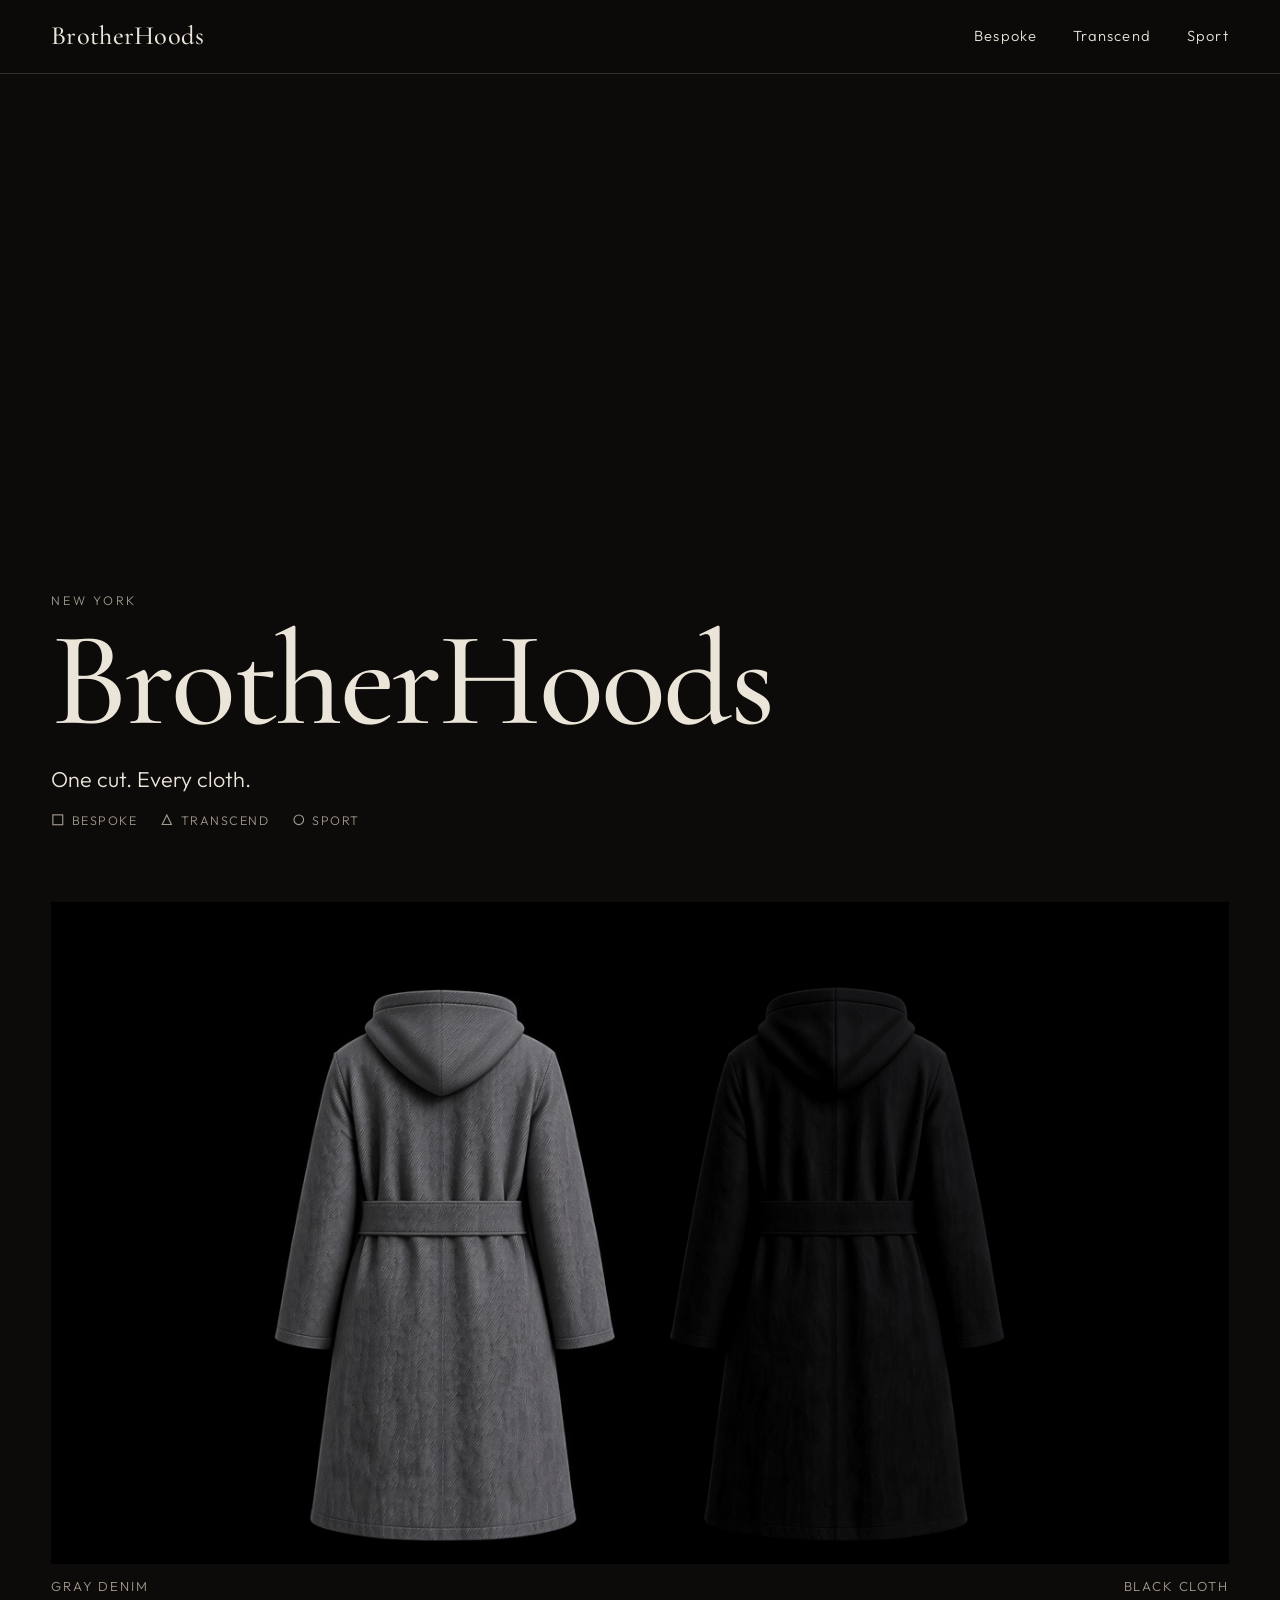
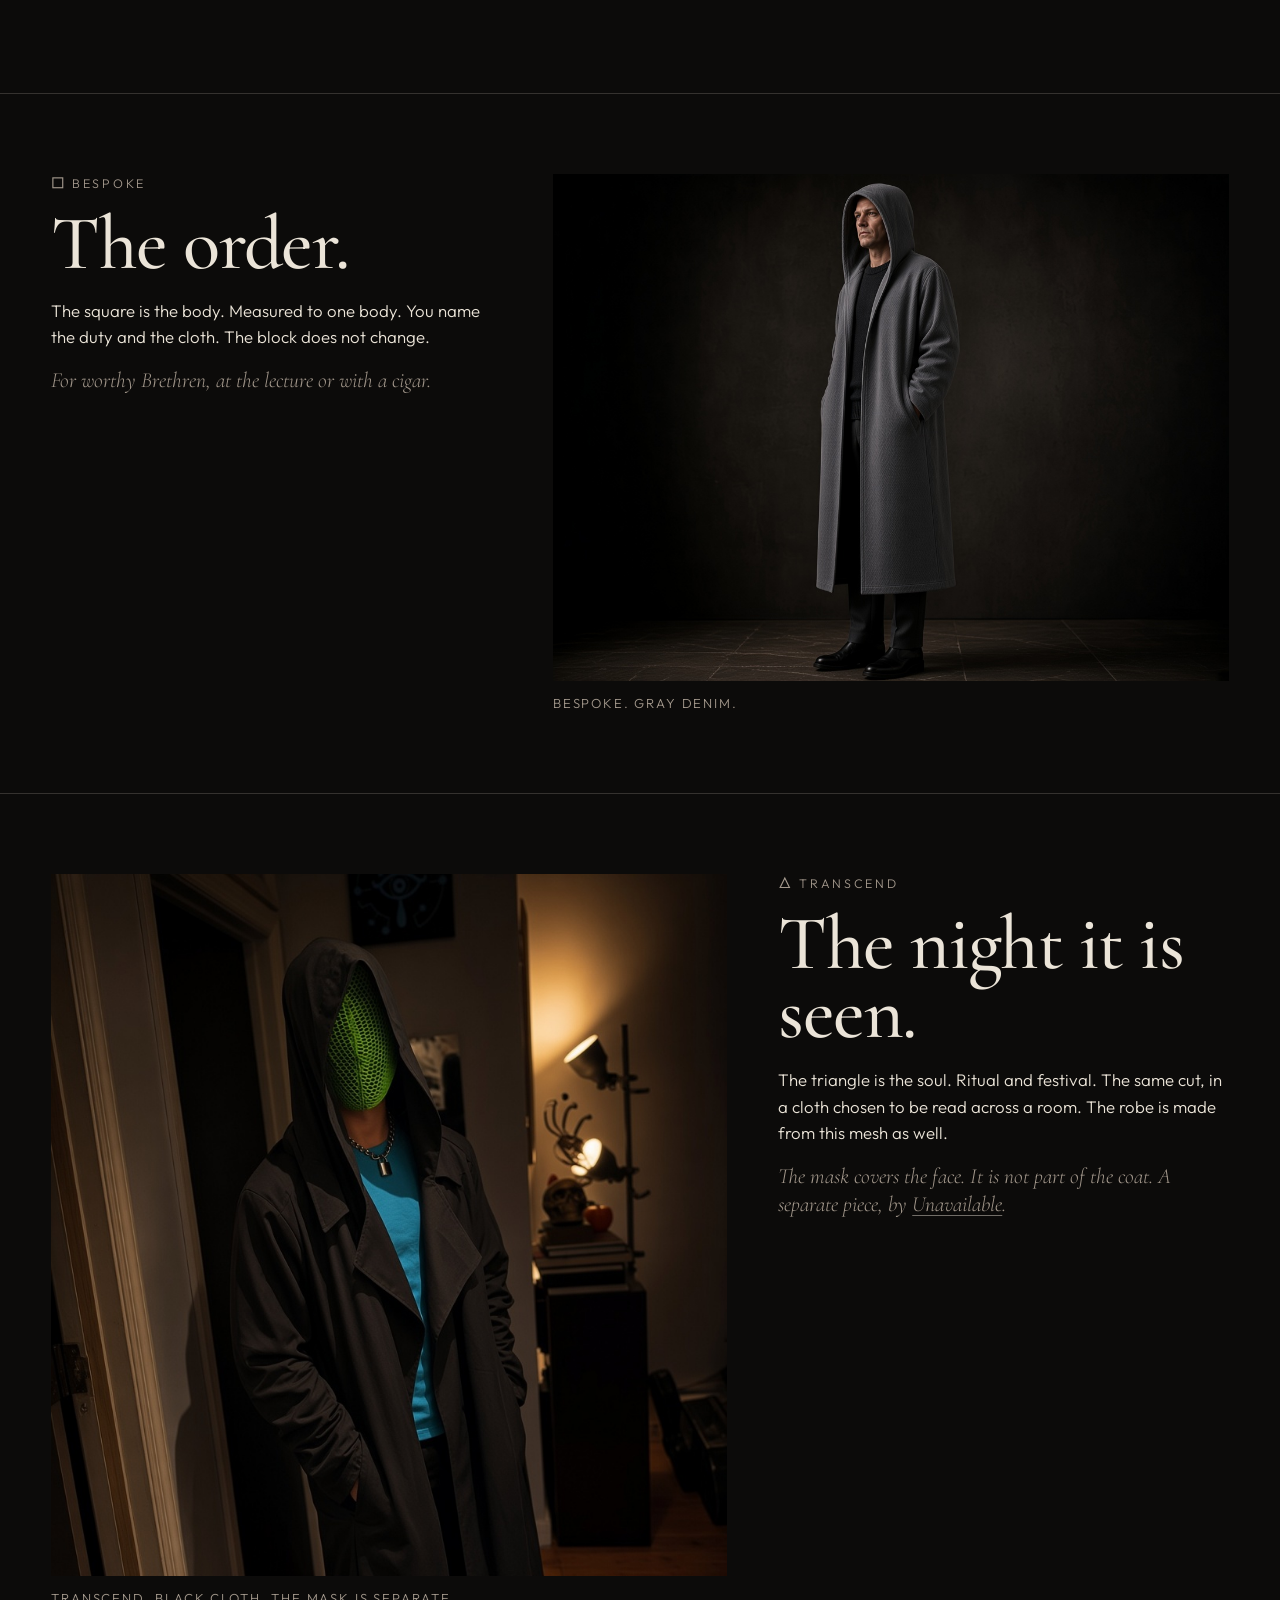
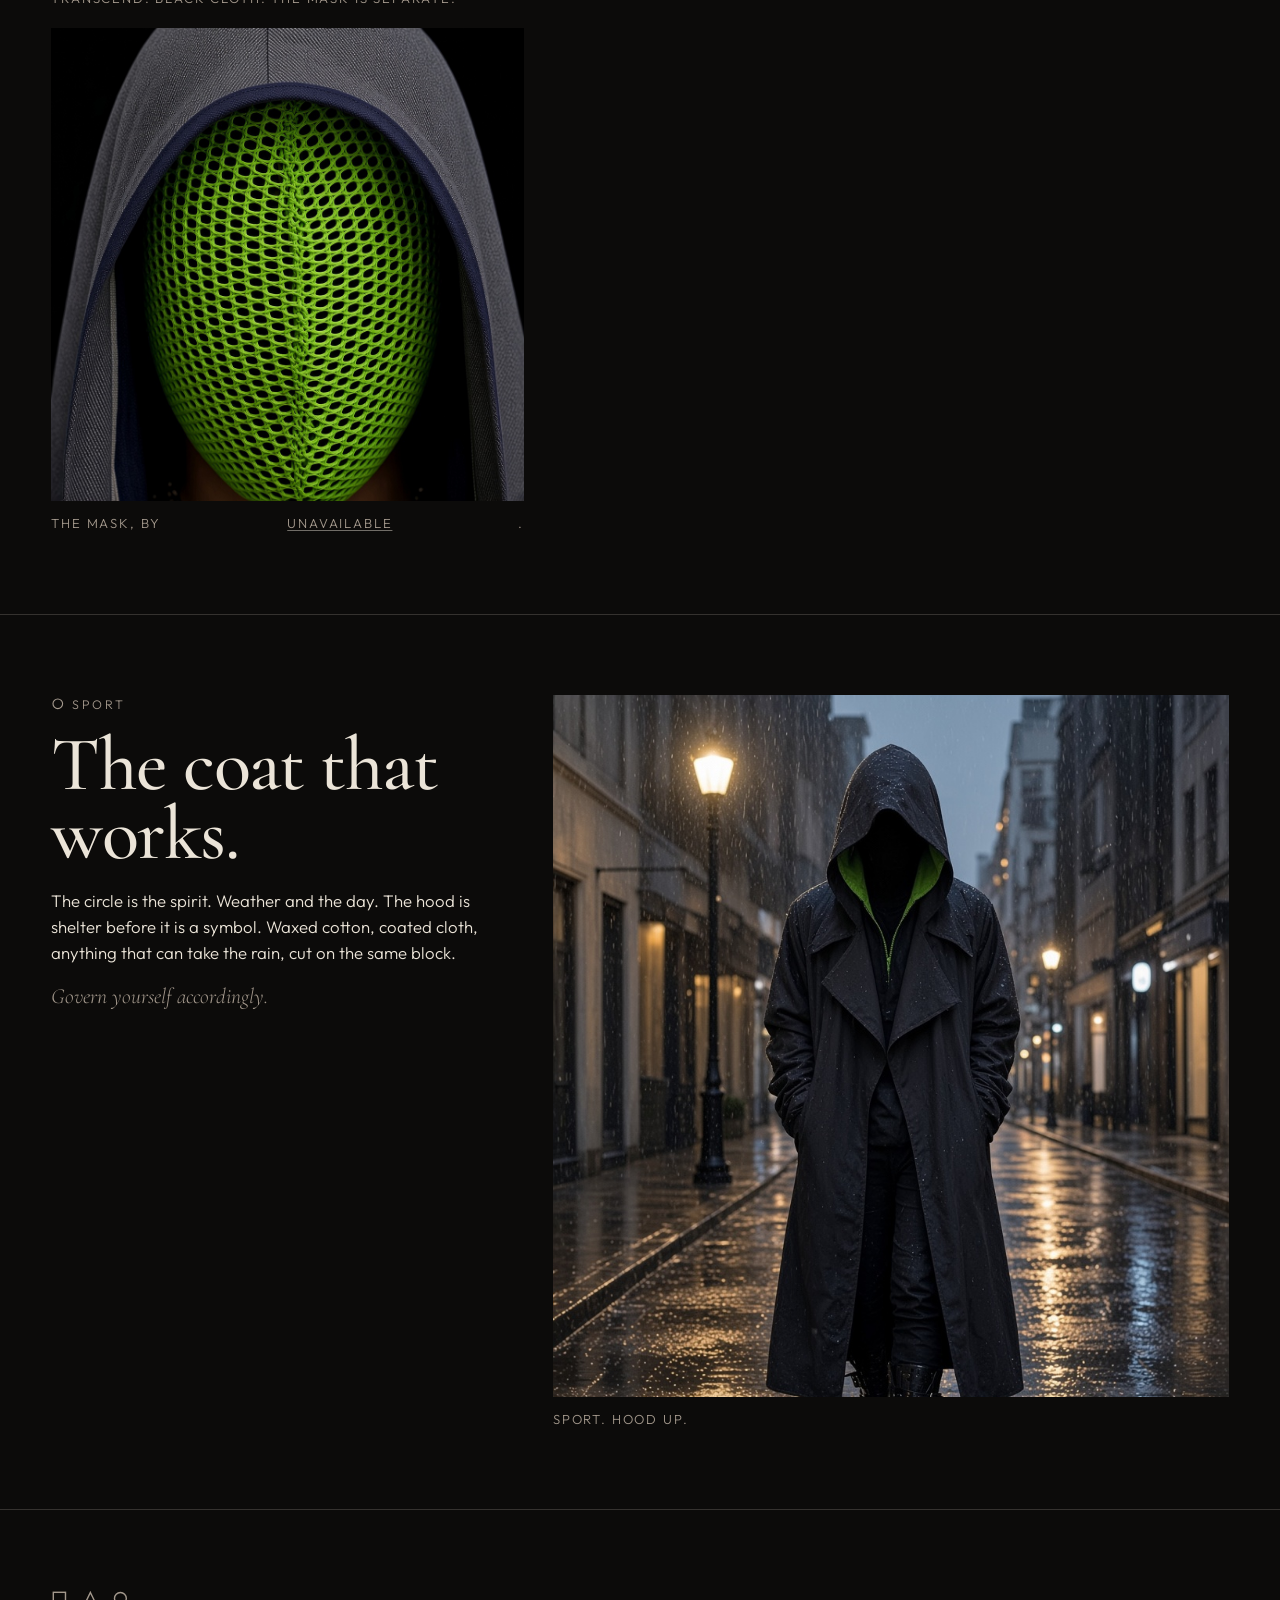
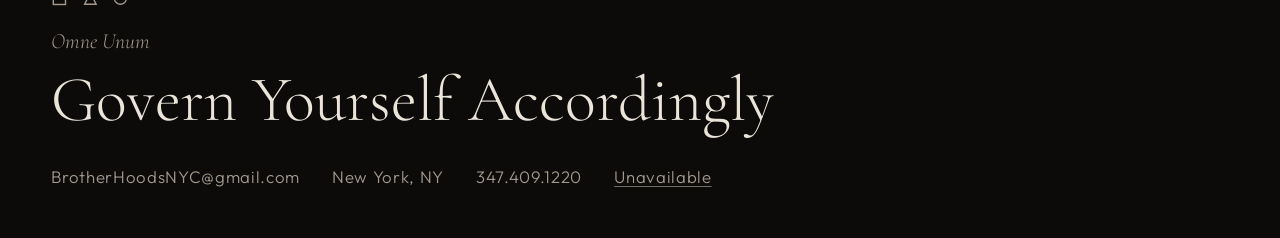
==== index.html @ ec357627 "Add files via upload" ====
<!DOCTYPE html>
<html lang="en">
<head>
  <meta charset="utf-8" />
  <meta name="viewport" content="width=device-width, initial-scale=1" />
  <title>BrotherHoods</title>
  <meta name="description" content="One cut, in whatever cloth the life requires. Bespoke, Transcend, and Sport." />
  <link rel="canonical" href="https://brotherhoods.nyc/" />
  <link rel="preconnect" href="https://fonts.googleapis.com" />
  <link rel="preconnect" href="https://fonts.gstatic.com" crossorigin />
  <link href="https://fonts.googleapis.com/css2?family=Cormorant+Garamond:ital,wght@0,500;0,600;1,500&family=Outfit:wght@300;400&display=swap" rel="stylesheet" />
  <link rel="stylesheet" href="styles.css?v=8" />
</head>
<body>
  <svg class="sprite" aria-hidden="true" focusable="false">
    <symbol id="mark-square" viewBox="0 0 16 16">
      <rect x="2.2" y="2.2" width="11.6" height="11.6" fill="none" stroke="currentColor" stroke-width="1.35"/>
    </symbol>
    <symbol id="mark-triangle" viewBox="0 0 16 16">
      <path d="M8 2.35 13.45 13.55H2.55Z" fill="none" stroke="currentColor" stroke-width="1.35" stroke-linejoin="miter"/>
    </symbol>
    <symbol id="mark-circle" viewBox="0 0 16 16">
      <circle cx="8" cy="8" r="5.65" fill="none" stroke="currentColor" stroke-width="1.35"/>
    </symbol>
  </svg>
  <a class="skip" href="#main">Skip to content</a>
  <header class="site-header">
    <a class="wordmark" href="#top">BrotherHoods</a>
    <nav class="nav" aria-label="Sections">
      <a href="#bespoke">Bespoke</a>
      <a href="#transcend">Transcend</a>
      <a href="#sport">Sport</a>
    </nav>
  </header>

  <main id="main">
    <section class="hero" id="top">
      <p class="eyebrow">New York</p>
      <h1>BrotherHoods</h1>
      <p class="lede">One cut. Every cloth.</p>
      <p class="duties">
        <a href="#bespoke"><svg class="mark" aria-hidden="true"><use href="#mark-square"/></svg>Bespoke</a>
        <a href="#transcend"><svg class="mark" aria-hidden="true"><use href="#mark-triangle"/></svg>Transcend</a>
        <a href="#sport"><svg class="mark" aria-hidden="true"><use href="#mark-circle"/></svg>Sport</a>
      </p>
    </section>

    <figure class="plate">
      <img src="images/backs-low-broad.jpg" alt="The same hooded coat from the back, in gray denim and in black. The hood sits lower, one piece, no center seam. Shoulders a little broader. One wide belt strip from hip to hip." />
      <figcaption>
        <span>Gray denim</span>
        <span>Black cloth</span>
      </figcaption>
    </figure>

    <section class="chapter" id="bespoke">
      <div class="chapter-copy">
        <p class="eyebrow"><svg class="mark" aria-hidden="true"><use href="#mark-square"/></svg>Bespoke</p>
        <h2>The order.</h2>
        <p>The square is the body. Measured to one body. You name the duty and the cloth. The block does not change.</p>
        <p class="note">For worthy Brethren, at the lecture or with a cigar.</p>
      </div>
      <figure>
        <img src="images/order-front.jpg?v=angle" alt="Three-quarter view of the gray denim robe. It hangs open from the hood with no closure. The belt stops at the side seam. The pockets are hidden in the side seams." />
        <figcaption>Bespoke. Gray denim.</figcaption>
      </figure>
    </section>

    <section class="chapter chapter-flip" id="transcend">
      <div class="chapter-copy">
        <p class="eyebrow"><svg class="mark" aria-hidden="true"><use href="#mark-triangle"/></svg>Transcend</p>
        <h2>The night it is seen.</h2>
        <p>The triangle is the soul. Ritual and festival. The same cut, in a cloth chosen to be read across a room. The robe is made from this mesh as well.</p>
        <p class="note">The mask covers the face. It is not part of the coat. A separate piece, by <a class="out" href="https://www.unavailable.nyc/" target="_blank" rel="noopener noreferrer">Unavailable</a>.</p>
      </div>
      <div class="stack">
        <figure>
          <img src="images/transcend-open.jpg?v=original" alt="Black hooded coat worn open. A separate green mesh mask covers the face." />
          <figcaption>Transcend. Black cloth. The mask is separate.</figcaption>
        </figure>
        <figure class="detail">
          <img src="images/the-veil.jpg" alt="Close view of the green mesh mask, a separate Unavailable piece worn over the face." />
          <figcaption>The mask, by <a class="out" href="https://www.unavailable.nyc/" target="_blank" rel="noopener noreferrer">Unavailable</a>.</figcaption>
        </figure>
      </div>
    </section>

    <section class="chapter" id="sport">
      <div class="chapter-copy">
        <p class="eyebrow"><svg class="mark" aria-hidden="true"><use href="#mark-circle"/></svg>Sport</p>
        <h2>The coat that works.</h2>
        <p>The circle is the spirit. Weather and the day. The hood is shelter before it is a symbol. Waxed cotton, coated cloth, anything that can take the rain, cut on the same block.</p>
        <p class="note">Govern yourself accordingly.</p>
      </div>
      <figure>
        <img src="images/sport-rain.jpg" alt="The black hooded coat worn in the rain, hood up, hands in the pockets." />
        <figcaption>Sport. Hood up.</figcaption>
      </figure>
    </section>
  </main>

  <footer class="site-footer">
    <p class="signs" aria-hidden="true">
      <svg class="mark"><use href="#mark-square"/></svg>
      <svg class="mark"><use href="#mark-triangle"/></svg>
      <svg class="mark"><use href="#mark-circle"/></svg>
    </p>
    <p class="latin">Omne Unum</p>
    <p class="motto">Govern Yourself Accordingly</p>
    <div class="contact">
      <a href="mailto:BrotherHoodsNYC@gmail.com">BrotherHoodsNYC@gmail.com</a>
      <span>New York, NY</span>
      <a href="tel:+13474091220">347.409.1220</a>
      <a class="out" href="https://www.unavailable.nyc/" target="_blank" rel="noopener noreferrer">Unavailable</a>
    </div>
  </footer>
</body>
</html>
---- styles.css ----
:root {
  --bg: #0c0b0a;
  --ink: #ebe4d8;
  --dim: #a3988c;
  --line: rgba(235, 228, 216, 0.18);
  --serif: "Cormorant Garamond", "Palatino Linotype", Palatino, serif;
  --sans: "Outfit", "Avenir Next", "Segoe UI", sans-serif;
  --pad: clamp(1.25rem, 4vw, 4rem);
}

* { box-sizing: border-box; }

html { scroll-behavior: smooth; }

::selection {
  background: var(--ink);
  color: var(--bg);
}

@media (prefers-reduced-motion: reduce) {
  html { scroll-behavior: auto; }
}

body {
  margin: 0;
  background: var(--bg);
  color: var(--ink);
  font-family: var(--sans);
  font-weight: 300;
  font-size: 1.05rem;
  line-height: 1.55;
}

img { display: block; width: 100%; height: auto; }

a { color: inherit; text-decoration: none; }

a:focus-visible {
  outline: 1px solid var(--ink);
  outline-offset: 3px;
}

a.out {
  text-decoration: underline;
  text-underline-offset: 0.18em;
  text-decoration-thickness: 1px;
  text-decoration-color: rgba(235, 228, 216, 0.45);
}

a.out:hover { text-decoration-color: var(--ink); }

.skip {
  position: absolute;
  left: 1rem;
  top: -4rem;
  background: var(--ink);
  color: var(--bg);
  padding: 0.45rem 0.7rem;
  z-index: 5;
}

.skip:focus { top: 1rem; }

.site-header {
  position: sticky;
  top: 0;
  z-index: 4;
  display: flex;
  align-items: center;
  justify-content: space-between;
  gap: 1.5rem;
  padding: 1rem var(--pad);
  background: rgba(12, 11, 10, 0.92);
  border-bottom: 1px solid var(--line);
  backdrop-filter: blur(10px);
}

.wordmark {
  font-family: var(--serif);
  font-size: 1.65rem;
  font-weight: 500;
  letter-spacing: 0.01em;
}

.wordmark:hover { color: white; }

.nav {
  display: flex;
  gap: clamp(1rem, 3vw, 2.25rem);
  font-size: 0.92rem;
  letter-spacing: 0.08em;
}

.nav a:hover { color: white; }

.hero {
  min-height: calc(100vh - 4.5rem);
  display: flex;
  flex-direction: column;
  justify-content: flex-end;
  padding: 12vh var(--pad) 8vh;
}

.eyebrow {
  margin: 0 0 0.8rem;
  color: var(--dim);
  font-size: 0.78rem;
  letter-spacing: 0.22em;
  text-transform: uppercase;
}

h1, h2 {
  margin: 0;
  font-family: var(--serif);
  font-weight: 500;
  letter-spacing: -0.02em;
}

h1 {
  font-size: clamp(3.4rem, 10.5vw, 8.5rem);
  line-height: 0.86;
}

.lede {
  max-width: 36rem;
  margin: 1.5rem 0 0;
  font-size: 1.35rem;
  color: var(--ink);
}

.duties {
  display: flex;
  flex-wrap: wrap;
  align-items: center;
  gap: 0.45rem 1.4rem;
  margin: 0.9rem 0 0;
  color: var(--dim);
  letter-spacing: 0.12em;
  text-transform: uppercase;
  font-size: 0.78rem;
}

.sprite {
  position: absolute;
  width: 0;
  height: 0;
  overflow: hidden;
}

.mark {
  width: 0.85rem;
  height: 0.85rem;
  margin-right: 0.45rem;
  display: inline-block;
  vertical-align: -0.14em;
  overflow: visible;
}

.signs {
  display: flex;
  gap: 0.85rem;
  margin: 0 0 1.15rem;
  color: var(--dim);
}

.signs .mark {
  width: 1.05rem;
  height: 1.05rem;
  margin: 0;
}

.duties a:hover { color: var(--ink); }

.plate {
  margin: 0;
  padding: 0 var(--pad) 6rem;
}

.plate img {
  background: #000;
}

.plate figcaption,
figure figcaption {
  display: flex;
  justify-content: space-between;
  gap: 1rem;
  margin-top: 0.75rem;
  color: var(--dim);
  font-size: 0.82rem;
  letter-spacing: 0.14em;
  text-transform: uppercase;
}

.chapter {
  display: grid;
  grid-template-columns: minmax(16rem, 0.8fr) 1.2fr;
  gap: clamp(1.5rem, 4vw, 4rem);
  align-items: start;
  padding: 5rem var(--pad);
  border-top: 1px solid var(--line);
  scroll-margin-top: 4.5rem;
}

.chapter figure img {
  max-height: 78vh;
  object-fit: cover;
  object-position: center top;
}

.chapter figure img.whole {
  object-fit: contain;
  object-position: center;
  background: #e6e1d8;
}

.chapter-flip { grid-template-columns: 1.2fr minmax(16rem, 0.8fr); }

.chapter-flip .chapter-copy { order: 2; }

h2 {
  font-size: clamp(3rem, 6vw, 5.5rem);
  line-height: 0.9;
  margin-bottom: 1.25rem;
}

.chapter-copy p { margin: 0 0 1rem; max-width: 34rem; }

.note {
  color: var(--dim);
  font-family: var(--serif);
  font-style: italic;
  font-size: 1.35rem;
  line-height: 1.3;
}

.stack {
  display: grid;
  gap: 1.25rem;
}

.detail { max-width: 70%; }

.detail img {
  max-height: 52vh;
  object-position: center;
}

figure { margin: 0; }

.site-footer {
  padding: 5rem var(--pad) 3rem;
  border-top: 1px solid var(--line);
}

.latin {
  margin: 0 0 0.6rem;
  color: var(--dim);
  font-family: var(--serif);
  font-style: italic;
  font-size: 1.35rem;
}

.motto {
  margin: 0 0 2rem;
  font-family: var(--serif);
  font-size: clamp(2.2rem, 5vw, 4rem);
  line-height: 1;
}

.contact {
  display: flex;
  flex-wrap: wrap;
  gap: 0.75rem 2rem;
  color: var(--dim);
  letter-spacing: 0.04em;
}

.contact a:hover { color: var(--ink); }

@media (max-width: 800px) {
  .chapter,
  .chapter-flip {
    grid-template-columns: 1fr;
  }

  .chapter-flip .chapter-copy { order: 0; }

  .detail { max-width: none; }

  .nav { gap: 0.9rem; letter-spacing: 0.04em; font-size: 0.82rem; }
}
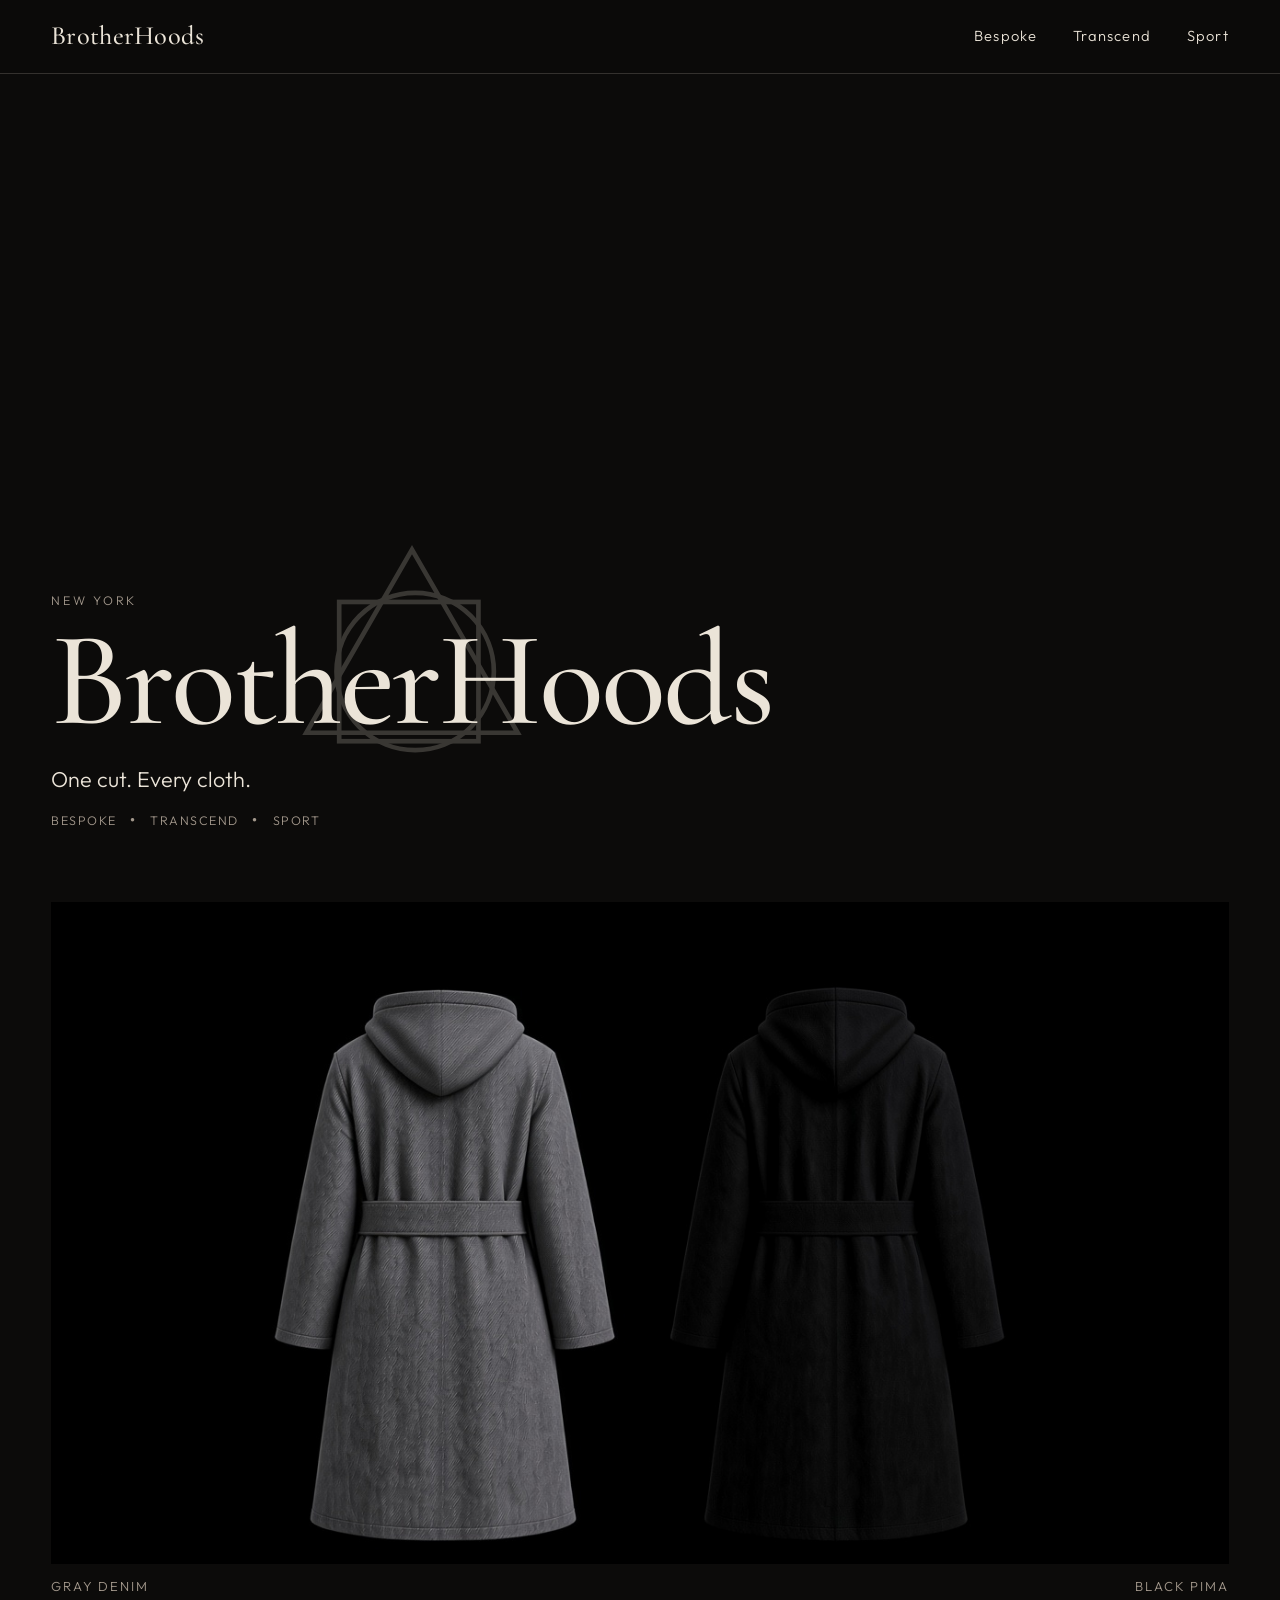
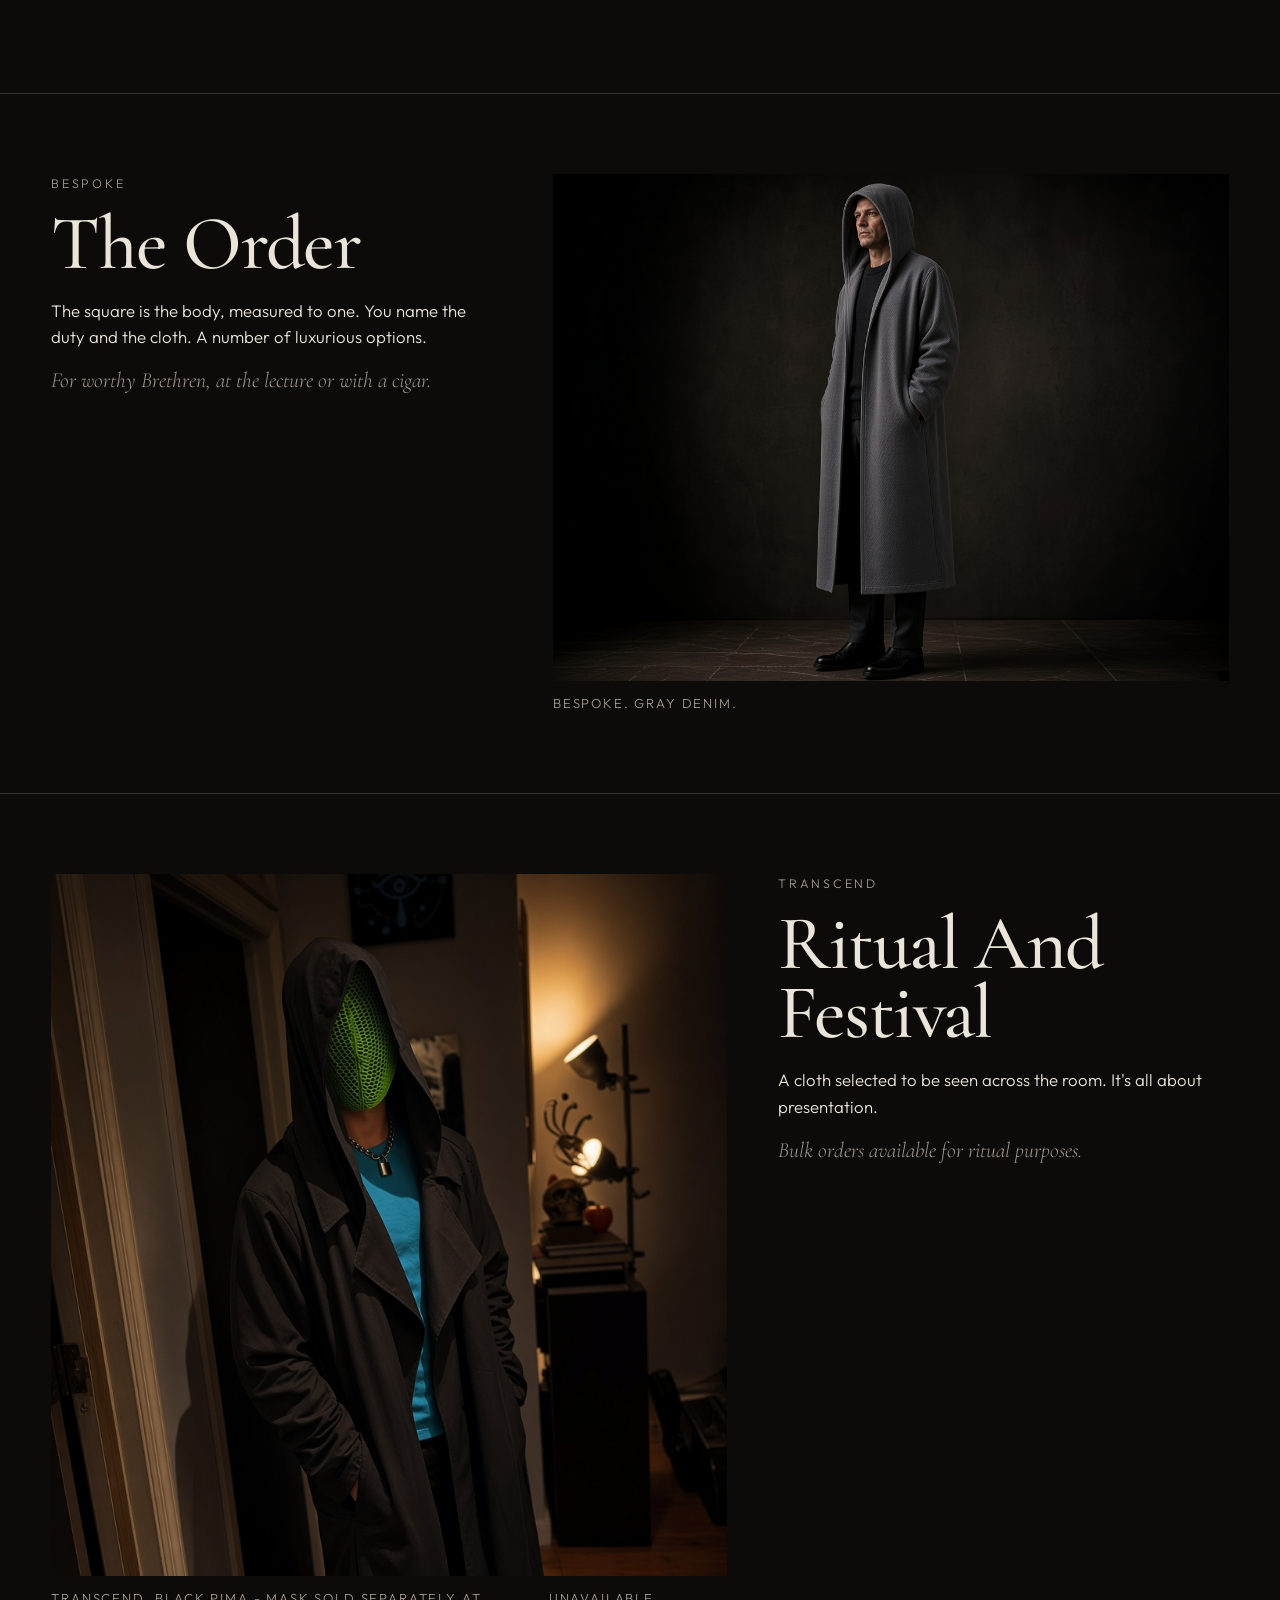
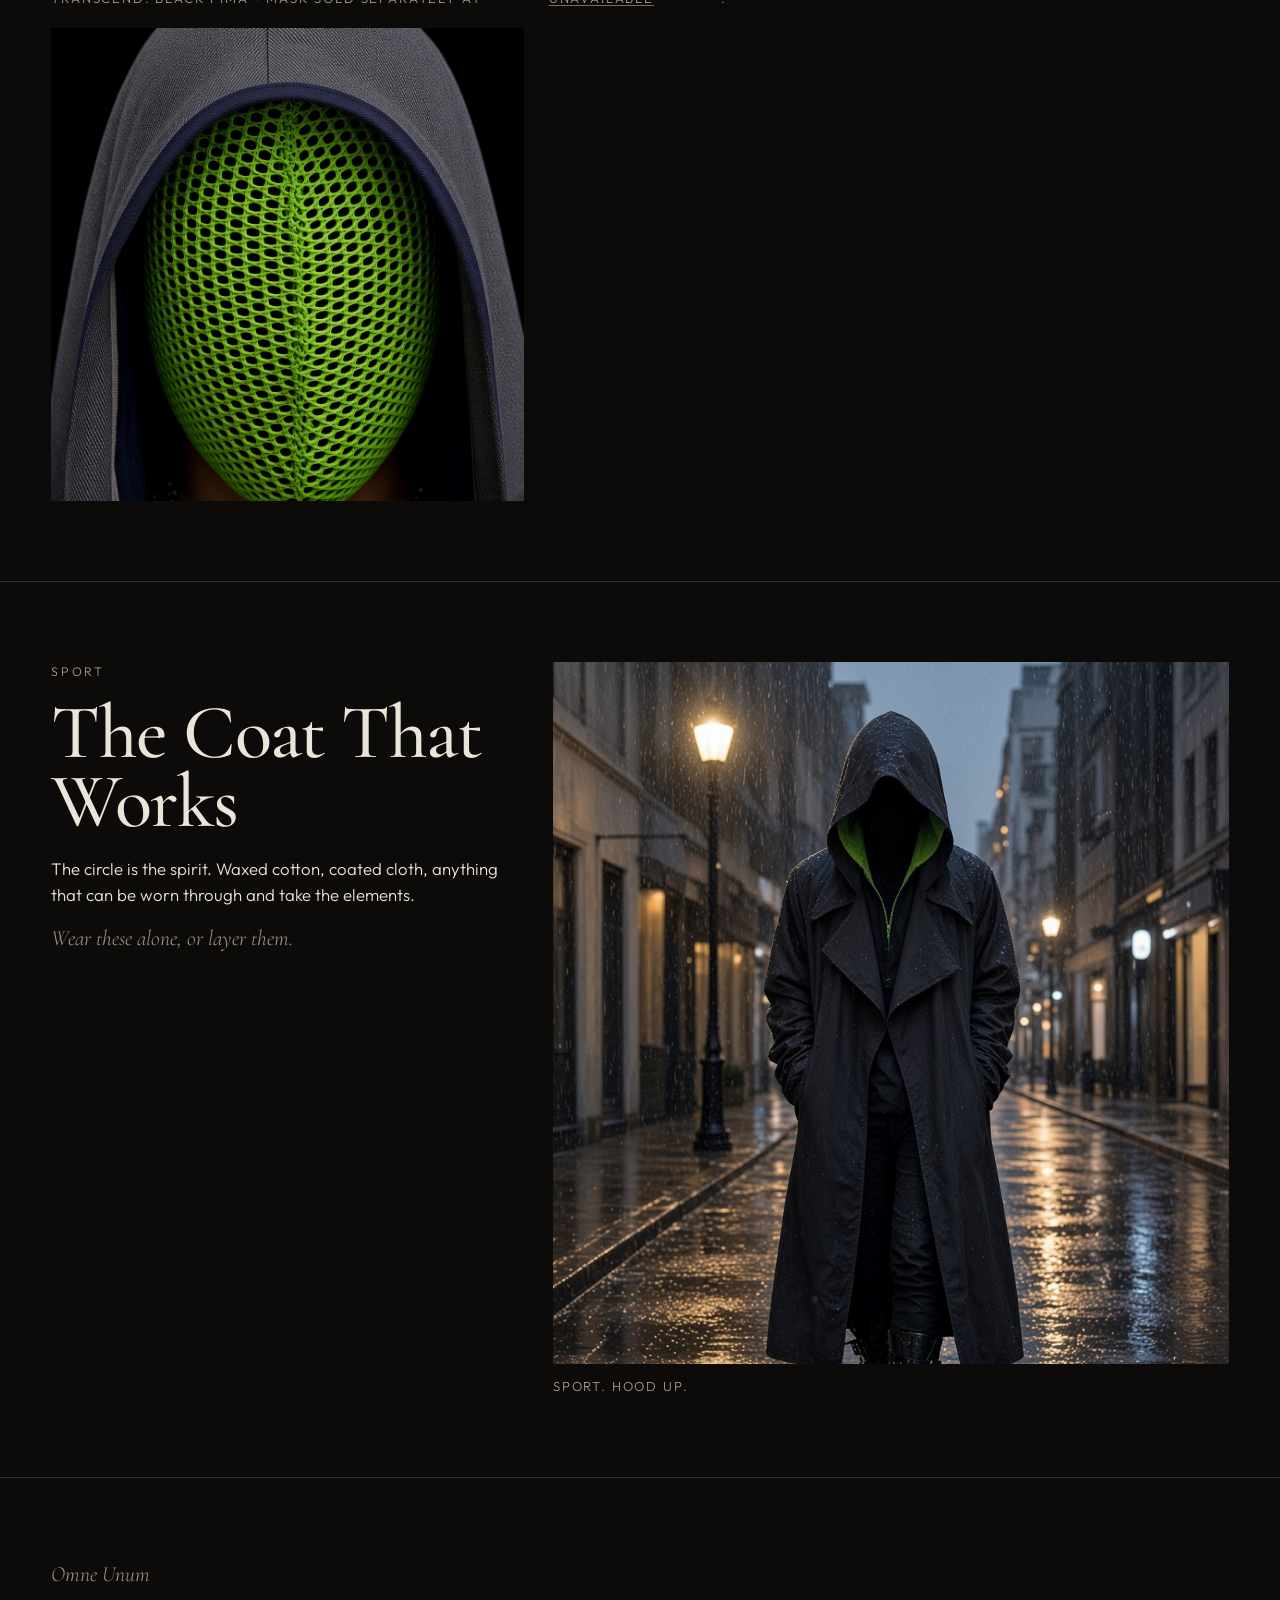
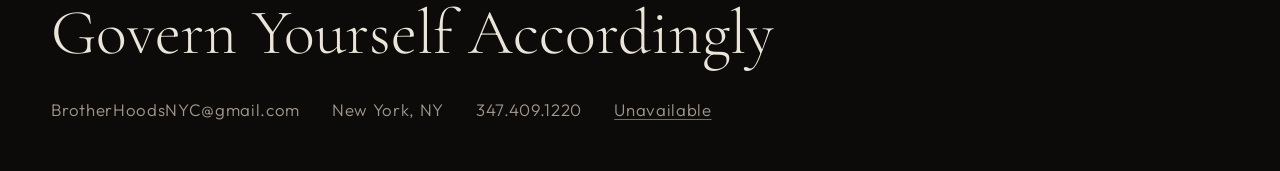
==== commit ba6cb6ae: "Add files via upload" ====
--- a/index.html
+++ b/index.html
@@ -1,118 +1,198 @@
-<!DOCTYPE html>
-<html lang="en">
-<head>
-  <meta charset="utf-8" />
-  <meta name="viewport" content="width=device-width, initial-scale=1" />
-  <title>BrotherHoods</title>
-  <meta name="description" content="One cut, in whatever cloth the life requires. Bespoke, Transcend, and Sport." />
-  <link rel="canonical" href="https://brotherhoods.nyc/" />
-  <link rel="preconnect" href="https://fonts.googleapis.com" />
-  <link rel="preconnect" href="https://fonts.gstatic.com" crossorigin />
-  <link href="https://fonts.googleapis.com/css2?family=Cormorant+Garamond:ital,wght@0,500;0,600;1,500&family=Outfit:wght@300;400&display=swap" rel="stylesheet" />
-  <link rel="stylesheet" href="styles.css?v=8" />
-</head>
-<body>
-  <svg class="sprite" aria-hidden="true" focusable="false">
-    <symbol id="mark-square" viewBox="0 0 16 16">
-      <rect x="2.2" y="2.2" width="11.6" height="11.6" fill="none" stroke="currentColor" stroke-width="1.35"/>
-    </symbol>
-    <symbol id="mark-triangle" viewBox="0 0 16 16">
-      <path d="M8 2.35 13.45 13.55H2.55Z" fill="none" stroke="currentColor" stroke-width="1.35" stroke-linejoin="miter"/>
-    </symbol>
-    <symbol id="mark-circle" viewBox="0 0 16 16">
-      <circle cx="8" cy="8" r="5.65" fill="none" stroke="currentColor" stroke-width="1.35"/>
-    </symbol>
-  </svg>
-  <a class="skip" href="#main">Skip to content</a>
-  <header class="site-header">
-    <a class="wordmark" href="#top">BrotherHoods</a>
-    <nav class="nav" aria-label="Sections">
-      <a href="#bespoke">Bespoke</a>
-      <a href="#transcend">Transcend</a>
-      <a href="#sport">Sport</a>
-    </nav>
-  </header>
-
-  <main id="main">
-    <section class="hero" id="top">
-      <p class="eyebrow">New York</p>
-      <h1>BrotherHoods</h1>
-      <p class="lede">One cut. Every cloth.</p>
-      <p class="duties">
-        <a href="#bespoke"><svg class="mark" aria-hidden="true"><use href="#mark-square"/></svg>Bespoke</a>
-        <a href="#transcend"><svg class="mark" aria-hidden="true"><use href="#mark-triangle"/></svg>Transcend</a>
-        <a href="#sport"><svg class="mark" aria-hidden="true"><use href="#mark-circle"/></svg>Sport</a>
-      </p>
-    </section>
-
-    <figure class="plate">
-      <img src="images/backs-low-broad.jpg" alt="The same hooded coat from the back, in gray denim and in black. The hood sits lower, one piece, no center seam. Shoulders a little broader. One wide belt strip from hip to hip." />
-      <figcaption>
-        <span>Gray denim</span>
-        <span>Black cloth</span>
-      </figcaption>
-    </figure>
-
-    <section class="chapter" id="bespoke">
-      <div class="chapter-copy">
-        <p class="eyebrow"><svg class="mark" aria-hidden="true"><use href="#mark-square"/></svg>Bespoke</p>
-        <h2>The order.</h2>
-        <p>The square is the body. Measured to one body. You name the duty and the cloth. The block does not change.</p>
-        <p class="note">For worthy Brethren, at the lecture or with a cigar.</p>
-      </div>
-      <figure>
-        <img src="images/order-front.jpg?v=angle" alt="Three-quarter view of the gray denim robe. It hangs open from the hood with no closure. The belt stops at the side seam. The pockets are hidden in the side seams." />
-        <figcaption>Bespoke. Gray denim.</figcaption>
-      </figure>
-    </section>
-
-    <section class="chapter chapter-flip" id="transcend">
-      <div class="chapter-copy">
-        <p class="eyebrow"><svg class="mark" aria-hidden="true"><use href="#mark-triangle"/></svg>Transcend</p>
-        <h2>The night it is seen.</h2>
-        <p>The triangle is the soul. Ritual and festival. The same cut, in a cloth chosen to be read across a room. The robe is made from this mesh as well.</p>
-        <p class="note">The mask covers the face. It is not part of the coat. A separate piece, by <a class="out" href="https://www.unavailable.nyc/" target="_blank" rel="noopener noreferrer">Unavailable</a>.</p>
-      </div>
-      <div class="stack">
-        <figure>
-          <img src="images/transcend-open.jpg?v=original" alt="Black hooded coat worn open. A separate green mesh mask covers the face." />
-          <figcaption>Transcend. Black cloth. The mask is separate.</figcaption>
-        </figure>
-        <figure class="detail">
-          <img src="images/the-veil.jpg" alt="Close view of the green mesh mask, a separate Unavailable piece worn over the face." />
-          <figcaption>The mask, by <a class="out" href="https://www.unavailable.nyc/" target="_blank" rel="noopener noreferrer">Unavailable</a>.</figcaption>
-        </figure>
-      </div>
-    </section>
-
-    <section class="chapter" id="sport">
-      <div class="chapter-copy">
-        <p class="eyebrow"><svg class="mark" aria-hidden="true"><use href="#mark-circle"/></svg>Sport</p>
-        <h2>The coat that works.</h2>
-        <p>The circle is the spirit. Weather and the day. The hood is shelter before it is a symbol. Waxed cotton, coated cloth, anything that can take the rain, cut on the same block.</p>
-        <p class="note">Govern yourself accordingly.</p>
-      </div>
-      <figure>
-        <img src="images/sport-rain.jpg" alt="The black hooded coat worn in the rain, hood up, hands in the pockets." />
-        <figcaption>Sport. Hood up.</figcaption>
-      </figure>
-    </section>
-  </main>
-
-  <footer class="site-footer">
-    <p class="signs" aria-hidden="true">
-      <svg class="mark"><use href="#mark-square"/></svg>
-      <svg class="mark"><use href="#mark-triangle"/></svg>
-      <svg class="mark"><use href="#mark-circle"/></svg>
-    </p>
-    <p class="latin">Omne Unum</p>
-    <p class="motto">Govern Yourself Accordingly</p>
-    <div class="contact">
-      <a href="mailto:BrotherHoodsNYC@gmail.com">BrotherHoodsNYC@gmail.com</a>
-      <span>New York, NY</span>
-      <a href="tel:+13474091220">347.409.1220</a>
-      <a class="out" href="https://www.unavailable.nyc/" target="_blank" rel="noopener noreferrer">Unavailable</a>
-    </div>
-  </footer>
-</body>
-</html>
+<!DOCTYPE html>
+<html lang="en">
+<head>
+  <meta charset="utf-8" />
+  <meta name="viewport" content="width=device-width, initial-scale=1" />
+  <title>BrotherHoods</title>
+  <meta name="description" content="One cut, in whatever cloth the life requires. Bespoke, Transcend, and Sport." />
+  <link rel="canonical" href="https://brotherhoods.nyc/" />
+  <link rel="preconnect" href="https://fonts.googleapis.com" />
+  <link rel="preconnect" href="https://fonts.gstatic.com" crossorigin />
+  <link href="https://fonts.googleapis.com/css2?family=Cormorant+Garamond:ital,wght@0,500;0,600;1,500&family=Outfit:wght@300;400;700&display=swap" rel="stylesheet" />
+  <link rel="stylesheet" href="styles.css?v=13" />
+</head>
+<body>
+  <a class="skip" href="#main">Skip to content</a>
+  <header class="site-header">
+    <a class="wordmark" href="#top">BrotherHoods</a>
+    <nav class="nav" aria-label="Sections">
+      <a href="#bespoke">Bespoke</a>
+      <a href="#transcend">Transcend</a>
+      <a href="#sport">Sport</a>
+    </nav>
+  </header>
+
+  <main id="main">
+    <section class="hero" id="top">
+      <p class="eyebrow">New York</p>
+      <div class="nameplate">
+        <svg class="emblem" viewBox="0 0 680 230" aria-hidden="true">
+          <g fill="none" stroke="currentColor" stroke-width="1.9" stroke-linejoin="miter" transform="translate(340,112) scale(1.6)">
+            <circle id="emblem-ci" r="32"></circle>
+            <rect id="emblem-sq" x="-28.36" y="-28.36" width="56.72" height="56.72" transform="rotate(45)"></rect>
+            <polygon id="emblem-tr" points="0,-49.8 43.1,24.9 -43.1,24.9"></polygon>
+          </g>
+        </svg>
+        <h1>BrotherHoods</h1>
+      </div>
+      <p class="lede" id="lede">
+        <span class="lede-line">One cut. Every cloth.</span>
+        <span class="lede-line lede-latin">Omne Unum</span>
+      </p>
+      <p class="duties">
+        <a href="#bespoke">Bespoke</a>
+        <span class="sep" aria-hidden="true">•</span>
+        <a href="#transcend">Transcend</a>
+        <span class="sep" aria-hidden="true">•</span>
+        <a href="#sport">Sport</a>
+      </p>
+    </section>
+
+    <figure class="plate">
+      <img src="images/backs-low-broad.jpg" alt="The same hooded coat from the back, in gray denim and in black. The hood sits lower, one piece, no center seam. Shoulders a little broader. One wide belt strip from hip to hip." />
+      <figcaption>
+        <span>Gray denim</span>
+        <span>Black Pima</span>
+      </figcaption>
+    </figure>
+
+    <section class="chapter" id="bespoke">
+      <div class="chapter-copy">
+        <p class="eyebrow">Bespoke</p>
+        <h2>The Order</h2>
+        <p>The square is the body, measured to one. You name the duty and the cloth. A number of luxurious options.</p>
+        <p class="note">For worthy Brethren, at the lecture or with a cigar.</p>
+      </div>
+      <figure>
+        <img src="images/order-front.jpg?v=angle" alt="Three-quarter view of the gray denim robe. It hangs open from the hood with no closure. The belt stops at the side seam. The pockets are hidden in the side seams." />
+        <figcaption>Bespoke. Gray denim.</figcaption>
+      </figure>
+    </section>
+
+    <section class="chapter chapter-flip" id="transcend">
+      <div class="chapter-copy">
+        <p class="eyebrow">Transcend</p>
+        <h2>Ritual And Festival</h2>
+        <p>A cloth selected to be seen across the room. It's all about presentation.</p>
+        <p class="note">Bulk orders available for ritual purposes.</p>
+      </div>
+      <div class="stack">
+        <figure>
+          <img src="images/transcend-open.jpg?v=original" alt="Black hooded coat worn open. A separate green mesh mask covers the face." />
+          <figcaption>Transcend. Black Pima - Mask sold separately at <a class="out" href="https://www.unavailable.nyc/" target="_blank" rel="noopener noreferrer">Unavailable</a>.</figcaption>
+        </figure>
+        <figure class="detail">
+          <img src="images/the-veil.jpg" alt="Close view of the green mesh mask, a separate Unavailable piece worn over the face." />
+        </figure>
+      </div>
+    </section>
+
+    <section class="chapter" id="sport">
+      <div class="chapter-copy">
+        <p class="eyebrow">Sport</p>
+        <h2>The Coat That Works</h2>
+        <p>The circle is the spirit. Waxed cotton, coated cloth, anything that can be worn through and take the elements.</p>
+        <p class="note">Wear these alone, or layer them.</p>
+      </div>
+      <figure>
+        <img src="images/sport-rain.jpg" alt="The black hooded coat worn in the rain, hood up, hands in the pockets." />
+        <figcaption>Sport. Hood up.</figcaption>
+      </figure>
+    </section>
+  </main>
+
+  <footer class="site-footer">
+    <p class="latin">Omne Unum</p>
+    <p class="motto">Govern Yourself Accordingly</p>
+    <div class="contact">
+      <a href="mailto:BrotherHoodsNYC@gmail.com">BrotherHoodsNYC@gmail.com</a>
+      <span>New York, NY</span>
+      <a href="tel:+13474091220">347.409.1220</a>
+      <a class="out" href="https://www.unavailable.nyc/" target="_blank" rel="noopener noreferrer">Unavailable</a>
+    </div>
+  </footer>
+  <script>
+    (function () {
+      var S = Math.sqrt(3);
+      var A = { c: 32, s: 56.72, t: 86.2 };
+      var P = { c: 32, s: 50.27, t: 67.02 };
+      var X = [-100, 0, 100];
+      var B = 35;
+      var UNTURN = 1.6;
+      var MOVE = 3.6;
+      var HOLD = 5;
+      var BACK = 2.6;
+      var sq = document.getElementById("emblem-sq");
+      var tr = document.getElementById("emblem-tr");
+      var ci = document.getElementById("emblem-ci");
+      var emblem = document.querySelector(".emblem");
+      var lede = document.getElementById("lede");
+      var lined = UNTURN + MOVE;
+      function smooth(x) {
+        x = Math.min(1, Math.max(0, x));
+        return x * x * x * (x * (x * 6 - 15) + 10);
+      }
+      function lerp(a, b, k) { return a + (b - a) * k; }
+      function draw(rot, sep, m) {
+        var c = lerp(A.c, P.c, m);
+        var s = lerp(A.s, P.s, m);
+        var w = lerp(A.t, P.t, m);
+        var R = w / S;
+        var sy = lerp(0, B - s / 2, sep);
+        var ty = lerp(0, B - w / (2 * S), sep);
+        var cy = lerp(0, B - c, sep);
+        sq.setAttribute("x", -s / 2);
+        sq.setAttribute("y", -s / 2);
+        sq.setAttribute("width", s);
+        sq.setAttribute("height", s);
+        sq.setAttribute("transform", "translate(" + (X[0] * sep) + "," + sy + ") rotate(" + rot + ")");
+        tr.setAttribute("points", "0," + (-R) + " " + (w / 2) + "," + (R / 2) + " " + (-w / 2) + "," + (R / 2));
+        tr.setAttribute("transform", "translate(" + (X[1] * sep) + "," + ty + ")");
+        ci.setAttribute("r", c);
+        ci.setAttribute("cx", X[2] * sep);
+        ci.setAttribute("cy", cy);
+      }
+      var raf = null;
+      function play() {
+        if (raf) cancelAnimationFrame(raf);
+        emblem.classList.remove("rest");
+        lede.classList.remove("show-latin");
+        var t0 = null;
+        function step(ts) {
+          if (t0 === null) t0 = ts;
+          var t = (ts - t0) / 1000;
+          if (t < UNTURN) {
+            draw(45 * (1 - smooth(t / UNTURN)), 0, 0);
+            lede.classList.remove("show-latin");
+          } else if (t < lined) {
+            var k = smooth((t - UNTURN) / MOVE);
+            draw(0, k, k);
+            if (k > 0.82) lede.classList.add("show-latin");
+          } else if (t < lined + HOLD) {
+            draw(0, 1, 1);
+            lede.classList.add("show-latin");
+          } else if (t < lined + HOLD + BACK) {
+            var u = (t - lined - HOLD) / BACK;
+            var back = 1 - smooth(u);
+            draw(45 * (1 - back), back, back);
+            if (u > 0.62) lede.classList.remove("show-latin");
+          } else {
+            draw(45, 0, 0);
+            lede.classList.remove("show-latin");
+            emblem.classList.add("rest");
+            raf = null;
+            return;
+          }
+          raf = requestAnimationFrame(step);
+        }
+        draw(45, 0, 0);
+        raf = requestAnimationFrame(step);
+      }
+      if (window.matchMedia("(prefers-reduced-motion: reduce)").matches) {
+        draw(45, 0, 0);
+        emblem.classList.add("rest");
+      } else play();
+    })();
+  </script>
+</body>
+</html>
--- a/styles.css
+++ b/styles.css
@@ -1,292 +1,307 @@
-:root {
-  --bg: #0c0b0a;
-  --ink: #ebe4d8;
-  --dim: #a3988c;
-  --line: rgba(235, 228, 216, 0.18);
-  --serif: "Cormorant Garamond", "Palatino Linotype", Palatino, serif;
-  --sans: "Outfit", "Avenir Next", "Segoe UI", sans-serif;
-  --pad: clamp(1.25rem, 4vw, 4rem);
-}
-
-* { box-sizing: border-box; }
-
-html { scroll-behavior: smooth; }
-
-::selection {
-  background: var(--ink);
-  color: var(--bg);
-}
-
-@media (prefers-reduced-motion: reduce) {
-  html { scroll-behavior: auto; }
-}
-
-body {
-  margin: 0;
-  background: var(--bg);
-  color: var(--ink);
-  font-family: var(--sans);
-  font-weight: 300;
-  font-size: 1.05rem;
-  line-height: 1.55;
-}
-
-img { display: block; width: 100%; height: auto; }
-
-a { color: inherit; text-decoration: none; }
-
-a:focus-visible {
-  outline: 1px solid var(--ink);
-  outline-offset: 3px;
-}
-
-a.out {
-  text-decoration: underline;
-  text-underline-offset: 0.18em;
-  text-decoration-thickness: 1px;
-  text-decoration-color: rgba(235, 228, 216, 0.45);
-}
-
-a.out:hover { text-decoration-color: var(--ink); }
-
-.skip {
-  position: absolute;
-  left: 1rem;
-  top: -4rem;
-  background: var(--ink);
-  color: var(--bg);
-  padding: 0.45rem 0.7rem;
-  z-index: 5;
-}
-
-.skip:focus { top: 1rem; }
-
-.site-header {
-  position: sticky;
-  top: 0;
-  z-index: 4;
-  display: flex;
-  align-items: center;
-  justify-content: space-between;
-  gap: 1.5rem;
-  padding: 1rem var(--pad);
-  background: rgba(12, 11, 10, 0.92);
-  border-bottom: 1px solid var(--line);
-  backdrop-filter: blur(10px);
-}
-
-.wordmark {
-  font-family: var(--serif);
-  font-size: 1.65rem;
-  font-weight: 500;
-  letter-spacing: 0.01em;
-}
-
-.wordmark:hover { color: white; }
-
-.nav {
-  display: flex;
-  gap: clamp(1rem, 3vw, 2.25rem);
-  font-size: 0.92rem;
-  letter-spacing: 0.08em;
-}
-
-.nav a:hover { color: white; }
-
-.hero {
-  min-height: calc(100vh - 4.5rem);
-  display: flex;
-  flex-direction: column;
-  justify-content: flex-end;
-  padding: 12vh var(--pad) 8vh;
-}
-
-.eyebrow {
-  margin: 0 0 0.8rem;
-  color: var(--dim);
-  font-size: 0.78rem;
-  letter-spacing: 0.22em;
-  text-transform: uppercase;
-}
-
-h1, h2 {
-  margin: 0;
-  font-family: var(--serif);
-  font-weight: 500;
-  letter-spacing: -0.02em;
-}
-
-h1 {
-  font-size: clamp(3.4rem, 10.5vw, 8.5rem);
-  line-height: 0.86;
-}
-
-.lede {
-  max-width: 36rem;
-  margin: 1.5rem 0 0;
-  font-size: 1.35rem;
-  color: var(--ink);
-}
-
-.duties {
-  display: flex;
-  flex-wrap: wrap;
-  align-items: center;
-  gap: 0.45rem 1.4rem;
-  margin: 0.9rem 0 0;
-  color: var(--dim);
-  letter-spacing: 0.12em;
-  text-transform: uppercase;
-  font-size: 0.78rem;
-}
-
-.sprite {
-  position: absolute;
-  width: 0;
-  height: 0;
-  overflow: hidden;
-}
-
-.mark {
-  width: 0.85rem;
-  height: 0.85rem;
-  margin-right: 0.45rem;
-  display: inline-block;
-  vertical-align: -0.14em;
-  overflow: visible;
-}
-
-.signs {
-  display: flex;
-  gap: 0.85rem;
-  margin: 0 0 1.15rem;
-  color: var(--dim);
-}
-
-.signs .mark {
-  width: 1.05rem;
-  height: 1.05rem;
-  margin: 0;
-}
-
-.duties a:hover { color: var(--ink); }
-
-.plate {
-  margin: 0;
-  padding: 0 var(--pad) 6rem;
-}
-
-.plate img {
-  background: #000;
-}
-
-.plate figcaption,
-figure figcaption {
-  display: flex;
-  justify-content: space-between;
-  gap: 1rem;
-  margin-top: 0.75rem;
-  color: var(--dim);
-  font-size: 0.82rem;
-  letter-spacing: 0.14em;
-  text-transform: uppercase;
-}
-
-.chapter {
-  display: grid;
-  grid-template-columns: minmax(16rem, 0.8fr) 1.2fr;
-  gap: clamp(1.5rem, 4vw, 4rem);
-  align-items: start;
-  padding: 5rem var(--pad);
-  border-top: 1px solid var(--line);
-  scroll-margin-top: 4.5rem;
-}
-
-.chapter figure img {
-  max-height: 78vh;
-  object-fit: cover;
-  object-position: center top;
-}
-
-.chapter figure img.whole {
-  object-fit: contain;
-  object-position: center;
-  background: #e6e1d8;
-}
-
-.chapter-flip { grid-template-columns: 1.2fr minmax(16rem, 0.8fr); }
-
-.chapter-flip .chapter-copy { order: 2; }
-
-h2 {
-  font-size: clamp(3rem, 6vw, 5.5rem);
-  line-height: 0.9;
-  margin-bottom: 1.25rem;
-}
-
-.chapter-copy p { margin: 0 0 1rem; max-width: 34rem; }
-
-.note {
-  color: var(--dim);
-  font-family: var(--serif);
-  font-style: italic;
-  font-size: 1.35rem;
-  line-height: 1.3;
-}
-
-.stack {
-  display: grid;
-  gap: 1.25rem;
-}
-
-.detail { max-width: 70%; }
-
-.detail img {
-  max-height: 52vh;
-  object-position: center;
-}
-
-figure { margin: 0; }
-
-.site-footer {
-  padding: 5rem var(--pad) 3rem;
-  border-top: 1px solid var(--line);
-}
-
-.latin {
-  margin: 0 0 0.6rem;
-  color: var(--dim);
-  font-family: var(--serif);
-  font-style: italic;
-  font-size: 1.35rem;
-}
-
-.motto {
-  margin: 0 0 2rem;
-  font-family: var(--serif);
-  font-size: clamp(2.2rem, 5vw, 4rem);
-  line-height: 1;
-}
-
-.contact {
-  display: flex;
-  flex-wrap: wrap;
-  gap: 0.75rem 2rem;
-  color: var(--dim);
-  letter-spacing: 0.04em;
-}
-
-.contact a:hover { color: var(--ink); }
-
-@media (max-width: 800px) {
-  .chapter,
-  .chapter-flip {
-    grid-template-columns: 1fr;
-  }
-
-  .chapter-flip .chapter-copy { order: 0; }
-
-  .detail { max-width: none; }
-
-  .nav { gap: 0.9rem; letter-spacing: 0.04em; font-size: 0.82rem; }
-}
+:root {
+  --bg: #0c0b0a;
+  --ink: #ebe4d8;
+  --dim: #a3988c;
+  --line: rgba(235, 228, 216, 0.18);
+  --serif: "Cormorant Garamond", "Palatino Linotype", Palatino, serif;
+  --sans: "Outfit", "Avenir Next", "Segoe UI", sans-serif;
+  --pad: clamp(1.25rem, 4vw, 4rem);
+}
+
+* { box-sizing: border-box; }
+
+html { scroll-behavior: smooth; }
+
+::selection {
+  background: var(--ink);
+  color: var(--bg);
+}
+
+@media (prefers-reduced-motion: reduce) {
+  html { scroll-behavior: auto; }
+}
+
+body {
+  margin: 0;
+  background: var(--bg);
+  color: var(--ink);
+  font-family: var(--sans);
+  font-weight: 300;
+  font-size: 1.05rem;
+  line-height: 1.55;
+}
+
+img { display: block; width: 100%; height: auto; }
+
+a { color: inherit; text-decoration: none; }
+
+a:focus-visible {
+  outline: 1px solid var(--ink);
+  outline-offset: 3px;
+}
+
+a.out {
+  text-decoration: underline;
+  text-underline-offset: 0.18em;
+  text-decoration-thickness: 1px;
+  text-decoration-color: rgba(235, 228, 216, 0.45);
+}
+
+a.out:hover { text-decoration-color: var(--ink); }
+
+.skip {
+  position: absolute;
+  left: 1rem;
+  top: -4rem;
+  background: var(--ink);
+  color: var(--bg);
+  padding: 0.45rem 0.7rem;
+  z-index: 5;
+}
+
+.skip:focus { top: 1rem; }
+
+.site-header {
+  position: sticky;
+  top: 0;
+  z-index: 4;
+  display: flex;
+  align-items: center;
+  justify-content: space-between;
+  gap: 1.5rem;
+  padding: 1rem var(--pad);
+  background: rgba(12, 11, 10, 0.92);
+  border-bottom: 1px solid var(--line);
+  backdrop-filter: blur(10px);
+}
+
+.wordmark {
+  font-family: var(--serif);
+  font-size: 1.65rem;
+  font-weight: 500;
+  letter-spacing: 0.01em;
+}
+
+.wordmark:hover { color: white; }
+
+.nav {
+  display: flex;
+  gap: clamp(1rem, 3vw, 2.25rem);
+  font-size: 0.92rem;
+  letter-spacing: 0.08em;
+}
+
+.nav a:hover { color: white; }
+
+.hero {
+  min-height: calc(100vh - 4.5rem);
+  display: flex;
+  flex-direction: column;
+  justify-content: flex-end;
+  padding: 12vh var(--pad) 8vh;
+}
+
+.eyebrow {
+  margin: 0 0 0.8rem;
+  color: var(--dim);
+  font-size: 0.78rem;
+  letter-spacing: 0.22em;
+  text-transform: uppercase;
+}
+
+h1, h2 {
+  margin: 0;
+  font-family: var(--serif);
+  font-weight: 500;
+  letter-spacing: -0.02em;
+}
+
+h1 {
+  font-size: clamp(3.4rem, 10.5vw, 8.5rem);
+  line-height: 0.86;
+}
+
+.nameplate {
+  position: relative;
+  width: max-content;
+  max-width: 100%;
+}
+
+.nameplate h1 {
+  position: relative;
+  z-index: 1;
+}
+
+.emblem {
+  position: absolute;
+  left: 50%;
+  top: 46%;
+  width: 145%;
+  height: auto;
+  transform: translate(-50%, -50%);
+  color: var(--ink);
+  opacity: 0.2;
+  pointer-events: none;
+  overflow: visible;
+  transition: opacity 1.4s ease;
+}
+
+.emblem.rest { opacity: 0.11; }
+
+.lede {
+  display: grid;
+  max-width: 36rem;
+  margin: 1.5rem 0 0;
+  font-size: 1.35rem;
+  color: var(--ink);
+}
+
+.lede-line {
+  grid-area: 1 / 1;
+  transition: opacity 0.9s ease;
+}
+
+.lede-latin { opacity: 0; }
+
+.lede.show-latin .lede-line:first-child { opacity: 0; }
+.lede.show-latin .lede-latin { opacity: 1; }
+
+.duties {
+  display: flex;
+  flex-wrap: wrap;
+  align-items: center;
+  gap: 0.45rem 0.85rem;
+  margin: 0.9rem 0 0;
+  color: var(--dim);
+  letter-spacing: 0.12em;
+  text-transform: uppercase;
+  font-size: 0.78rem;
+}
+
+.duties a:hover { color: var(--ink); }
+
+.sep {
+  font-weight: 700;
+  font-size: 1.15em;
+  line-height: 1;
+}
+
+.plate {
+  margin: 0;
+  padding: 0 var(--pad) 6rem;
+}
+
+.plate img {
+  background: #000;
+}
+
+.plate figcaption,
+figure figcaption {
+  display: flex;
+  justify-content: space-between;
+  gap: 1rem;
+  margin-top: 0.75rem;
+  color: var(--dim);
+  font-size: 0.82rem;
+  letter-spacing: 0.14em;
+  text-transform: uppercase;
+}
+
+.chapter {
+  display: grid;
+  grid-template-columns: minmax(16rem, 0.8fr) 1.2fr;
+  gap: clamp(1.5rem, 4vw, 4rem);
+  align-items: start;
+  padding: 5rem var(--pad);
+  border-top: 1px solid var(--line);
+  scroll-margin-top: 4.5rem;
+}
+
+.chapter figure img {
+  max-height: 78vh;
+  object-fit: cover;
+  object-position: center top;
+}
+
+.chapter figure img.whole {
+  object-fit: contain;
+  object-position: center;
+  background: #e6e1d8;
+}
+
+.chapter-flip { grid-template-columns: 1.2fr minmax(16rem, 0.8fr); }
+
+.chapter-flip .chapter-copy { order: 2; }
+
+h2 {
+  font-size: clamp(3rem, 6vw, 5.5rem);
+  line-height: 0.9;
+  margin-bottom: 1.25rem;
+}
+
+.chapter-copy p { margin: 0 0 1rem; max-width: 34rem; }
+
+.note {
+  color: var(--dim);
+  font-family: var(--serif);
+  font-style: italic;
+  font-size: 1.35rem;
+  line-height: 1.3;
+}
+
+.stack {
+  display: grid;
+  gap: 1.25rem;
+}
+
+.detail { max-width: 70%; }
+
+.detail img {
+  max-height: 52vh;
+  object-position: center;
+}
+
+figure { margin: 0; }
+
+.site-footer {
+  padding: 5rem var(--pad) 3rem;
+  border-top: 1px solid var(--line);
+}
+
+.latin {
+  margin: 0 0 0.6rem;
+  color: var(--dim);
+  font-family: var(--serif);
+  font-style: italic;
+  font-size: 1.35rem;
+}
+
+.motto {
+  margin: 0 0 2rem;
+  font-family: var(--serif);
+  font-size: clamp(2.2rem, 5vw, 4rem);
+  line-height: 1;
+}
+
+.contact {
+  display: flex;
+  flex-wrap: wrap;
+  gap: 0.75rem 2rem;
+  color: var(--dim);
+  letter-spacing: 0.04em;
+}
+
+.contact a:hover { color: var(--ink); }
+
+@media (max-width: 800px) {
+  .chapter,
+  .chapter-flip {
+    grid-template-columns: 1fr;
+  }
+
+  .chapter-flip .chapter-copy { order: 0; }
+
+  .detail { max-width: none; }
+
+  .nav { gap: 0.9rem; letter-spacing: 0.04em; font-size: 0.82rem; }
+}
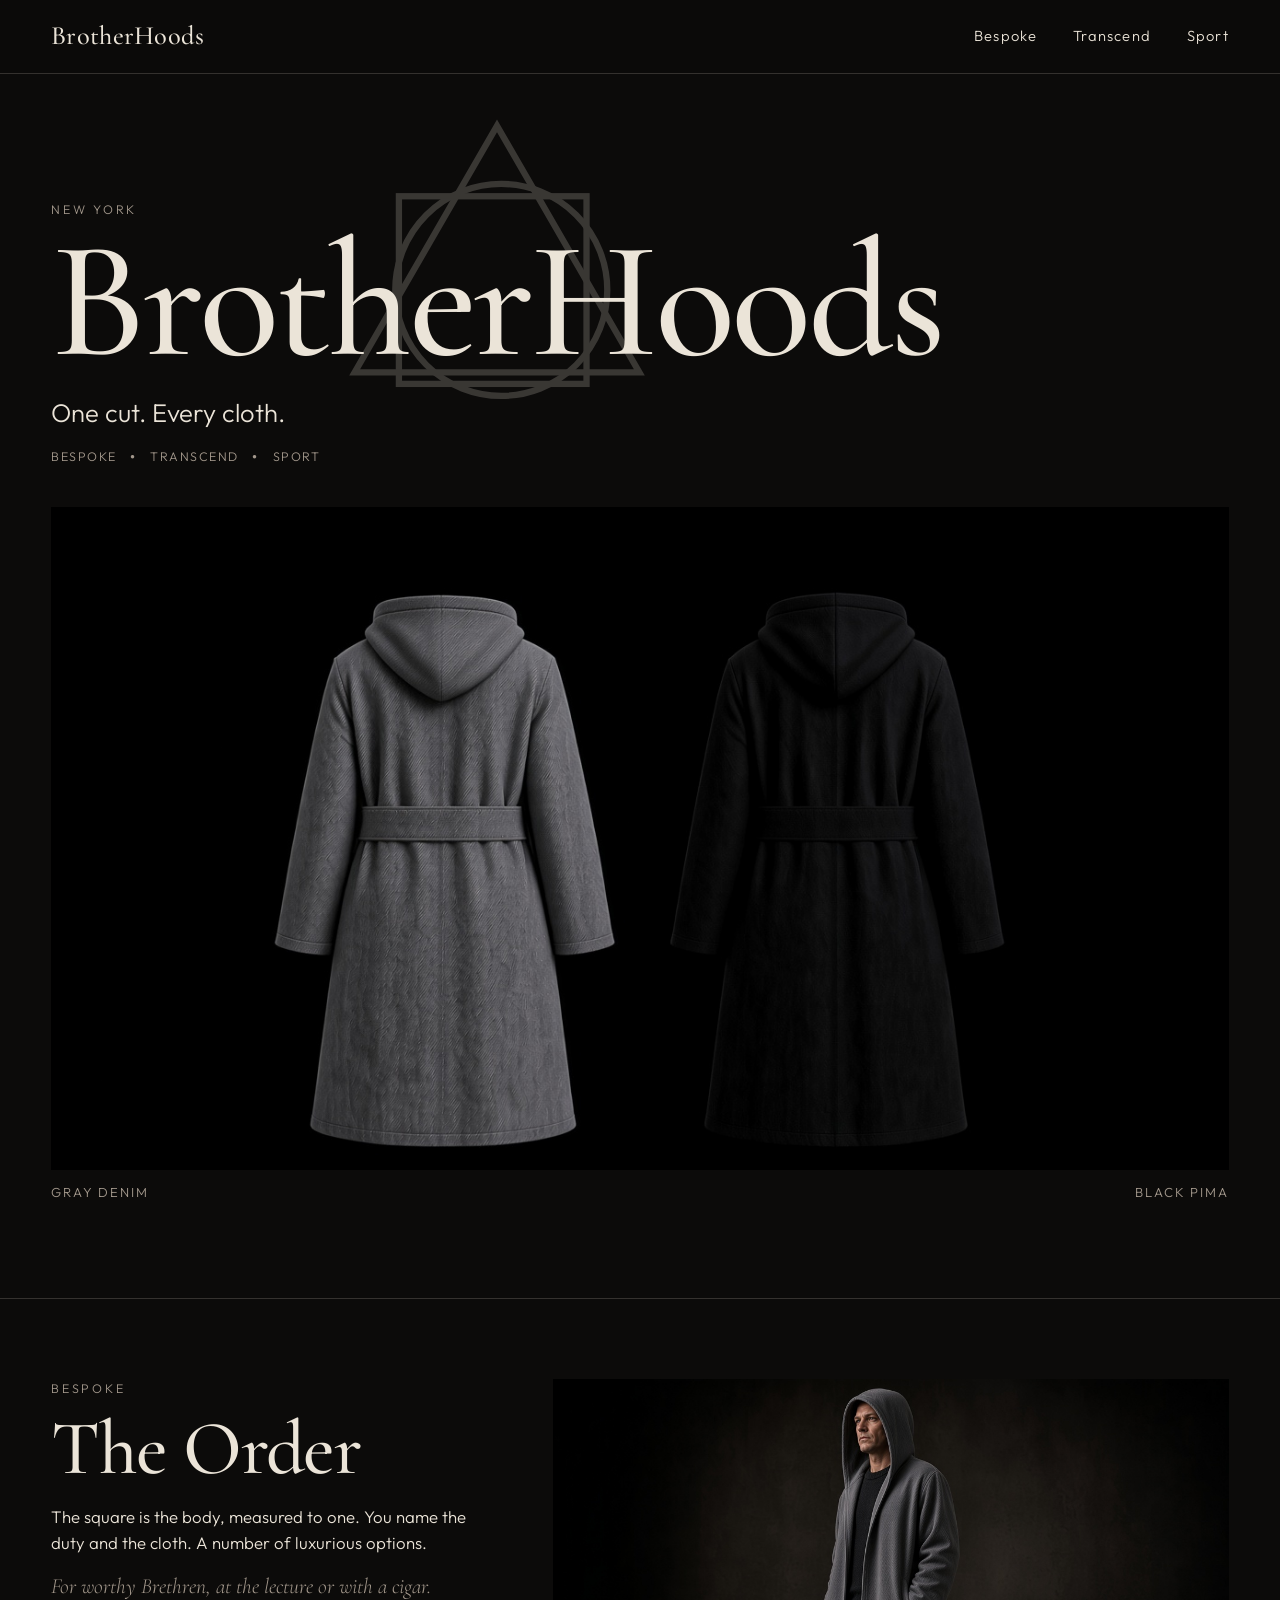
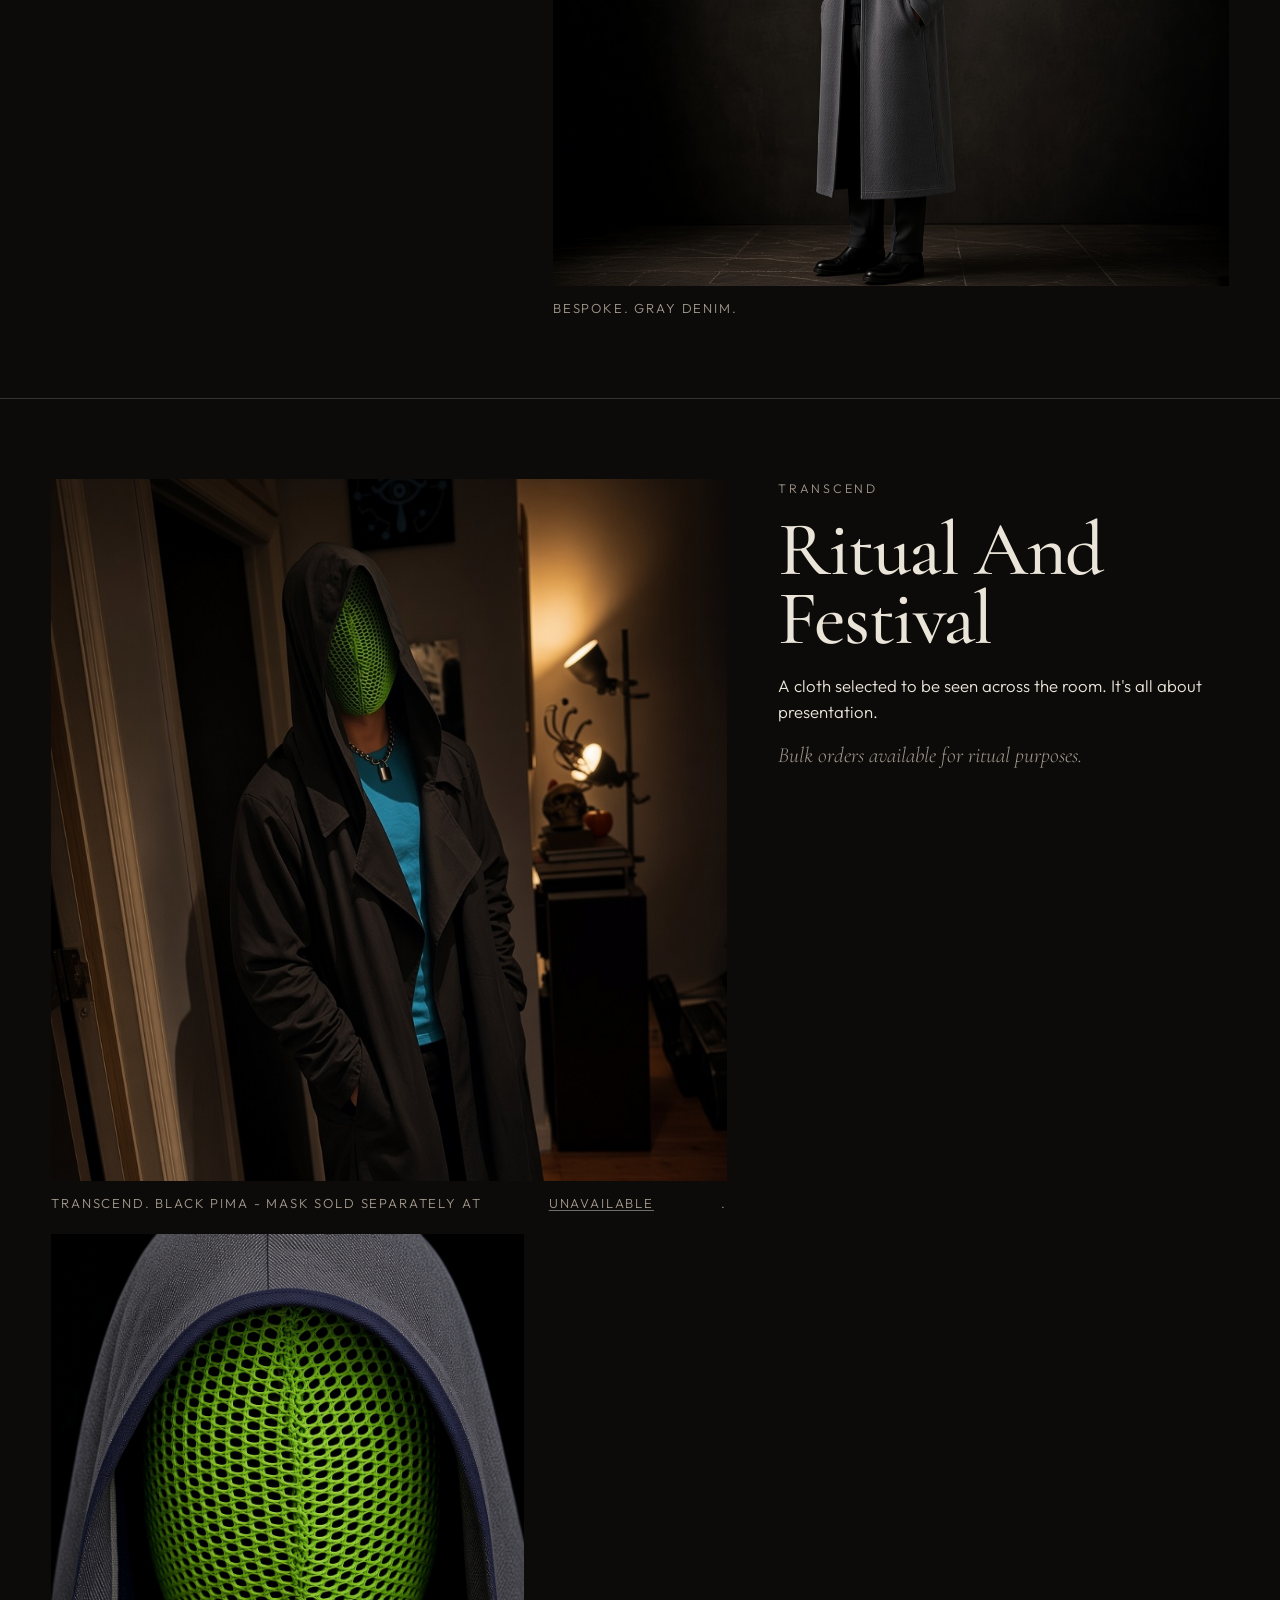
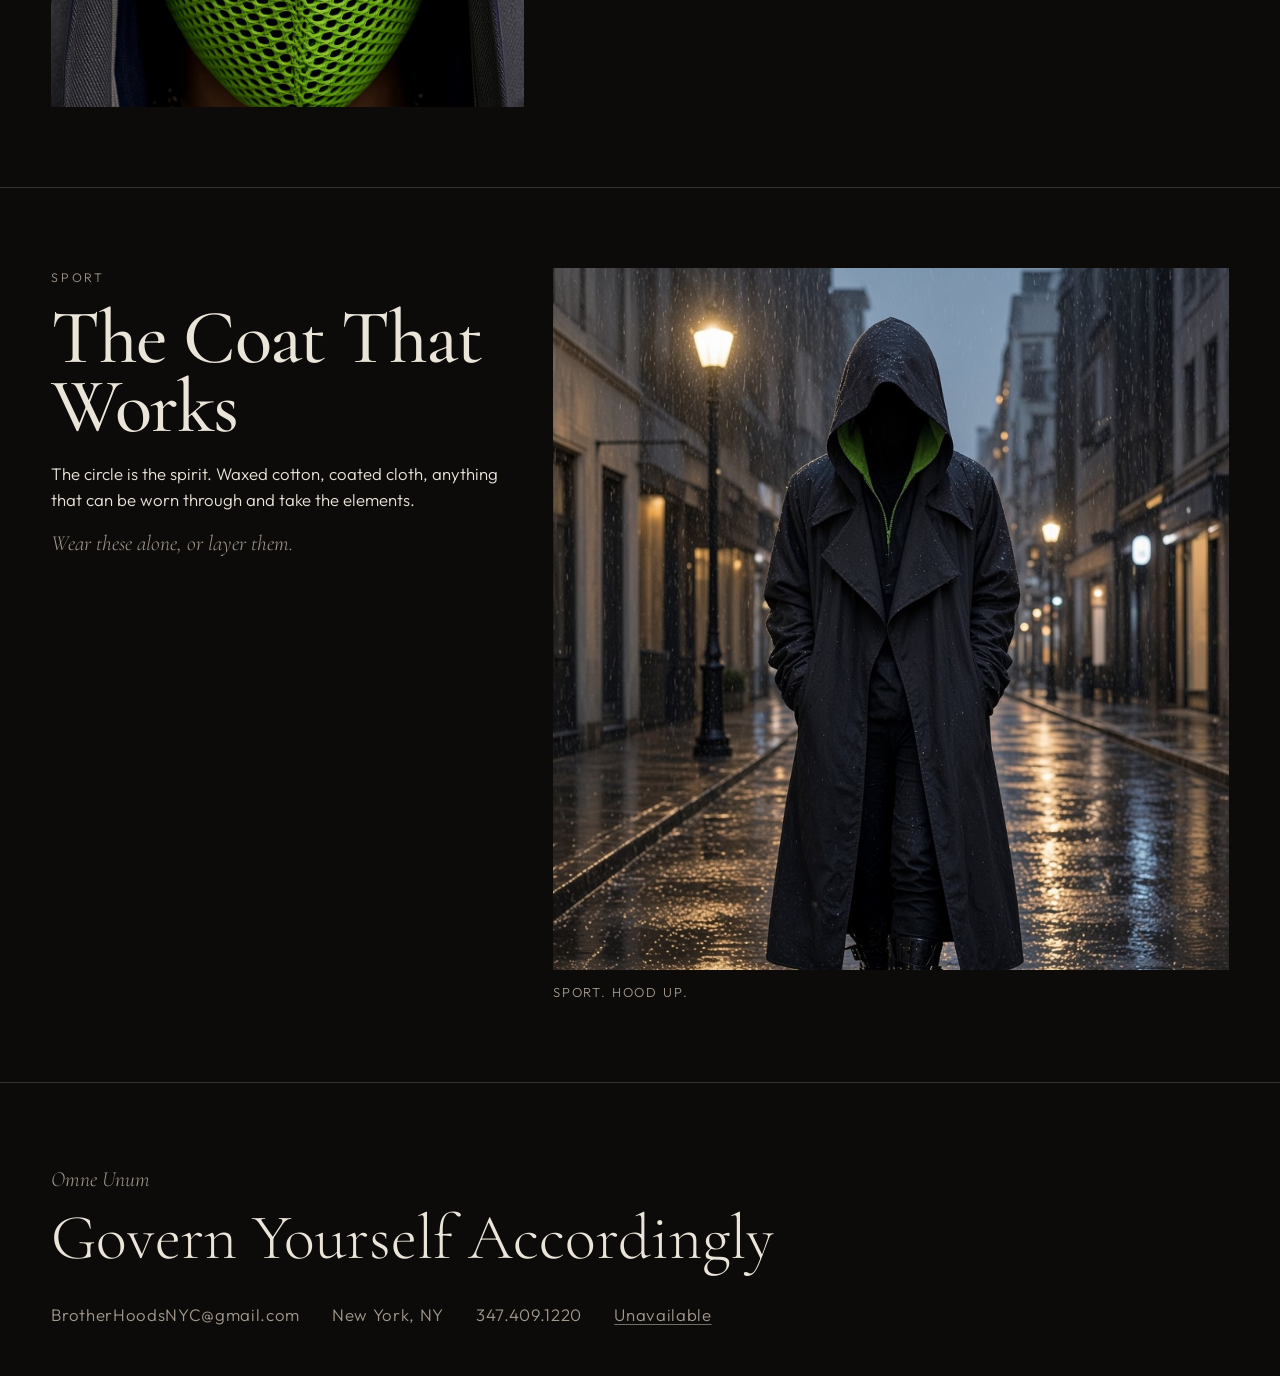
==== commit 268c7b04: "Add files via upload" ====
--- a/index.html
+++ b/index.html
@@ -9,7 +9,7 @@
   <link rel="preconnect" href="https://fonts.googleapis.com" />
   <link rel="preconnect" href="https://fonts.gstatic.com" crossorigin />
   <link href="https://fonts.googleapis.com/css2?family=Cormorant+Garamond:ital,wght@0,500;0,600;1,500&family=Outfit:wght@300;400;700&display=swap" rel="stylesheet" />
-  <link rel="stylesheet" href="styles.css?v=13" />
+  <link rel="stylesheet" href="styles.css?v=15" />
 </head>
 <body>
   <a class="skip" href="#main">Skip to content</a>
--- a/styles.css
+++ b/styles.css
@@ -94,11 +94,10 @@
 .nav a:hover { color: white; }
 
 .hero {
-  min-height: calc(100vh - 4.5rem);
   display: flex;
   flex-direction: column;
   justify-content: flex-end;
-  padding: 12vh var(--pad) 8vh;
+  padding: 14vh var(--pad) 4.5vh;
 }
 
 .eyebrow {
@@ -117,8 +116,8 @@
 }
 
 h1 {
-  font-size: clamp(3.4rem, 10.5vw, 8.5rem);
-  line-height: 0.86;
+  font-size: clamp(3.4rem, 13vw, 12.5rem);
+  line-height: 0.84;
 }
 
 .nameplate {
@@ -136,7 +135,7 @@
   position: absolute;
   left: 50%;
   top: 46%;
-  width: 145%;
+  width: 158%;
   height: auto;
   transform: translate(-50%, -50%);
   color: var(--ink);
@@ -151,8 +150,8 @@
 .lede {
   display: grid;
   max-width: 36rem;
-  margin: 1.5rem 0 0;
-  font-size: 1.35rem;
+  margin: 1.35rem 0 0;
+  font-size: clamp(1.2rem, 2vw, 1.65rem);
   color: var(--ink);
 }
 
@@ -293,6 +292,16 @@
 
 .contact a:hover { color: var(--ink); }
 
+@media (max-width: 640px) {
+  .hero {
+    padding: 4.75rem var(--pad) 2.5rem;
+  }
+
+  h1 { font-size: 15.6vw; }
+
+  .lede { margin-top: 1rem; }
+}
+
 @media (max-width: 800px) {
   .chapter,
   .chapter-flip {
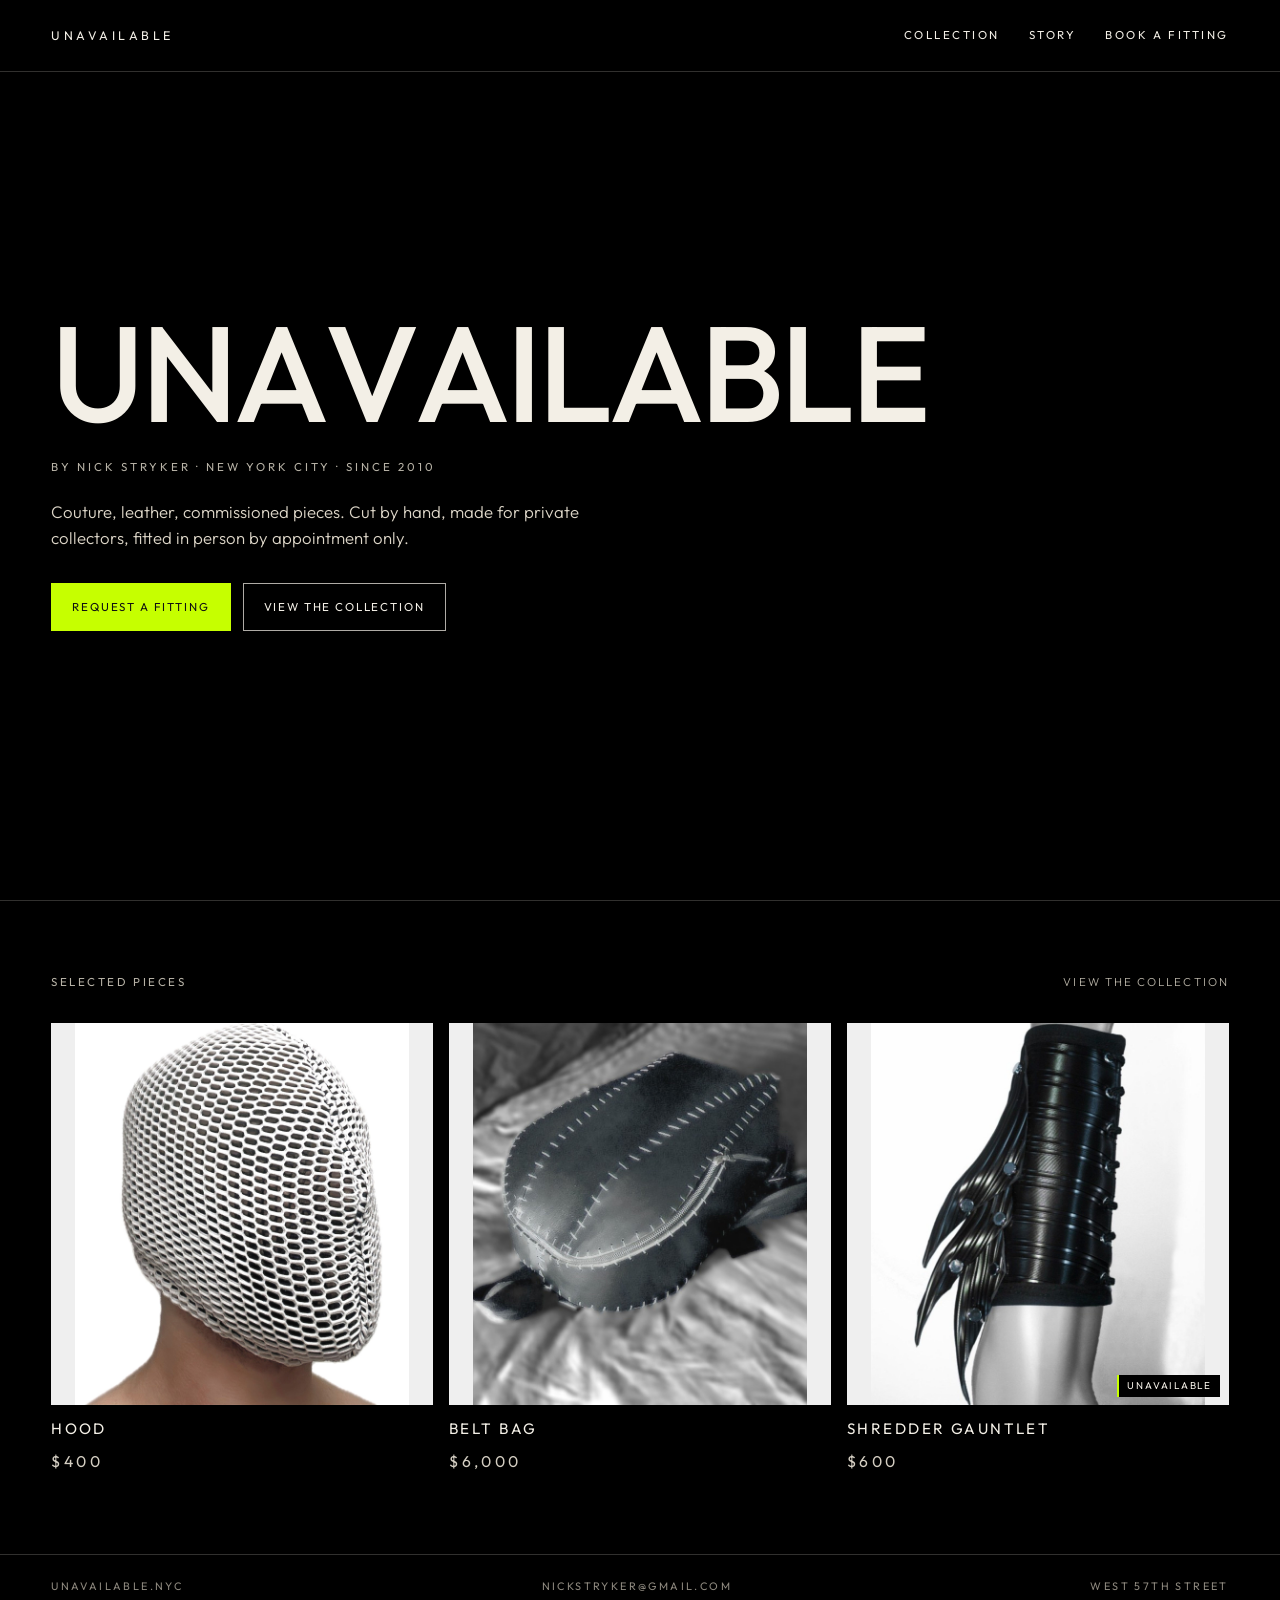
==== commit b55fb92e: "Add files via upload" ====
--- a/index.html
+++ b/index.html
@@ -3,196 +3,117 @@
 <head>
   <meta charset="utf-8" />
   <meta name="viewport" content="width=device-width, initial-scale=1" />
-  <title>BrotherHoods</title>
-  <meta name="description" content="One cut, in whatever cloth the life requires. Bespoke, Transcend, and Sport." />
-  <link rel="canonical" href="https://brotherhoods.nyc/" />
+  <title>Unavailable — Nick Stryker</title>
+  <meta name="description" content="Couture, leather, commissioned pieces by Nick Stryker. Cut by hand in New York, fitted in person by appointment." />
+  <link rel="canonical" href="https://unavailable.nyc/" />
+  <meta name="robots" content="index, follow" />
+  <link rel="icon" href="/images/mark-b.png" type="image/png" />
+  <link rel="apple-touch-icon" href="/images/mark-b.png" />
+  <meta property="og:title" content="Unavailable — Nick Stryker" />
+  <meta property="og:description" content="Couture, leather, commissioned pieces by Nick Stryker. Cut by hand in New York, fitted in person by appointment." />
+  <meta property="og:url" content="https://unavailable.nyc/" />
+  <meta property="og:site_name" content="Unavailable By Nick" />
+  <meta property="og:type" content="website" />
+  <meta property="og:locale" content="en_US" />
+  <meta property="og:image" content="https://unavailable.nyc/images/hood.jpg" />
+  <meta name="twitter:card" content="summary_large_image" />
+  <meta name="twitter:title" content="Unavailable — Nick Stryker" />
+  <meta name="twitter:description" content="Couture, leather, commissioned pieces by Nick Stryker. Cut by hand in New York, fitted in person by appointment." />
+  <meta name="twitter:image" content="https://unavailable.nyc/images/hood.jpg" />
+  <script type="application/ld+json">
+  {
+    "@context": "https://schema.org",
+    "@graph": [
+      {
+        "@type": "WebSite",
+        "name": "Unavailable By Nick",
+        "url": "https://unavailable.nyc/",
+        "publisher": { "@id": "https://unavailable.nyc/#business" }
+      },
+      {
+        "@type": "ClothingStore",
+        "@id": "https://unavailable.nyc/#business",
+        "name": "Unavailable by Nick Stryker",
+        "url": "https://unavailable.nyc/",
+        "image": "https://unavailable.nyc/images/hood.jpg",
+        "email": "nickstryker@gmail.com",
+        "foundingDate": "2010",
+        "address": {
+          "@type": "PostalAddress",
+          "streetAddress": "West 57th Street",
+          "addressLocality": "New York",
+          "addressRegion": "NY",
+          "addressCountry": "US"
+        },
+        "sameAs": "https://www.instagram.com/NickStryker"
+      }
+    ]
+  }
+  </script>
   <link rel="preconnect" href="https://fonts.googleapis.com" />
   <link rel="preconnect" href="https://fonts.gstatic.com" crossorigin />
-  <link href="https://fonts.googleapis.com/css2?family=Cormorant+Garamond:ital,wght@0,500;0,600;1,500&family=Outfit:wght@300;400;700&display=swap" rel="stylesheet" />
-  <link rel="stylesheet" href="styles.css?v=15" />
+  <link href="https://fonts.googleapis.com/css2?family=Outfit:wght@300;400;500&display=swap" rel="stylesheet" />
+  <style>html,body{background:#000;color:#f3efe6}</style>
+  <link rel="stylesheet" href="/styles.css" />
+  <noscript><style>.letters span{opacity:1;transform:none}</style></noscript>
 </head>
 <body>
   <a class="skip" href="#main">Skip to content</a>
   <header class="site-header">
-    <a class="wordmark" href="#top">BrotherHoods</a>
-    <nav class="nav" aria-label="Sections">
-      <a href="#bespoke">Bespoke</a>
-      <a href="#transcend">Transcend</a>
-      <a href="#sport">Sport</a>
+    <a class="wordmark" href="/" aria-current="page">Unavailable</a>
+    <nav class="nav" aria-label="Primary">
+      <a href="/collection.html">Collection</a>
+      <a href="/story.html">Story</a>
+      <a href="/fitting.html">Book a fitting</a>
     </nav>
   </header>
-
   <main id="main">
-    <section class="hero" id="top">
-      <p class="eyebrow">New York</p>
-      <div class="nameplate">
-        <svg class="emblem" viewBox="0 0 680 230" aria-hidden="true">
-          <g fill="none" stroke="currentColor" stroke-width="1.9" stroke-linejoin="miter" transform="translate(340,112) scale(1.6)">
-            <circle id="emblem-ci" r="32"></circle>
-            <rect id="emblem-sq" x="-28.36" y="-28.36" width="56.72" height="56.72" transform="rotate(45)"></rect>
-            <polygon id="emblem-tr" points="0,-49.8 43.1,24.9 -43.1,24.9"></polygon>
-          </g>
-        </svg>
-        <h1>BrotherHoods</h1>
-      </div>
-      <p class="lede" id="lede">
-        <span class="lede-line">One cut. Every cloth.</span>
-        <span class="lede-line lede-latin">Omne Unum</span>
-      </p>
-      <p class="duties">
-        <a href="#bespoke">Bespoke</a>
-        <span class="sep" aria-hidden="true">•</span>
-        <a href="#transcend">Transcend</a>
-        <span class="sep" aria-hidden="true">•</span>
-        <a href="#sport">Sport</a>
-      </p>
-    </section>
-
-    <figure class="plate">
-      <img src="images/backs-low-broad.jpg" alt="The same hooded coat from the back, in gray denim and in black. The hood sits lower, one piece, no center seam. Shoulders a little broader. One wide belt strip from hip to hip." />
-      <figcaption>
-        <span>Gray denim</span>
-        <span>Black Pima</span>
-      </figcaption>
-    </figure>
-
-    <section class="chapter" id="bespoke">
-      <div class="chapter-copy">
-        <p class="eyebrow">Bespoke</p>
-        <h2>The Order</h2>
-        <p>The square is the body, measured to one. You name the duty and the cloth. A number of luxurious options.</p>
-        <p class="note">For worthy Brethren, at the lecture or with a cigar.</p>
-      </div>
-      <figure>
-        <img src="images/order-front.jpg?v=angle" alt="Three-quarter view of the gray denim robe. It hangs open from the hood with no closure. The belt stops at the side seam. The pockets are hidden in the side seams." />
-        <figcaption>Bespoke. Gray denim.</figcaption>
-      </figure>
-    </section>
-
-    <section class="chapter chapter-flip" id="transcend">
-      <div class="chapter-copy">
-        <p class="eyebrow">Transcend</p>
-        <h2>Ritual And Festival</h2>
-        <p>A cloth selected to be seen across the room. It's all about presentation.</p>
-        <p class="note">Bulk orders available for ritual purposes.</p>
-      </div>
-      <div class="stack">
-        <figure>
-          <img src="images/transcend-open.jpg?v=original" alt="Black hooded coat worn open. A separate green mesh mask covers the face." />
-          <figcaption>Transcend. Black Pima - Mask sold separately at <a class="out" href="https://www.unavailable.nyc/" target="_blank" rel="noopener noreferrer">Unavailable</a>.</figcaption>
-        </figure>
-        <figure class="detail">
-          <img src="images/the-veil.jpg" alt="Close view of the green mesh mask, a separate Unavailable piece worn over the face." />
-        </figure>
+    <section class="hero">
+      <h1 class="display" aria-label="Unavailable">
+        <span class="letters" aria-hidden="true"><span>U</span><span>N</span><span>A</span><span>V</span><span>A</span><span>I</span><span>L</span><span>A</span><span>B</span><span>L</span><span>E</span></span>
+      </h1>
+      <p class="meta">By Nick Stryker · New York City · Since 2010</p>
+      <p class="lede">Couture, leather, commissioned pieces. Cut by hand, made for private collectors, fitted in person by appointment only.</p>
+      <div class="actions">
+        <a class="btn btn-lime" href="/fitting.html">Request a fitting</a>
+        <a class="btn btn-line" href="/collection.html">View the collection</a>
       </div>
     </section>
-
-    <section class="chapter" id="sport">
-      <div class="chapter-copy">
-        <p class="eyebrow">Sport</p>
-        <h2>The Coat That Works</h2>
-        <p>The circle is the spirit. Waxed cotton, coated cloth, anything that can be worn through and take the elements.</p>
-        <p class="note">Wear these alone, or layer them.</p>
+    <section class="section" aria-labelledby="selected">
+      <div class="section-head">
+        <p class="eyebrow" id="selected">Selected pieces</p>
+        <a href="/collection.html">View the collection</a>
       </div>
-      <figure>
-        <img src="images/sport-rain.jpg" alt="The black hooded coat worn in the rain, hood up, hands in the pockets." />
-        <figcaption>Sport. Hood up.</figcaption>
-      </figure>
+      <div class="grid">
+        <article class="piece">
+          <a href="/collection.html#hood">
+            <div class="plate"><img src="/images/hood.jpg" alt="White mesh hood, shown in profile" /></div>
+            <h2>Hood</h2>
+            <p class="price">$400</p>
+          </a>
+        </article>
+        <article class="piece">
+          <a href="/collection.html#belt-bag">
+            <div class="plate"><img src="/images/belt-bag.jpg" alt="Black leather belt bag with white saddle stitching" /></div>
+            <h2>Belt Bag</h2>
+            <p class="price">$6,000</p>
+          </a>
+        </article>
+        <article class="piece">
+          <a href="/collection.html#gauntlet">
+            <div class="plate"><img src="/images/gauntlet.jpg" alt="Black ribbed gauntlet with metal studs and flared plates" /><span class="badge">Unavailable</span></div>
+            <h2>Shredder Gauntlet</h2>
+            <p class="price">$600</p>
+          </a>
+        </article>
+      </div>
     </section>
   </main>
-
   <footer class="site-footer">
-    <p class="latin">Omne Unum</p>
-    <p class="motto">Govern Yourself Accordingly</p>
-    <div class="contact">
-      <a href="mailto:BrotherHoodsNYC@gmail.com">BrotherHoodsNYC@gmail.com</a>
-      <span>New York, NY</span>
-      <a href="tel:+13474091220">347.409.1220</a>
-      <a class="out" href="https://www.unavailable.nyc/" target="_blank" rel="noopener noreferrer">Unavailable</a>
-    </div>
+    <span>unavailable.nyc</span>
+    <a href="mailto:nickstryker@gmail.com">nickstryker@gmail.com</a>
+    <span>West 57th Street</span>
   </footer>
-  <script>
-    (function () {
-      var S = Math.sqrt(3);
-      var A = { c: 32, s: 56.72, t: 86.2 };
-      var P = { c: 32, s: 50.27, t: 67.02 };
-      var X = [-100, 0, 100];
-      var B = 35;
-      var UNTURN = 1.6;
-      var MOVE = 3.6;
-      var HOLD = 5;
-      var BACK = 2.6;
-      var sq = document.getElementById("emblem-sq");
-      var tr = document.getElementById("emblem-tr");
-      var ci = document.getElementById("emblem-ci");
-      var emblem = document.querySelector(".emblem");
-      var lede = document.getElementById("lede");
-      var lined = UNTURN + MOVE;
-      function smooth(x) {
-        x = Math.min(1, Math.max(0, x));
-        return x * x * x * (x * (x * 6 - 15) + 10);
-      }
-      function lerp(a, b, k) { return a + (b - a) * k; }
-      function draw(rot, sep, m) {
-        var c = lerp(A.c, P.c, m);
-        var s = lerp(A.s, P.s, m);
-        var w = lerp(A.t, P.t, m);
-        var R = w / S;
-        var sy = lerp(0, B - s / 2, sep);
-        var ty = lerp(0, B - w / (2 * S), sep);
-        var cy = lerp(0, B - c, sep);
-        sq.setAttribute("x", -s / 2);
-        sq.setAttribute("y", -s / 2);
-        sq.setAttribute("width", s);
-        sq.setAttribute("height", s);
-        sq.setAttribute("transform", "translate(" + (X[0] * sep) + "," + sy + ") rotate(" + rot + ")");
-        tr.setAttribute("points", "0," + (-R) + " " + (w / 2) + "," + (R / 2) + " " + (-w / 2) + "," + (R / 2));
-        tr.setAttribute("transform", "translate(" + (X[1] * sep) + "," + ty + ")");
-        ci.setAttribute("r", c);
-        ci.setAttribute("cx", X[2] * sep);
-        ci.setAttribute("cy", cy);
-      }
-      var raf = null;
-      function play() {
-        if (raf) cancelAnimationFrame(raf);
-        emblem.classList.remove("rest");
-        lede.classList.remove("show-latin");
-        var t0 = null;
-        function step(ts) {
-          if (t0 === null) t0 = ts;
-          var t = (ts - t0) / 1000;
-          if (t < UNTURN) {
-            draw(45 * (1 - smooth(t / UNTURN)), 0, 0);
-            lede.classList.remove("show-latin");
-          } else if (t < lined) {
-            var k = smooth((t - UNTURN) / MOVE);
-            draw(0, k, k);
-            if (k > 0.82) lede.classList.add("show-latin");
-          } else if (t < lined + HOLD) {
-            draw(0, 1, 1);
-            lede.classList.add("show-latin");
-          } else if (t < lined + HOLD + BACK) {
-            var u = (t - lined - HOLD) / BACK;
-            var back = 1 - smooth(u);
-            draw(45 * (1 - back), back, back);
-            if (u > 0.62) lede.classList.remove("show-latin");
-          } else {
-            draw(45, 0, 0);
-            lede.classList.remove("show-latin");
-            emblem.classList.add("rest");
-            raf = null;
-            return;
-          }
-          raf = requestAnimationFrame(step);
-        }
-        draw(45, 0, 0);
-        raf = requestAnimationFrame(step);
-      }
-      if (window.matchMedia("(prefers-reduced-motion: reduce)").matches) {
-        draw(45, 0, 0);
-        emblem.classList.add("rest");
-      } else play();
-    })();
-  </script>
+  <script src="/home.js"></script>
 </body>
 </html>
--- a/styles.css
+++ b/styles.css
@@ -1,24 +1,22 @@
 :root {
-  --bg: #0c0b0a;
-  --ink: #ebe4d8;
-  --dim: #a3988c;
-  --line: rgba(235, 228, 216, 0.18);
-  --serif: "Cormorant Garamond", "Palatino Linotype", Palatino, serif;
+  --bg: #000;
+  --ink: #f3efe6;
+  --muted: #b7b2a6;
+  --faint: #8d887e;
+  --line: rgba(243, 239, 230, 0.2);
+  --lime: #c6ff00;
+  --lime-ink: #111;
+  --plate: #efefef;
   --sans: "Outfit", "Avenir Next", "Segoe UI", sans-serif;
-  --pad: clamp(1.25rem, 4vw, 4rem);
+  --pad: clamp(1.25rem, 4vw, 3.25rem);
 }
 
 * { box-sizing: border-box; }
 
-html { scroll-behavior: smooth; }
-
-::selection {
-  background: var(--ink);
-  color: var(--bg);
-}
-
-@media (prefers-reduced-motion: reduce) {
-  html { scroll-behavior: auto; }
+html {
+  scroll-behavior: smooth;
+  background: #000;
+  color-scheme: dark;
 }
 
 body {
@@ -28,289 +26,518 @@
   font-family: var(--sans);
   font-weight: 300;
   font-size: 1.05rem;
-  line-height: 1.55;
-}
-
-img { display: block; width: 100%; height: auto; }
+  line-height: 1.6;
+}
+
+img { display: block; max-width: 100%; }
 
 a { color: inherit; text-decoration: none; }
 
-a:focus-visible {
-  outline: 1px solid var(--ink);
-  outline-offset: 3px;
-}
-
-a.out {
-  text-decoration: underline;
-  text-underline-offset: 0.18em;
-  text-decoration-thickness: 1px;
-  text-decoration-color: rgba(235, 228, 216, 0.45);
-}
-
-a.out:hover { text-decoration-color: var(--ink); }
+button, input, select, textarea { font: inherit; color: inherit; }
 
 .skip {
   position: absolute;
   left: 1rem;
   top: -4rem;
-  background: var(--ink);
-  color: var(--bg);
-  padding: 0.45rem 0.7rem;
+  background: var(--lime);
+  color: var(--lime-ink);
+  padding: 0.5rem 0.8rem;
   z-index: 5;
 }
 
 .skip:focus { top: 1rem; }
 
 .site-header {
-  position: sticky;
-  top: 0;
-  z-index: 4;
   display: flex;
   align-items: center;
   justify-content: space-between;
   gap: 1.5rem;
-  padding: 1rem var(--pad);
-  background: rgba(12, 11, 10, 0.92);
+  min-height: 4.5rem;
+  padding: 0.9rem var(--pad);
   border-bottom: 1px solid var(--line);
-  backdrop-filter: blur(10px);
+}
+
+.wordmark,
+.nav a,
+.eyebrow,
+.meta,
+.btn,
+.price,
+.site-footer,
+label {
+  font-weight: 400;
+  letter-spacing: 0.22em;
+  text-transform: uppercase;
 }
 
 .wordmark {
-  font-family: var(--serif);
-  font-size: 1.65rem;
-  font-weight: 500;
-  letter-spacing: 0.01em;
-}
-
-.wordmark:hover { color: white; }
+  position: relative;
+  display: inline-block;
+  font-size: 0.78rem;
+  letter-spacing: 0.28em;
+}
+
+.wordmark::after {
+  content: "";
+  position: absolute;
+  left: 0;
+  top: 0.62em;
+  width: 100%;
+  height: 1px;
+  background: var(--lime);
+  transform: scaleX(0);
+  transform-origin: left center;
+  animation: unavailable 6.4s cubic-bezier(0.65, 0.05, 0.36, 1) infinite;
+}
 
 .nav {
   display: flex;
-  gap: clamp(1rem, 3vw, 2.25rem);
-  font-size: 0.92rem;
-  letter-spacing: 0.08em;
-}
-
-.nav a:hover { color: white; }
+  flex-wrap: wrap;
+  justify-content: flex-end;
+  gap: 1.35rem 1.8rem;
+}
+
+.nav a {
+  font-size: 0.72rem;
+  color: var(--ink);
+}
+
+.nav a[aria-current="page"] { color: var(--lime); }
+
+.nav a:hover { color: var(--lime); }
 
 .hero {
+  min-height: calc(100svh - 4.5rem);
+  padding: clamp(3.5rem, 11vh, 7.5rem) var(--pad) clamp(4rem, 14vh, 8rem);
   display: flex;
   flex-direction: column;
-  justify-content: flex-end;
-  padding: 14vh var(--pad) 4.5vh;
-}
-
-.eyebrow {
-  margin: 0 0 0.8rem;
-  color: var(--dim);
-  font-size: 0.78rem;
-  letter-spacing: 0.22em;
-  text-transform: uppercase;
-}
-
-h1, h2 {
+  justify-content: center;
+}
+
+.display {
   margin: 0;
-  font-family: var(--serif);
+  font-family: var(--sans);
   font-weight: 500;
-  letter-spacing: -0.02em;
-}
-
-h1 {
-  font-size: clamp(3.4rem, 13vw, 12.5rem);
-  line-height: 0.84;
-}
-
-.nameplate {
+  font-size: clamp(3.1rem, 10.6vw, 11.4rem);
+  line-height: 0.86;
+  letter-spacing: -0.03em;
+  text-transform: uppercase;
+}
+
+.letters {
   position: relative;
-  width: max-content;
-  max-width: 100%;
-}
-
-.nameplate h1 {
-  position: relative;
+  display: inline-block;
+}
+
+.letters::after {
+  content: "";
+  position: absolute;
+  left: 0;
+  top: 0.31em;
+  width: 100%;
+  height: 0.045em;
+  background: var(--lime);
+  transform: scaleX(0);
+  transform-origin: left center;
+  opacity: 0;
+  pointer-events: none;
   z-index: 1;
 }
 
-.emblem {
-  position: absolute;
-  left: 50%;
-  top: 46%;
-  width: 158%;
-  height: auto;
-  transform: translate(-50%, -50%);
-  color: var(--ink);
-  opacity: 0.2;
-  pointer-events: none;
-  overflow: visible;
-  transition: opacity 1.4s ease;
-}
-
-.emblem.rest { opacity: 0.11; }
+.letters.strike::after {
+  animation: unavailable 6.4s cubic-bezier(0.65, 0.05, 0.36, 1) 1;
+}
+
+.letters span {
+  display: inline-block;
+  opacity: 0;
+  transform: translateY(0.28em);
+}
+
+.letters.is-in span {
+  animation: rise 0.85s cubic-bezier(0.16, 1, 0.3, 1) both;
+}
+
+.letters span:nth-child(1) { animation-delay: 0.02s; }
+.letters span:nth-child(2) { animation-delay: 0.07s; }
+.letters span:nth-child(3) { animation-delay: 0.12s; }
+.letters span:nth-child(4) { animation-delay: 0.17s; }
+.letters span:nth-child(5) { animation-delay: 0.22s; }
+.letters span:nth-child(6) { animation-delay: 0.27s; }
+.letters span:nth-child(7) { animation-delay: 0.32s; }
+.letters span:nth-child(8) { animation-delay: 0.37s; }
+.letters span:nth-child(9) { animation-delay: 0.42s; }
+.letters span:nth-child(10) { animation-delay: 0.47s; }
+.letters span:nth-child(11) { animation-delay: 0.52s; }
+
+.meta {
+  margin: 1.7rem 0 0;
+  color: var(--muted);
+  font-size: 0.72rem;
+  letter-spacing: 0.26em;
+}
 
 .lede {
-  display: grid;
   max-width: 36rem;
-  margin: 1.35rem 0 0;
-  font-size: clamp(1.2rem, 2vw, 1.65rem);
-  color: var(--ink);
-}
-
-.lede-line {
-  grid-area: 1 / 1;
-  transition: opacity 0.9s ease;
-}
-
-.lede-latin { opacity: 0; }
-
-.lede.show-latin .lede-line:first-child { opacity: 0; }
-.lede.show-latin .lede-latin { opacity: 1; }
-
-.duties {
+  margin: 1.45rem 0 0;
+  color: #ddd6c8;
+  font-size: 1.05rem;
+  line-height: 1.55;
+}
+
+.actions {
   display: flex;
   flex-wrap: wrap;
+  gap: 0.75rem;
+  margin-top: 2rem;
+}
+
+.btn {
+  display: inline-flex;
   align-items: center;
-  gap: 0.45rem 0.85rem;
-  margin: 0.9rem 0 0;
-  color: var(--dim);
-  letter-spacing: 0.12em;
-  text-transform: uppercase;
-  font-size: 0.78rem;
-}
-
-.duties a:hover { color: var(--ink); }
-
-.sep {
-  font-weight: 700;
-  font-size: 1.15em;
-  line-height: 1;
-}
-
-.plate {
-  margin: 0;
-  padding: 0 var(--pad) 6rem;
-}
-
-.plate img {
-  background: #000;
-}
-
-.plate figcaption,
-figure figcaption {
+  justify-content: center;
+  min-height: 3rem;
+  padding: 0.85rem 1.25rem;
+  border: 1px solid transparent;
+  font-size: 0.72rem;
+  letter-spacing: 0.16em;
+  cursor: pointer;
+  background: transparent;
+}
+
+.btn-lime {
+  background: var(--lime);
+  color: var(--lime-ink);
+}
+
+.btn-lime:hover { background: #d5ff4a; }
+
+.btn-line {
+  border-color: rgba(243, 239, 230, 0.72);
+  color: var(--ink);
+}
+
+.btn-line:hover {
+  background: var(--ink);
+  color: #111;
+}
+
+.section {
+  padding: 4.5rem var(--pad) 5rem;
+  border-top: 1px solid var(--line);
+}
+
+.section-head {
   display: flex;
   justify-content: space-between;
+  align-items: baseline;
   gap: 1rem;
-  margin-top: 0.75rem;
-  color: var(--dim);
-  font-size: 0.82rem;
-  letter-spacing: 0.14em;
-  text-transform: uppercase;
-}
-
-.chapter {
+  margin-bottom: 2rem;
+}
+
+.eyebrow {
+  margin: 0;
+  color: var(--muted);
+  font-size: 0.72rem;
+}
+
+.section-head a {
+  color: var(--muted);
+  font-size: 0.72rem;
+  letter-spacing: 0.18em;
+  text-transform: uppercase;
+}
+
+.section-head a:hover { color: var(--lime); }
+
+.page-title {
+  margin: 0 0 0.6rem;
+  font-family: var(--sans);
+  font-weight: 500;
+  font-size: clamp(2.6rem, 6.4vw, 5rem);
+  line-height: 0.92;
+  letter-spacing: -0.03em;
+  text-transform: uppercase;
+}
+
+.intro {
+  max-width: 38rem;
+  margin: 0 0 2.5rem;
+  color: #ddd6c8;
+}
+
+.grid {
   display: grid;
-  grid-template-columns: minmax(16rem, 0.8fr) 1.2fr;
-  gap: clamp(1.5rem, 4vw, 4rem);
+  grid-template-columns: repeat(3, 1fr);
+  gap: 1.25rem 1rem;
+}
+
+.grid-2 { grid-template-columns: repeat(2, 1fr); }
+
+.piece h2 {
+  margin: 0.9rem 0 0.2rem;
+  font-family: var(--sans);
+  font-weight: 400;
+  font-size: 0.95rem;
+  letter-spacing: 0.16em;
+  line-height: 1.2;
+  text-transform: uppercase;
+}
+
+.price {
+  margin: 0;
+  color: var(--muted);
+  font-size: 0.68rem;
+}
+
+.piece p:last-child,
+.blurb {
+  margin: 0.7rem 0 0;
+  color: #d4cec2;
+  font-size: 0.98rem;
+}
+
+.plate {
+  position: relative;
+  background: var(--plate);
+  aspect-ratio: 1;
+  overflow: hidden;
+}
+
+.badge {
+  position: absolute;
+  right: 0.55rem;
+  bottom: 0.55rem;
+  z-index: 1;
+  margin: 0;
+  padding: 0.38rem 0.5rem 0.34rem;
+  background: #000;
+  color: var(--ink);
+  border-left: 2px solid var(--lime);
+  font-size: 0.62rem;
+  font-weight: 400;
+  letter-spacing: 0.18em;
+  line-height: 1;
+  text-transform: uppercase;
+  pointer-events: none;
+}
+
+.plate img {
+  width: 100%;
+  height: 100%;
+  object-fit: contain;
+}
+
+.request {
+  display: inline-block;
+  margin-top: 0.9rem;
+  color: var(--lime);
+  font-size: 0.72rem;
+  letter-spacing: 0.16em;
+  text-transform: uppercase;
+}
+
+.request:hover { color: var(--ink); }
+
+.story-copy {
+  max-width: 40rem;
+}
+
+.story-copy p { margin: 0 0 1.1rem; color: #ddd6c8; }
+
+.hourglass {
+  width: 7.5rem;
+  height: auto;
+  margin: 0 0 1.4rem;
+  background: none;
+}
+
+.note {
+  margin-top: 2.5rem;
+  padding-top: 1.4rem;
+  border-top: 1px solid var(--line);
+  color: var(--muted);
+  max-width: 40rem;
+}
+
+.fit-layout {
+  display: grid;
+  grid-template-columns: 0.85fr 1.15fr;
+  gap: 3rem;
   align-items: start;
-  padding: 5rem var(--pad);
-  border-top: 1px solid var(--line);
-  scroll-margin-top: 4.5rem;
-}
-
-.chapter figure img {
-  max-height: 78vh;
-  object-fit: cover;
-  object-position: center top;
-}
-
-.chapter figure img.whole {
-  object-fit: contain;
-  object-position: center;
-  background: #e6e1d8;
-}
-
-.chapter-flip { grid-template-columns: 1.2fr minmax(16rem, 0.8fr); }
-
-.chapter-flip .chapter-copy { order: 2; }
-
-h2 {
-  font-size: clamp(3rem, 6vw, 5.5rem);
-  line-height: 0.9;
-  margin-bottom: 1.25rem;
-}
-
-.chapter-copy p { margin: 0 0 1rem; max-width: 34rem; }
-
-.note {
-  color: var(--dim);
-  font-family: var(--serif);
-  font-style: italic;
-  font-size: 1.35rem;
-  line-height: 1.3;
-}
-
-.stack {
+}
+
+.contact-list {
+  list-style: none;
+  margin: 1.6rem 0 0;
+  padding: 0;
+}
+
+.contact-list li { margin: 0.35rem 0; }
+
+.contact-list a:hover { color: var(--lime); }
+
+form {
   display: grid;
-  gap: 1.25rem;
-}
-
-.detail { max-width: 70%; }
-
-.detail img {
-  max-height: 52vh;
-  object-position: center;
-}
-
-figure { margin: 0; }
+  gap: 0.9rem;
+}
+
+label {
+  display: grid;
+  gap: 0.4rem;
+  font-size: 0.68rem;
+  color: var(--muted);
+}
+
+input, select, textarea {
+  width: 100%;
+  background: transparent;
+  border: 1px solid var(--line);
+  padding: 0.8rem 0.85rem;
+  letter-spacing: 0;
+  text-transform: none;
+  font-weight: 300;
+}
+
+textarea { min-height: 8rem; resize: vertical; }
+
+input:focus, select:focus, textarea:focus {
+  outline: 1px solid var(--lime);
+  border-color: var(--lime);
+}
+
+select option { color: #111; }
+
+.form-note {
+  margin: 0;
+  color: var(--faint);
+  font-size: 0.9rem;
+}
 
 .site-footer {
-  padding: 5rem var(--pad) 3rem;
-  border-top: 1px solid var(--line);
-}
-
-.latin {
-  margin: 0 0 0.6rem;
-  color: var(--dim);
-  font-family: var(--serif);
-  font-style: italic;
-  font-size: 1.35rem;
-}
-
-.motto {
-  margin: 0 0 2rem;
-  font-family: var(--serif);
-  font-size: clamp(2.2rem, 5vw, 4rem);
-  line-height: 1;
-}
-
-.contact {
   display: flex;
   flex-wrap: wrap;
-  gap: 0.75rem 2rem;
-  color: var(--dim);
-  letter-spacing: 0.04em;
-}
-
-.contact a:hover { color: var(--ink); }
-
-@media (max-width: 640px) {
-  .hero {
-    padding: 4.75rem var(--pad) 2.5rem;
-  }
-
-  h1 { font-size: 15.6vw; }
-
-  .lede { margin-top: 1rem; }
-}
-
-@media (max-width: 800px) {
-  .chapter,
-  .chapter-flip {
-    grid-template-columns: 1fr;
-  }
-
-  .chapter-flip .chapter-copy { order: 0; }
-
-  .detail { max-width: none; }
-
-  .nav { gap: 0.9rem; letter-spacing: 0.04em; font-size: 0.82rem; }
-}
+  justify-content: space-between;
+  gap: 0.8rem 2rem;
+  padding: 1.4rem var(--pad) 2rem;
+  border-top: 1px solid var(--line);
+  color: var(--faint);
+  font-size: 0.68rem;
+}
+
+.site-footer a:hover { color: var(--lime); }
+
+@media (max-width: 900px) {
+  .site-header {
+    flex-direction: column;
+    align-items: flex-start;
+    justify-content: flex-start;
+    gap: 0.72rem;
+    min-height: 0;
+    padding: 0.85rem var(--pad) 0.75rem;
+    max-width: 100%;
+  }
+
+  .wordmark {
+    white-space: nowrap;
+    flex: 0 0 auto;
+  }
+
+  .nav {
+    width: 100%;
+    max-width: 100%;
+    flex-wrap: nowrap;
+    justify-content: space-between;
+    align-items: baseline;
+    gap: 0.55rem;
+  }
+
+  .nav a {
+    flex: 0 0 auto;
+    white-space: nowrap;
+    font-size: clamp(0.64rem, 2.8vw, 0.7rem);
+  }
+
+  .section-head {
+    justify-content: flex-start;
+    align-items: center;
+    flex-wrap: nowrap;
+    gap: 0.55rem;
+  }
+
+  .section-head .eyebrow,
+  .section-head a {
+    font-size: 0.64rem;
+    white-space: nowrap;
+  }
+
+  .section-head a {
+    display: inline-flex;
+    align-items: center;
+    gap: 0.55rem;
+  }
+
+  .section-head a::before {
+    content: "•";
+    color: var(--muted);
+    font-size: 4.75rem;
+    font-weight: 400;
+    letter-spacing: 0;
+    line-height: 1;
+    display: flex;
+    align-items: center;
+    justify-content: center;
+    width: 0.33em;
+    height: 0.22em;
+    overflow: visible;
+  }
+
+  .grid, .grid-2, .fit-layout { grid-template-columns: 1fr; }
+  .hero { justify-content: flex-start; min-height: auto; padding-top: 3.2rem; }
+  .display {
+    font-size: min(calc((100vw - 2 * var(--pad) - 0.5rem) / 6.46), 11.4rem);
+    white-space: nowrap;
+    overflow-wrap: normal;
+    word-break: keep-all;
+  }
+  .letters {
+    white-space: nowrap;
+    overflow-wrap: normal;
+    word-break: keep-all;
+  }
+  .meta {
+    white-space: nowrap;
+    font-size: clamp(0.5rem, 2.4vw, 0.72rem);
+  }
+}
+
+@keyframes rise {
+  from {
+    opacity: 0;
+    transform: translateY(0.28em);
+  }
+  to {
+    opacity: 1;
+    transform: none;
+  }
+}
+
+@keyframes unavailable {
+  0% { transform: scaleX(0); transform-origin: left center; opacity: 1; }
+  14% { transform: scaleX(1); transform-origin: left center; opacity: 1; }
+  28% { transform: scaleX(1); transform-origin: left center; opacity: 1; }
+  29% { transform: scaleX(1); transform-origin: right center; opacity: 1; }
+  43% { transform: scaleX(0); transform-origin: right center; opacity: 1; }
+  44%, 100% { transform: scaleX(0); transform-origin: right center; opacity: 0; }
+}
+
+@media (prefers-reduced-motion: reduce) {
+  html { scroll-behavior: auto; }
+  .letters span,
+  .letters.is-in span,
+  .wordmark::after,
+  .letters.strike::after { animation: none; }
+  .letters span { opacity: 1; transform: none; }
+  .wordmark::after,
+  .letters::after { transform: none; opacity: 0; }
+}
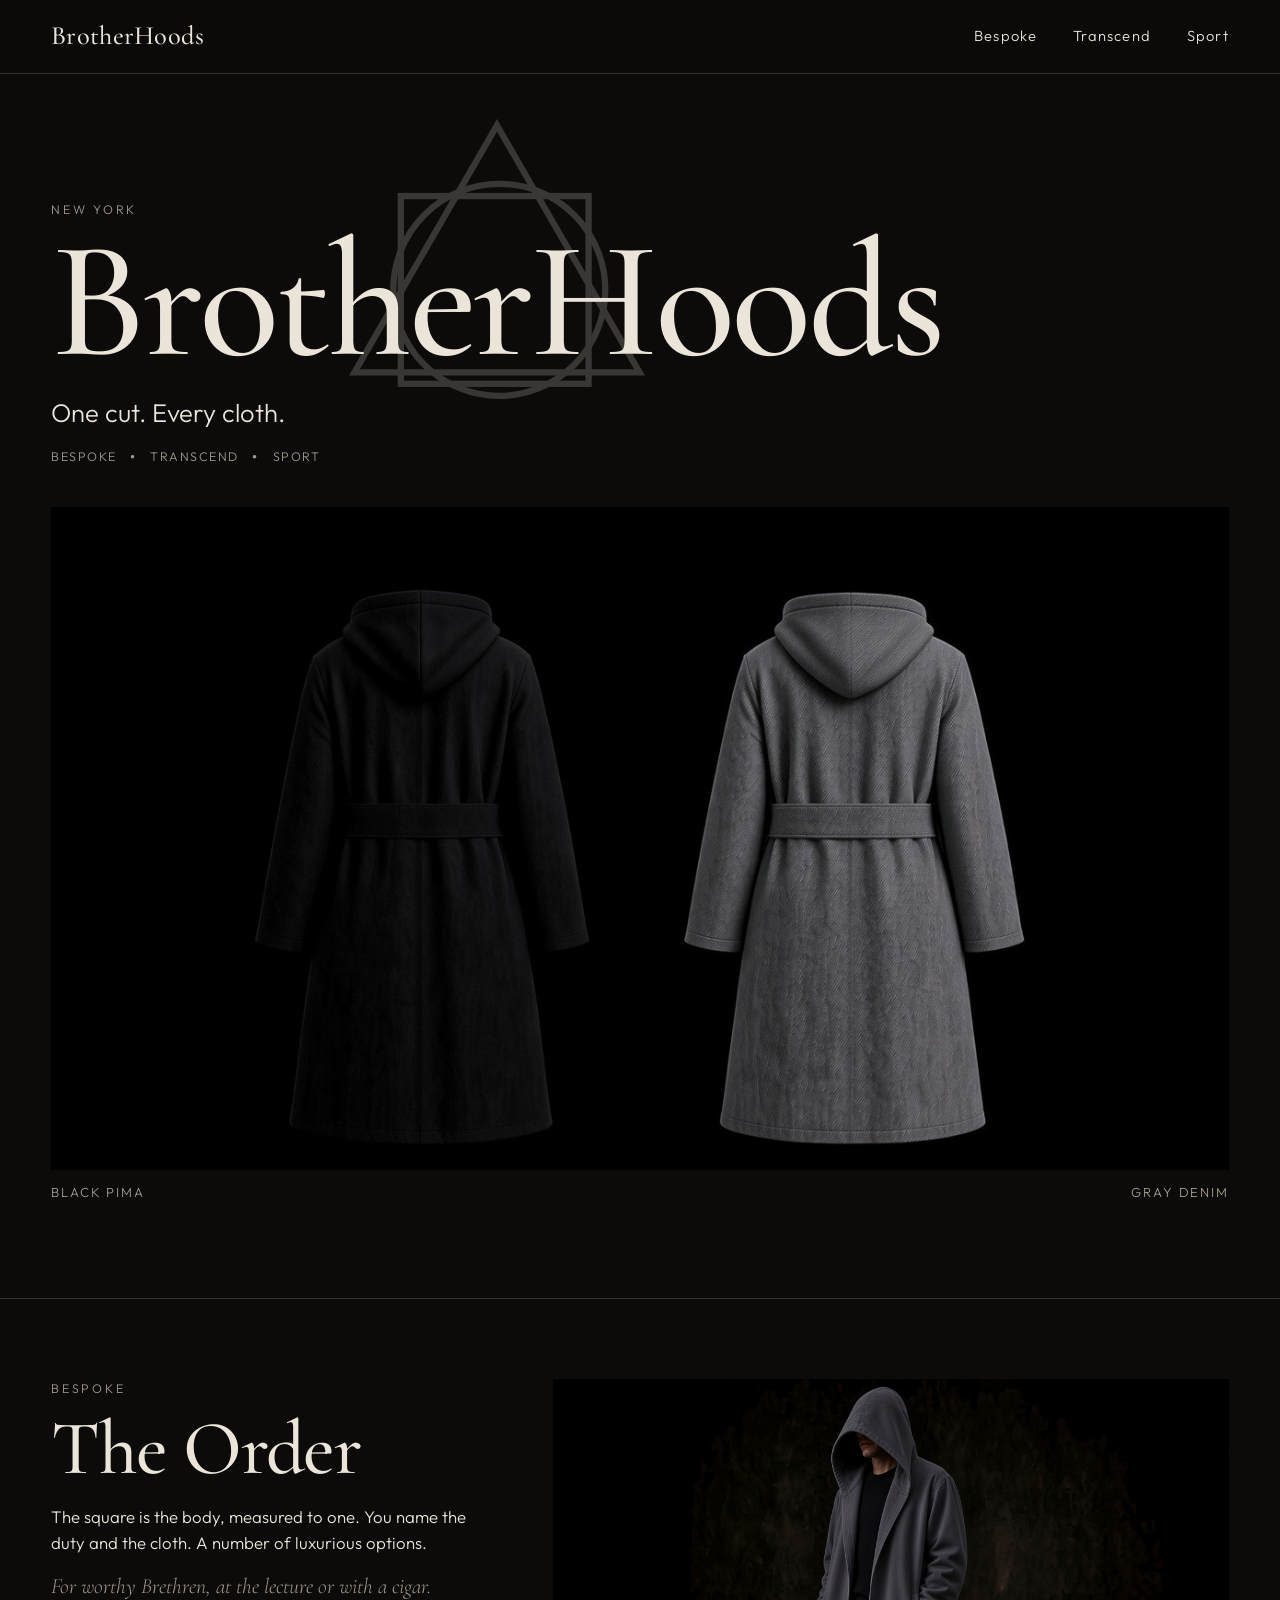
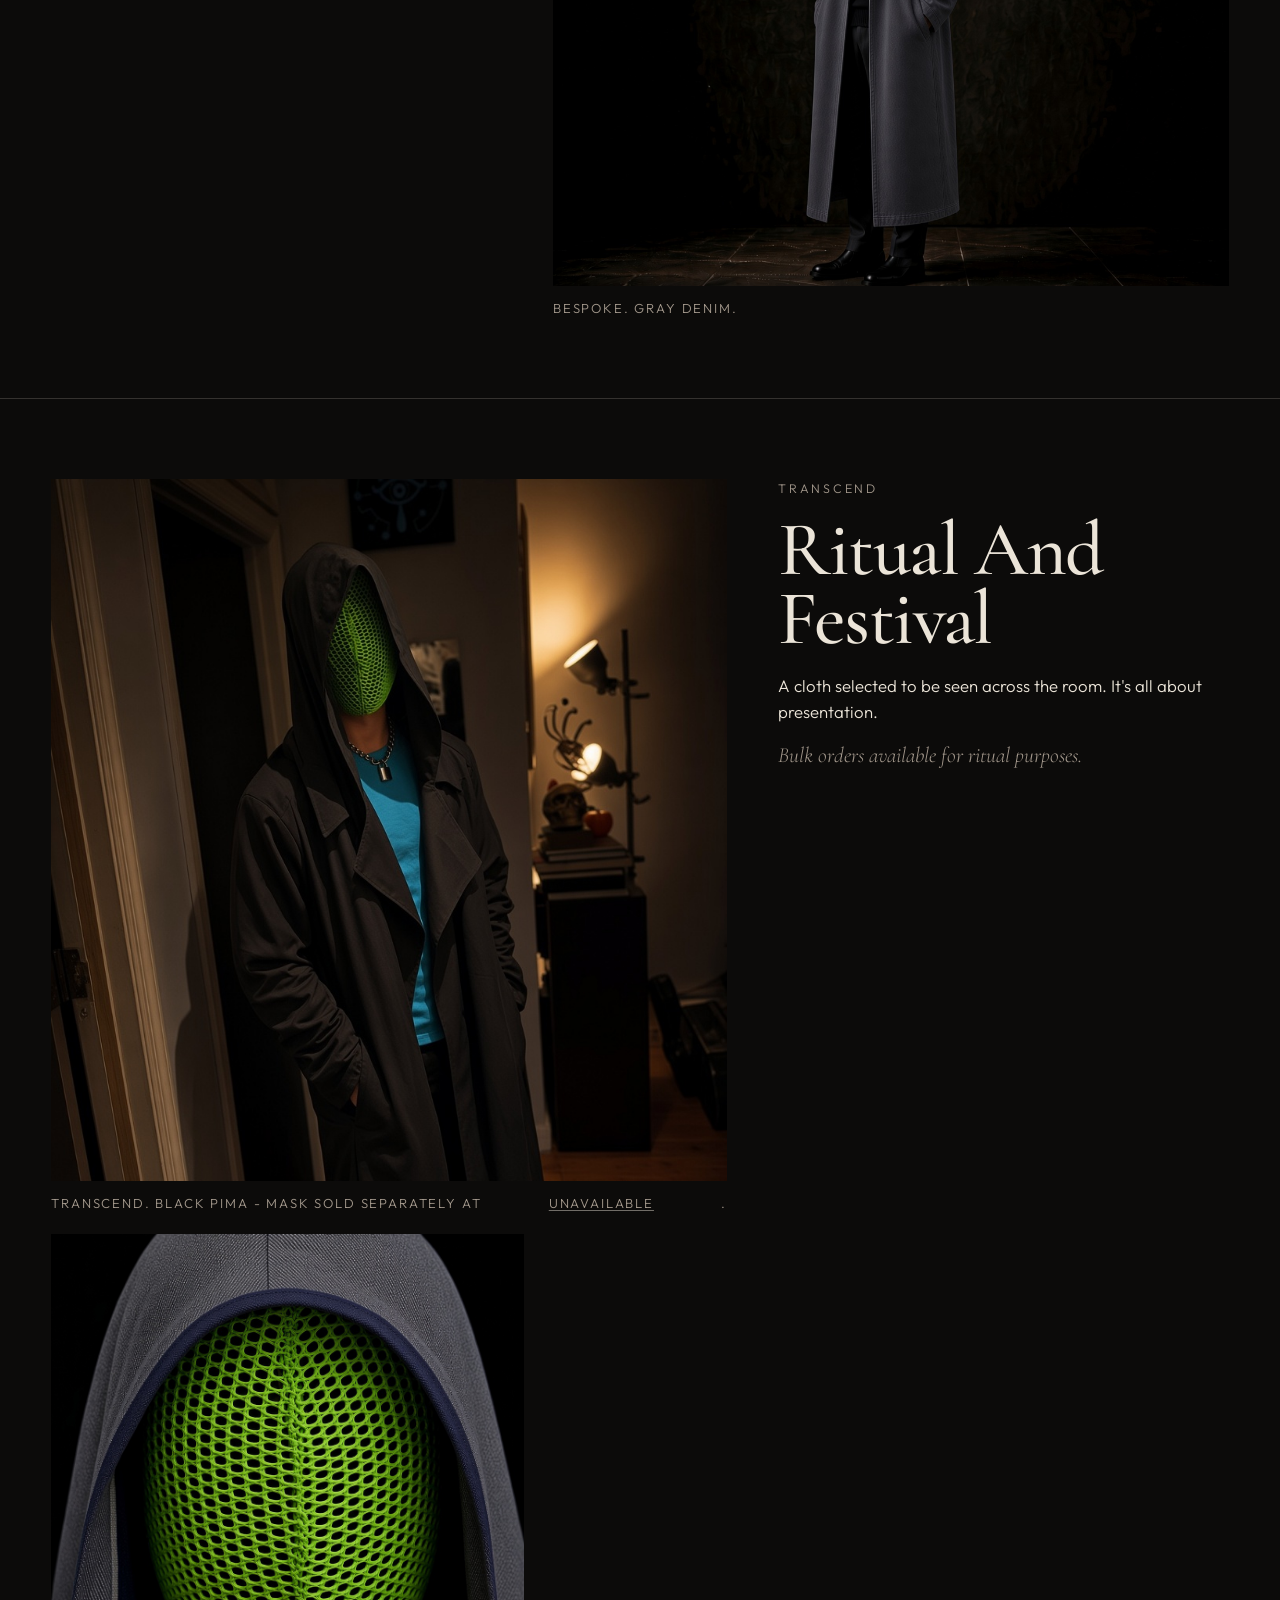
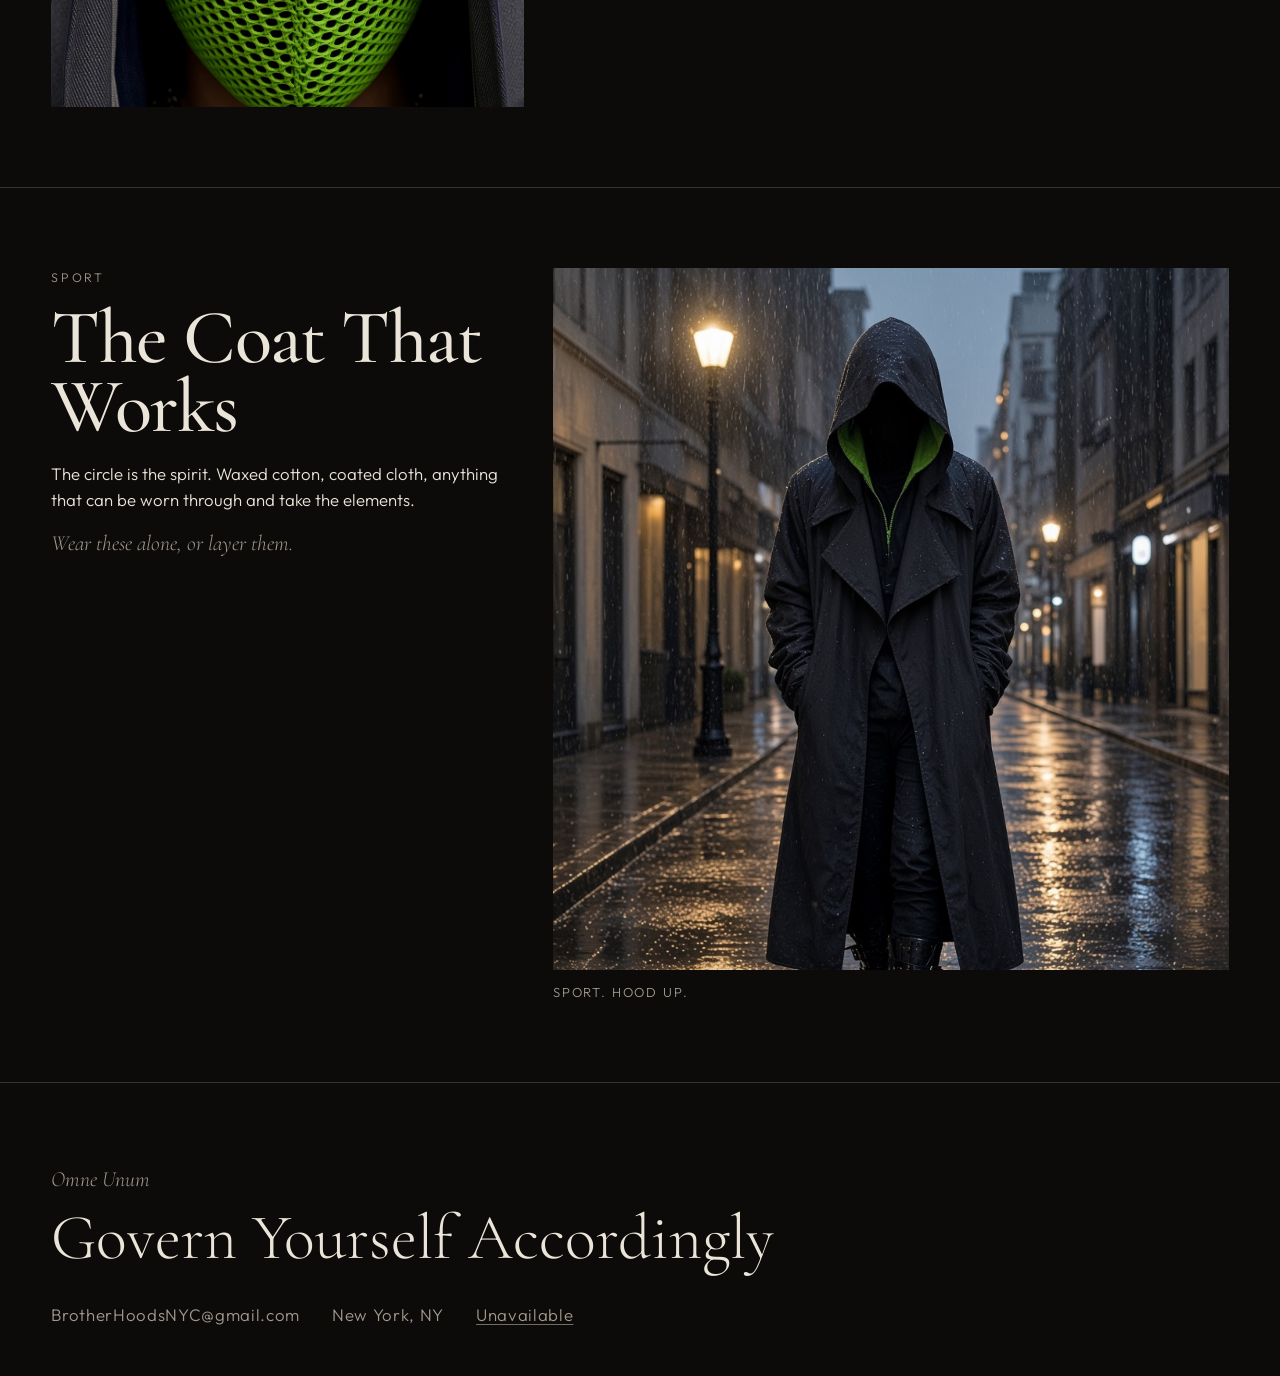
==== commit b05df4b5: "Add files via upload" ====
--- a/index.html
+++ b/index.html
@@ -3,117 +3,195 @@
 <head>
   <meta charset="utf-8" />
   <meta name="viewport" content="width=device-width, initial-scale=1" />
-  <title>Unavailable — Nick Stryker</title>
-  <meta name="description" content="Couture, leather, commissioned pieces by Nick Stryker. Cut by hand in New York, fitted in person by appointment." />
-  <link rel="canonical" href="https://unavailable.nyc/" />
-  <meta name="robots" content="index, follow" />
-  <link rel="icon" href="/images/mark-b.png" type="image/png" />
-  <link rel="apple-touch-icon" href="/images/mark-b.png" />
-  <meta property="og:title" content="Unavailable — Nick Stryker" />
-  <meta property="og:description" content="Couture, leather, commissioned pieces by Nick Stryker. Cut by hand in New York, fitted in person by appointment." />
-  <meta property="og:url" content="https://unavailable.nyc/" />
-  <meta property="og:site_name" content="Unavailable By Nick" />
-  <meta property="og:type" content="website" />
-  <meta property="og:locale" content="en_US" />
-  <meta property="og:image" content="https://unavailable.nyc/images/hood.jpg" />
-  <meta name="twitter:card" content="summary_large_image" />
-  <meta name="twitter:title" content="Unavailable — Nick Stryker" />
-  <meta name="twitter:description" content="Couture, leather, commissioned pieces by Nick Stryker. Cut by hand in New York, fitted in person by appointment." />
-  <meta name="twitter:image" content="https://unavailable.nyc/images/hood.jpg" />
-  <script type="application/ld+json">
-  {
-    "@context": "https://schema.org",
-    "@graph": [
-      {
-        "@type": "WebSite",
-        "name": "Unavailable By Nick",
-        "url": "https://unavailable.nyc/",
-        "publisher": { "@id": "https://unavailable.nyc/#business" }
-      },
-      {
-        "@type": "ClothingStore",
-        "@id": "https://unavailable.nyc/#business",
-        "name": "Unavailable by Nick Stryker",
-        "url": "https://unavailable.nyc/",
-        "image": "https://unavailable.nyc/images/hood.jpg",
-        "email": "nickstryker@gmail.com",
-        "foundingDate": "2010",
-        "address": {
-          "@type": "PostalAddress",
-          "streetAddress": "West 57th Street",
-          "addressLocality": "New York",
-          "addressRegion": "NY",
-          "addressCountry": "US"
-        },
-        "sameAs": "https://www.instagram.com/NickStryker"
-      }
-    ]
-  }
-  </script>
+  <title>BrotherHoods</title>
+  <meta name="description" content="One cut, in whatever cloth the life requires. Bespoke, Transcend, and Sport." />
+  <link rel="canonical" href="https://brotherhoods.nyc/" />
   <link rel="preconnect" href="https://fonts.googleapis.com" />
   <link rel="preconnect" href="https://fonts.gstatic.com" crossorigin />
-  <link href="https://fonts.googleapis.com/css2?family=Outfit:wght@300;400;500&display=swap" rel="stylesheet" />
-  <style>html,body{background:#000;color:#f3efe6}</style>
-  <link rel="stylesheet" href="/styles.css" />
-  <noscript><style>.letters span{opacity:1;transform:none}</style></noscript>
+  <link href="https://fonts.googleapis.com/css2?family=Cormorant+Garamond:ital,wght@0,500;0,600;1,500&family=Outfit:wght@300;400;700&display=swap" rel="stylesheet" />
+  <link rel="stylesheet" href="styles.css?v=15" />
 </head>
 <body>
   <a class="skip" href="#main">Skip to content</a>
   <header class="site-header">
-    <a class="wordmark" href="/" aria-current="page">Unavailable</a>
-    <nav class="nav" aria-label="Primary">
-      <a href="/collection.html">Collection</a>
-      <a href="/story.html">Story</a>
-      <a href="/fitting.html">Book a fitting</a>
+    <a class="wordmark" href="#top">BrotherHoods</a>
+    <nav class="nav" aria-label="Sections">
+      <a href="#bespoke">Bespoke</a>
+      <a href="#transcend">Transcend</a>
+      <a href="#sport">Sport</a>
     </nav>
   </header>
+
   <main id="main">
-    <section class="hero">
-      <h1 class="display" aria-label="Unavailable">
-        <span class="letters" aria-hidden="true"><span>U</span><span>N</span><span>A</span><span>V</span><span>A</span><span>I</span><span>L</span><span>A</span><span>B</span><span>L</span><span>E</span></span>
-      </h1>
-      <p class="meta">By Nick Stryker · New York City · Since 2010</p>
-      <p class="lede">Couture, leather, commissioned pieces. Cut by hand, made for private collectors, fitted in person by appointment only.</p>
-      <div class="actions">
-        <a class="btn btn-lime" href="/fitting.html">Request a fitting</a>
-        <a class="btn btn-line" href="/collection.html">View the collection</a>
+    <section class="hero" id="top">
+      <p class="eyebrow">New York</p>
+      <div class="nameplate">
+        <svg class="emblem" viewBox="0 0 680 230" aria-hidden="true">
+          <g fill="none" stroke="currentColor" stroke-width="1.9" stroke-linejoin="miter" transform="translate(340,112) scale(1.6)">
+            <circle id="emblem-ci" r="32"></circle>
+            <rect id="emblem-sq" x="-28.36" y="-28.36" width="56.72" height="56.72" transform="rotate(45)"></rect>
+            <polygon id="emblem-tr" points="0,-49.8 43.1,24.9 -43.1,24.9"></polygon>
+          </g>
+        </svg>
+        <h1>BrotherHoods</h1>
+      </div>
+      <p class="lede" id="lede">
+        <span class="lede-line">One cut. Every cloth.</span>
+        <span class="lede-line lede-latin">Omne Unum</span>
+      </p>
+      <p class="duties">
+        <a href="#bespoke">Bespoke</a>
+        <span class="sep" aria-hidden="true">•</span>
+        <a href="#transcend">Transcend</a>
+        <span class="sep" aria-hidden="true">•</span>
+        <a href="#sport">Sport</a>
+      </p>
+    </section>
+
+    <figure class="plate">
+      <img src="images/backs-low-broad.jpg?v=close" alt="The same hooded coat from the back, in black and in gray denim. The hood sits lower, one piece, no center seam. Shoulders a little broader. One wide belt strip from hip to hip." />
+      <figcaption>
+        <span>Black Pima</span>
+        <span>Gray denim</span>
+      </figcaption>
+    </figure>
+
+    <section class="chapter" id="bespoke">
+      <div class="chapter-copy">
+        <p class="eyebrow">Bespoke</p>
+        <h2>The Order</h2>
+        <p>The square is the body, measured to one. You name the duty and the cloth. A number of luxurious options.</p>
+        <p class="note">For worthy Brethren, at the lecture or with a cigar.</p>
+      </div>
+      <figure>
+        <img src="images/order-front.jpg?v=wider" alt="Three-quarter view of the gray denim robe. It hangs open from the hood with no closure. The belt stops at the side seam. The pockets are hidden in the side seams." />
+        <figcaption>Bespoke. Gray denim.</figcaption>
+      </figure>
+    </section>
+
+    <section class="chapter chapter-flip" id="transcend">
+      <div class="chapter-copy">
+        <p class="eyebrow">Transcend</p>
+        <h2>Ritual And Festival</h2>
+        <p>A cloth selected to be seen across the room. It's all about presentation.</p>
+        <p class="note">Bulk orders available for ritual purposes.</p>
+      </div>
+      <div class="stack">
+        <figure>
+          <img src="images/transcend-open.jpg?v=original" alt="Black hooded coat worn open. A separate green mesh mask covers the face." />
+          <figcaption>Transcend. Black Pima - Mask sold separately at <a class="out" href="https://www.unavailable.nyc/" target="_blank" rel="noopener noreferrer">Unavailable</a>.</figcaption>
+        </figure>
+        <figure class="detail">
+          <img src="images/the-veil.jpg" alt="Close view of the green mesh mask, a separate Unavailable piece worn over the face." />
+        </figure>
       </div>
     </section>
-    <section class="section" aria-labelledby="selected">
-      <div class="section-head">
-        <p class="eyebrow" id="selected">Selected pieces</p>
-        <a href="/collection.html">View the collection</a>
+
+    <section class="chapter" id="sport">
+      <div class="chapter-copy">
+        <p class="eyebrow">Sport</p>
+        <h2>The Coat That Works</h2>
+        <p>The circle is the spirit. Waxed cotton, coated cloth, anything that can be worn through and take the elements.</p>
+        <p class="note">Wear these alone, or layer them.</p>
       </div>
-      <div class="grid">
-        <article class="piece">
-          <a href="/collection.html#hood">
-            <div class="plate"><img src="/images/hood.jpg" alt="White mesh hood, shown in profile" /></div>
-            <h2>Hood</h2>
-            <p class="price">$400</p>
-          </a>
-        </article>
-        <article class="piece">
-          <a href="/collection.html#belt-bag">
-            <div class="plate"><img src="/images/belt-bag.jpg" alt="Black leather belt bag with white saddle stitching" /></div>
-            <h2>Belt Bag</h2>
-            <p class="price">$6,000</p>
-          </a>
-        </article>
-        <article class="piece">
-          <a href="/collection.html#gauntlet">
-            <div class="plate"><img src="/images/gauntlet.jpg" alt="Black ribbed gauntlet with metal studs and flared plates" /><span class="badge">Unavailable</span></div>
-            <h2>Shredder Gauntlet</h2>
-            <p class="price">$600</p>
-          </a>
-        </article>
-      </div>
+      <figure>
+        <img src="images/sport-rain.jpg" alt="The black hooded coat worn in the rain, hood up, hands in the pockets." />
+        <figcaption>Sport. Hood up.</figcaption>
+      </figure>
     </section>
   </main>
+
   <footer class="site-footer">
-    <span>unavailable.nyc</span>
-    <a href="mailto:nickstryker@gmail.com">nickstryker@gmail.com</a>
-    <span>West 57th Street</span>
+    <p class="latin">Omne Unum</p>
+    <p class="motto">Govern Yourself Accordingly</p>
+    <div class="contact">
+      <a href="mailto:BrotherHoodsNYC@gmail.com">BrotherHoodsNYC@gmail.com</a>
+      <span>New York, NY</span>
+      <a class="out" href="https://www.unavailable.nyc/" target="_blank" rel="noopener noreferrer">Unavailable</a>
+    </div>
   </footer>
-  <script src="/home.js"></script>
+  <script>
+    (function () {
+      var S = Math.sqrt(3);
+      var A = { c: 32, s: 56.72, t: 86.2 };
+      var P = { c: 32, s: 50.27, t: 67.02 };
+      var X = [-100, 0, 100];
+      var B = 35;
+      var UNTURN = 1.6;
+      var MOVE = 3.6;
+      var HOLD = 5;
+      var BACK = 2.6;
+      var sq = document.getElementById("emblem-sq");
+      var tr = document.getElementById("emblem-tr");
+      var ci = document.getElementById("emblem-ci");
+      var emblem = document.querySelector(".emblem");
+      var lede = document.getElementById("lede");
+      var lined = UNTURN + MOVE;
+      function smooth(x) {
+        x = Math.min(1, Math.max(0, x));
+        return x * x * x * (x * (x * 6 - 15) + 10);
+      }
+      function lerp(a, b, k) { return a + (b - a) * k; }
+      function draw(rot, sep, m) {
+        var c = lerp(A.c, P.c, m);
+        var s = lerp(A.s, P.s, m);
+        var w = lerp(A.t, P.t, m);
+        var R = w / S;
+        var sy = lerp(0, B - s / 2, sep);
+        var ty = lerp(0, B - w / (2 * S), sep);
+        var cy = lerp(0, B - c, sep);
+        sq.setAttribute("x", -s / 2);
+        sq.setAttribute("y", -s / 2);
+        sq.setAttribute("width", s);
+        sq.setAttribute("height", s);
+        sq.setAttribute("transform", "translate(" + (X[0] * sep) + "," + sy + ") rotate(" + rot + ")");
+        tr.setAttribute("points", "0," + (-R) + " " + (w / 2) + "," + (R / 2) + " " + (-w / 2) + "," + (R / 2));
+        tr.setAttribute("transform", "translate(" + (X[1] * sep) + "," + ty + ")");
+        ci.setAttribute("r", c);
+        ci.setAttribute("cx", X[2] * sep);
+        ci.setAttribute("cy", cy);
+      }
+      var raf = null;
+      function play() {
+        if (raf) cancelAnimationFrame(raf);
+        emblem.classList.remove("rest");
+        lede.classList.remove("show-latin");
+        var t0 = null;
+        function step(ts) {
+          if (t0 === null) t0 = ts;
+          var t = (ts - t0) / 1000;
+          if (t < UNTURN) {
+            draw(45 * (1 - smooth(t / UNTURN)), 0, 0);
+            lede.classList.remove("show-latin");
+          } else if (t < lined) {
+            var k = smooth((t - UNTURN) / MOVE);
+            draw(0, k, k);
+            if (k > 0.82) lede.classList.add("show-latin");
+          } else if (t < lined + HOLD) {
+            draw(0, 1, 1);
+            lede.classList.add("show-latin");
+          } else if (t < lined + HOLD + BACK) {
+            var u = (t - lined - HOLD) / BACK;
+            var back = 1 - smooth(u);
+            draw(45 * (1 - back), back, back);
+            if (u > 0.62) lede.classList.remove("show-latin");
+          } else {
+            draw(45, 0, 0);
+            lede.classList.remove("show-latin");
+            emblem.classList.add("rest");
+            raf = null;
+            return;
+          }
+          raf = requestAnimationFrame(step);
+        }
+        draw(45, 0, 0);
+        raf = requestAnimationFrame(step);
+      }
+      if (window.matchMedia("(prefers-reduced-motion: reduce)").matches) {
+        draw(45, 0, 0);
+        emblem.classList.add("rest");
+      } else play();
+    })();
+  </script>
 </body>
 </html>
--- a/styles.css
+++ b/styles.css
@@ -1,22 +1,24 @@
 :root {
-  --bg: #000;
-  --ink: #f3efe6;
-  --muted: #b7b2a6;
-  --faint: #8d887e;
-  --line: rgba(243, 239, 230, 0.2);
-  --lime: #c6ff00;
-  --lime-ink: #111;
-  --plate: #efefef;
+  --bg: #0c0b0a;
+  --ink: #ebe4d8;
+  --dim: #a3988c;
+  --line: rgba(235, 228, 216, 0.18);
+  --serif: "Cormorant Garamond", "Palatino Linotype", Palatino, serif;
   --sans: "Outfit", "Avenir Next", "Segoe UI", sans-serif;
-  --pad: clamp(1.25rem, 4vw, 3.25rem);
+  --pad: clamp(1.25rem, 4vw, 4rem);
 }
 
 * { box-sizing: border-box; }
 
-html {
-  scroll-behavior: smooth;
-  background: #000;
-  color-scheme: dark;
+html { scroll-behavior: smooth; }
+
+::selection {
+  background: var(--ink);
+  color: var(--bg);
+}
+
+@media (prefers-reduced-motion: reduce) {
+  html { scroll-behavior: auto; }
 }
 
 body {
@@ -26,518 +28,289 @@
   font-family: var(--sans);
   font-weight: 300;
   font-size: 1.05rem;
-  line-height: 1.6;
-}
-
-img { display: block; max-width: 100%; }
+  line-height: 1.55;
+}
+
+img { display: block; width: 100%; height: auto; }
 
 a { color: inherit; text-decoration: none; }
 
-button, input, select, textarea { font: inherit; color: inherit; }
+a:focus-visible {
+  outline: 1px solid var(--ink);
+  outline-offset: 3px;
+}
+
+a.out {
+  text-decoration: underline;
+  text-underline-offset: 0.18em;
+  text-decoration-thickness: 1px;
+  text-decoration-color: rgba(235, 228, 216, 0.45);
+}
+
+a.out:hover { text-decoration-color: var(--ink); }
 
 .skip {
   position: absolute;
   left: 1rem;
   top: -4rem;
-  background: var(--lime);
-  color: var(--lime-ink);
-  padding: 0.5rem 0.8rem;
+  background: var(--ink);
+  color: var(--bg);
+  padding: 0.45rem 0.7rem;
   z-index: 5;
 }
 
 .skip:focus { top: 1rem; }
 
 .site-header {
+  position: sticky;
+  top: 0;
+  z-index: 4;
   display: flex;
   align-items: center;
   justify-content: space-between;
   gap: 1.5rem;
-  min-height: 4.5rem;
-  padding: 0.9rem var(--pad);
+  padding: 1rem var(--pad);
+  background: rgba(12, 11, 10, 0.92);
   border-bottom: 1px solid var(--line);
-}
-
-.wordmark,
-.nav a,
-.eyebrow,
-.meta,
-.btn,
-.price,
-.site-footer,
-label {
-  font-weight: 400;
+  backdrop-filter: blur(10px);
+}
+
+.wordmark {
+  font-family: var(--serif);
+  font-size: 1.65rem;
+  font-weight: 500;
+  letter-spacing: 0.01em;
+}
+
+.wordmark:hover { color: white; }
+
+.nav {
+  display: flex;
+  gap: clamp(1rem, 3vw, 2.25rem);
+  font-size: 0.92rem;
+  letter-spacing: 0.08em;
+}
+
+.nav a:hover { color: white; }
+
+.hero {
+  display: flex;
+  flex-direction: column;
+  justify-content: flex-end;
+  padding: 14vh var(--pad) 4.5vh;
+}
+
+.eyebrow {
+  margin: 0 0 0.8rem;
+  color: var(--dim);
+  font-size: 0.78rem;
   letter-spacing: 0.22em;
   text-transform: uppercase;
 }
 
-.wordmark {
+h1, h2 {
+  margin: 0;
+  font-family: var(--serif);
+  font-weight: 500;
+  letter-spacing: -0.02em;
+}
+
+h1 {
+  font-size: clamp(3.4rem, 13vw, 12.5rem);
+  line-height: 0.84;
+}
+
+.nameplate {
   position: relative;
-  display: inline-block;
+  width: max-content;
+  max-width: 100%;
+}
+
+.nameplate h1 {
+  position: relative;
+  z-index: 1;
+}
+
+.emblem {
+  position: absolute;
+  left: 50%;
+  top: 46%;
+  width: 158%;
+  height: auto;
+  transform: translate(-50%, -50%);
+  color: var(--ink);
+  opacity: 0.2;
+  pointer-events: none;
+  overflow: visible;
+  transition: opacity 1.4s ease;
+}
+
+.emblem.rest { opacity: 0.11; }
+
+.lede {
+  display: grid;
+  max-width: 36rem;
+  margin: 1.35rem 0 0;
+  font-size: clamp(1.2rem, 2vw, 1.65rem);
+  color: var(--ink);
+}
+
+.lede-line {
+  grid-area: 1 / 1;
+  transition: opacity 0.9s ease;
+}
+
+.lede-latin { opacity: 0; }
+
+.lede.show-latin .lede-line:first-child { opacity: 0; }
+.lede.show-latin .lede-latin { opacity: 1; }
+
+.duties {
+  display: flex;
+  flex-wrap: wrap;
+  align-items: center;
+  gap: 0.45rem 0.85rem;
+  margin: 0.9rem 0 0;
+  color: var(--dim);
+  letter-spacing: 0.12em;
+  text-transform: uppercase;
   font-size: 0.78rem;
-  letter-spacing: 0.28em;
-}
-
-.wordmark::after {
-  content: "";
-  position: absolute;
-  left: 0;
-  top: 0.62em;
-  width: 100%;
-  height: 1px;
-  background: var(--lime);
-  transform: scaleX(0);
-  transform-origin: left center;
-  animation: unavailable 6.4s cubic-bezier(0.65, 0.05, 0.36, 1) infinite;
-}
-
-.nav {
+}
+
+.duties a:hover { color: var(--ink); }
+
+.sep {
+  font-weight: 700;
+  font-size: 1.15em;
+  line-height: 1;
+}
+
+.plate {
+  margin: 0;
+  padding: 0 var(--pad) 6rem;
+}
+
+.plate img {
+  background: #000;
+}
+
+.plate figcaption,
+figure figcaption {
+  display: flex;
+  justify-content: space-between;
+  gap: 1rem;
+  margin-top: 0.75rem;
+  color: var(--dim);
+  font-size: 0.82rem;
+  letter-spacing: 0.14em;
+  text-transform: uppercase;
+}
+
+.chapter {
+  display: grid;
+  grid-template-columns: minmax(16rem, 0.8fr) 1.2fr;
+  gap: clamp(1.5rem, 4vw, 4rem);
+  align-items: start;
+  padding: 5rem var(--pad);
+  border-top: 1px solid var(--line);
+  scroll-margin-top: 4.5rem;
+}
+
+.chapter figure img {
+  max-height: 78vh;
+  object-fit: cover;
+  object-position: center top;
+}
+
+.chapter figure img.whole {
+  object-fit: contain;
+  object-position: center;
+  background: #e6e1d8;
+}
+
+.chapter-flip { grid-template-columns: 1.2fr minmax(16rem, 0.8fr); }
+
+.chapter-flip .chapter-copy { order: 2; }
+
+h2 {
+  font-size: clamp(3rem, 6vw, 5.5rem);
+  line-height: 0.9;
+  margin-bottom: 1.25rem;
+}
+
+.chapter-copy p { margin: 0 0 1rem; max-width: 34rem; }
+
+.note {
+  color: var(--dim);
+  font-family: var(--serif);
+  font-style: italic;
+  font-size: 1.35rem;
+  line-height: 1.3;
+}
+
+.stack {
+  display: grid;
+  gap: 1.25rem;
+}
+
+.detail { max-width: 70%; }
+
+.detail img {
+  max-height: 52vh;
+  object-position: center;
+}
+
+figure { margin: 0; }
+
+.site-footer {
+  padding: 5rem var(--pad) 3rem;
+  border-top: 1px solid var(--line);
+}
+
+.latin {
+  margin: 0 0 0.6rem;
+  color: var(--dim);
+  font-family: var(--serif);
+  font-style: italic;
+  font-size: 1.35rem;
+}
+
+.motto {
+  margin: 0 0 2rem;
+  font-family: var(--serif);
+  font-size: clamp(2.2rem, 5vw, 4rem);
+  line-height: 1;
+}
+
+.contact {
   display: flex;
   flex-wrap: wrap;
-  justify-content: flex-end;
-  gap: 1.35rem 1.8rem;
-}
-
-.nav a {
-  font-size: 0.72rem;
-  color: var(--ink);
-}
-
-.nav a[aria-current="page"] { color: var(--lime); }
-
-.nav a:hover { color: var(--lime); }
-
-.hero {
-  min-height: calc(100svh - 4.5rem);
-  padding: clamp(3.5rem, 11vh, 7.5rem) var(--pad) clamp(4rem, 14vh, 8rem);
-  display: flex;
-  flex-direction: column;
-  justify-content: center;
-}
-
-.display {
-  margin: 0;
-  font-family: var(--sans);
-  font-weight: 500;
-  font-size: clamp(3.1rem, 10.6vw, 11.4rem);
-  line-height: 0.86;
-  letter-spacing: -0.03em;
-  text-transform: uppercase;
-}
-
-.letters {
-  position: relative;
-  display: inline-block;
-}
-
-.letters::after {
-  content: "";
-  position: absolute;
-  left: 0;
-  top: 0.31em;
-  width: 100%;
-  height: 0.045em;
-  background: var(--lime);
-  transform: scaleX(0);
-  transform-origin: left center;
-  opacity: 0;
-  pointer-events: none;
-  z-index: 1;
-}
-
-.letters.strike::after {
-  animation: unavailable 6.4s cubic-bezier(0.65, 0.05, 0.36, 1) 1;
-}
-
-.letters span {
-  display: inline-block;
-  opacity: 0;
-  transform: translateY(0.28em);
-}
-
-.letters.is-in span {
-  animation: rise 0.85s cubic-bezier(0.16, 1, 0.3, 1) both;
-}
-
-.letters span:nth-child(1) { animation-delay: 0.02s; }
-.letters span:nth-child(2) { animation-delay: 0.07s; }
-.letters span:nth-child(3) { animation-delay: 0.12s; }
-.letters span:nth-child(4) { animation-delay: 0.17s; }
-.letters span:nth-child(5) { animation-delay: 0.22s; }
-.letters span:nth-child(6) { animation-delay: 0.27s; }
-.letters span:nth-child(7) { animation-delay: 0.32s; }
-.letters span:nth-child(8) { animation-delay: 0.37s; }
-.letters span:nth-child(9) { animation-delay: 0.42s; }
-.letters span:nth-child(10) { animation-delay: 0.47s; }
-.letters span:nth-child(11) { animation-delay: 0.52s; }
-
-.meta {
-  margin: 1.7rem 0 0;
-  color: var(--muted);
-  font-size: 0.72rem;
-  letter-spacing: 0.26em;
-}
-
-.lede {
-  max-width: 36rem;
-  margin: 1.45rem 0 0;
-  color: #ddd6c8;
-  font-size: 1.05rem;
-  line-height: 1.55;
-}
-
-.actions {
-  display: flex;
-  flex-wrap: wrap;
-  gap: 0.75rem;
-  margin-top: 2rem;
-}
-
-.btn {
-  display: inline-flex;
-  align-items: center;
-  justify-content: center;
-  min-height: 3rem;
-  padding: 0.85rem 1.25rem;
-  border: 1px solid transparent;
-  font-size: 0.72rem;
-  letter-spacing: 0.16em;
-  cursor: pointer;
-  background: transparent;
-}
-
-.btn-lime {
-  background: var(--lime);
-  color: var(--lime-ink);
-}
-
-.btn-lime:hover { background: #d5ff4a; }
-
-.btn-line {
-  border-color: rgba(243, 239, 230, 0.72);
-  color: var(--ink);
-}
-
-.btn-line:hover {
-  background: var(--ink);
-  color: #111;
-}
-
-.section {
-  padding: 4.5rem var(--pad) 5rem;
-  border-top: 1px solid var(--line);
-}
-
-.section-head {
-  display: flex;
-  justify-content: space-between;
-  align-items: baseline;
-  gap: 1rem;
-  margin-bottom: 2rem;
-}
-
-.eyebrow {
-  margin: 0;
-  color: var(--muted);
-  font-size: 0.72rem;
-}
-
-.section-head a {
-  color: var(--muted);
-  font-size: 0.72rem;
-  letter-spacing: 0.18em;
-  text-transform: uppercase;
-}
-
-.section-head a:hover { color: var(--lime); }
-
-.page-title {
-  margin: 0 0 0.6rem;
-  font-family: var(--sans);
-  font-weight: 500;
-  font-size: clamp(2.6rem, 6.4vw, 5rem);
-  line-height: 0.92;
-  letter-spacing: -0.03em;
-  text-transform: uppercase;
-}
-
-.intro {
-  max-width: 38rem;
-  margin: 0 0 2.5rem;
-  color: #ddd6c8;
-}
-
-.grid {
-  display: grid;
-  grid-template-columns: repeat(3, 1fr);
-  gap: 1.25rem 1rem;
-}
-
-.grid-2 { grid-template-columns: repeat(2, 1fr); }
-
-.piece h2 {
-  margin: 0.9rem 0 0.2rem;
-  font-family: var(--sans);
-  font-weight: 400;
-  font-size: 0.95rem;
-  letter-spacing: 0.16em;
-  line-height: 1.2;
-  text-transform: uppercase;
-}
-
-.price {
-  margin: 0;
-  color: var(--muted);
-  font-size: 0.68rem;
-}
-
-.piece p:last-child,
-.blurb {
-  margin: 0.7rem 0 0;
-  color: #d4cec2;
-  font-size: 0.98rem;
-}
-
-.plate {
-  position: relative;
-  background: var(--plate);
-  aspect-ratio: 1;
-  overflow: hidden;
-}
-
-.badge {
-  position: absolute;
-  right: 0.55rem;
-  bottom: 0.55rem;
-  z-index: 1;
-  margin: 0;
-  padding: 0.38rem 0.5rem 0.34rem;
-  background: #000;
-  color: var(--ink);
-  border-left: 2px solid var(--lime);
-  font-size: 0.62rem;
-  font-weight: 400;
-  letter-spacing: 0.18em;
-  line-height: 1;
-  text-transform: uppercase;
-  pointer-events: none;
-}
-
-.plate img {
-  width: 100%;
-  height: 100%;
-  object-fit: contain;
-}
-
-.request {
-  display: inline-block;
-  margin-top: 0.9rem;
-  color: var(--lime);
-  font-size: 0.72rem;
-  letter-spacing: 0.16em;
-  text-transform: uppercase;
-}
-
-.request:hover { color: var(--ink); }
-
-.story-copy {
-  max-width: 40rem;
-}
-
-.story-copy p { margin: 0 0 1.1rem; color: #ddd6c8; }
-
-.hourglass {
-  width: 7.5rem;
-  height: auto;
-  margin: 0 0 1.4rem;
-  background: none;
-}
-
-.note {
-  margin-top: 2.5rem;
-  padding-top: 1.4rem;
-  border-top: 1px solid var(--line);
-  color: var(--muted);
-  max-width: 40rem;
-}
-
-.fit-layout {
-  display: grid;
-  grid-template-columns: 0.85fr 1.15fr;
-  gap: 3rem;
-  align-items: start;
-}
-
-.contact-list {
-  list-style: none;
-  margin: 1.6rem 0 0;
-  padding: 0;
-}
-
-.contact-list li { margin: 0.35rem 0; }
-
-.contact-list a:hover { color: var(--lime); }
-
-form {
-  display: grid;
-  gap: 0.9rem;
-}
-
-label {
-  display: grid;
-  gap: 0.4rem;
-  font-size: 0.68rem;
-  color: var(--muted);
-}
-
-input, select, textarea {
-  width: 100%;
-  background: transparent;
-  border: 1px solid var(--line);
-  padding: 0.8rem 0.85rem;
-  letter-spacing: 0;
-  text-transform: none;
-  font-weight: 300;
-}
-
-textarea { min-height: 8rem; resize: vertical; }
-
-input:focus, select:focus, textarea:focus {
-  outline: 1px solid var(--lime);
-  border-color: var(--lime);
-}
-
-select option { color: #111; }
-
-.form-note {
-  margin: 0;
-  color: var(--faint);
-  font-size: 0.9rem;
-}
-
-.site-footer {
-  display: flex;
-  flex-wrap: wrap;
-  justify-content: space-between;
-  gap: 0.8rem 2rem;
-  padding: 1.4rem var(--pad) 2rem;
-  border-top: 1px solid var(--line);
-  color: var(--faint);
-  font-size: 0.68rem;
-}
-
-.site-footer a:hover { color: var(--lime); }
-
-@media (max-width: 900px) {
-  .site-header {
-    flex-direction: column;
-    align-items: flex-start;
-    justify-content: flex-start;
-    gap: 0.72rem;
-    min-height: 0;
-    padding: 0.85rem var(--pad) 0.75rem;
-    max-width: 100%;
+  gap: 0.75rem 2rem;
+  color: var(--dim);
+  letter-spacing: 0.04em;
+}
+
+.contact a:hover { color: var(--ink); }
+
+@media (max-width: 640px) {
+  .hero {
+    padding: 4.75rem var(--pad) 2.5rem;
   }
 
-  .wordmark {
-    white-space: nowrap;
-    flex: 0 0 auto;
+  h1 { font-size: 15.6vw; }
+
+  .lede { margin-top: 1rem; }
+}
+
+@media (max-width: 800px) {
+  .chapter,
+  .chapter-flip {
+    grid-template-columns: 1fr;
   }
 
-  .nav {
-    width: 100%;
-    max-width: 100%;
-    flex-wrap: nowrap;
-    justify-content: space-between;
-    align-items: baseline;
-    gap: 0.55rem;
-  }
-
-  .nav a {
-    flex: 0 0 auto;
-    white-space: nowrap;
-    font-size: clamp(0.64rem, 2.8vw, 0.7rem);
-  }
-
-  .section-head {
-    justify-content: flex-start;
-    align-items: center;
-    flex-wrap: nowrap;
-    gap: 0.55rem;
-  }
-
-  .section-head .eyebrow,
-  .section-head a {
-    font-size: 0.64rem;
-    white-space: nowrap;
-  }
-
-  .section-head a {
-    display: inline-flex;
-    align-items: center;
-    gap: 0.55rem;
-  }
-
-  .section-head a::before {
-    content: "•";
-    color: var(--muted);
-    font-size: 4.75rem;
-    font-weight: 400;
-    letter-spacing: 0;
-    line-height: 1;
-    display: flex;
-    align-items: center;
-    justify-content: center;
-    width: 0.33em;
-    height: 0.22em;
-    overflow: visible;
-  }
-
-  .grid, .grid-2, .fit-layout { grid-template-columns: 1fr; }
-  .hero { justify-content: flex-start; min-height: auto; padding-top: 3.2rem; }
-  .display {
-    font-size: min(calc((100vw - 2 * var(--pad) - 0.5rem) / 6.46), 11.4rem);
-    white-space: nowrap;
-    overflow-wrap: normal;
-    word-break: keep-all;
-  }
-  .letters {
-    white-space: nowrap;
-    overflow-wrap: normal;
-    word-break: keep-all;
-  }
-  .meta {
-    white-space: nowrap;
-    font-size: clamp(0.5rem, 2.4vw, 0.72rem);
-  }
-}
-
-@keyframes rise {
-  from {
-    opacity: 0;
-    transform: translateY(0.28em);
-  }
-  to {
-    opacity: 1;
-    transform: none;
-  }
-}
-
-@keyframes unavailable {
-  0% { transform: scaleX(0); transform-origin: left center; opacity: 1; }
-  14% { transform: scaleX(1); transform-origin: left center; opacity: 1; }
-  28% { transform: scaleX(1); transform-origin: left center; opacity: 1; }
-  29% { transform: scaleX(1); transform-origin: right center; opacity: 1; }
-  43% { transform: scaleX(0); transform-origin: right center; opacity: 1; }
-  44%, 100% { transform: scaleX(0); transform-origin: right center; opacity: 0; }
-}
-
-@media (prefers-reduced-motion: reduce) {
-  html { scroll-behavior: auto; }
-  .letters span,
-  .letters.is-in span,
-  .wordmark::after,
-  .letters.strike::after { animation: none; }
-  .letters span { opacity: 1; transform: none; }
-  .wordmark::after,
-  .letters::after { transform: none; opacity: 0; }
-}
+  .chapter-flip .chapter-copy { order: 0; }
+
+  .detail { max-width: none; }
+
+  .nav { gap: 0.9rem; letter-spacing: 0.04em; font-size: 0.82rem; }
+}
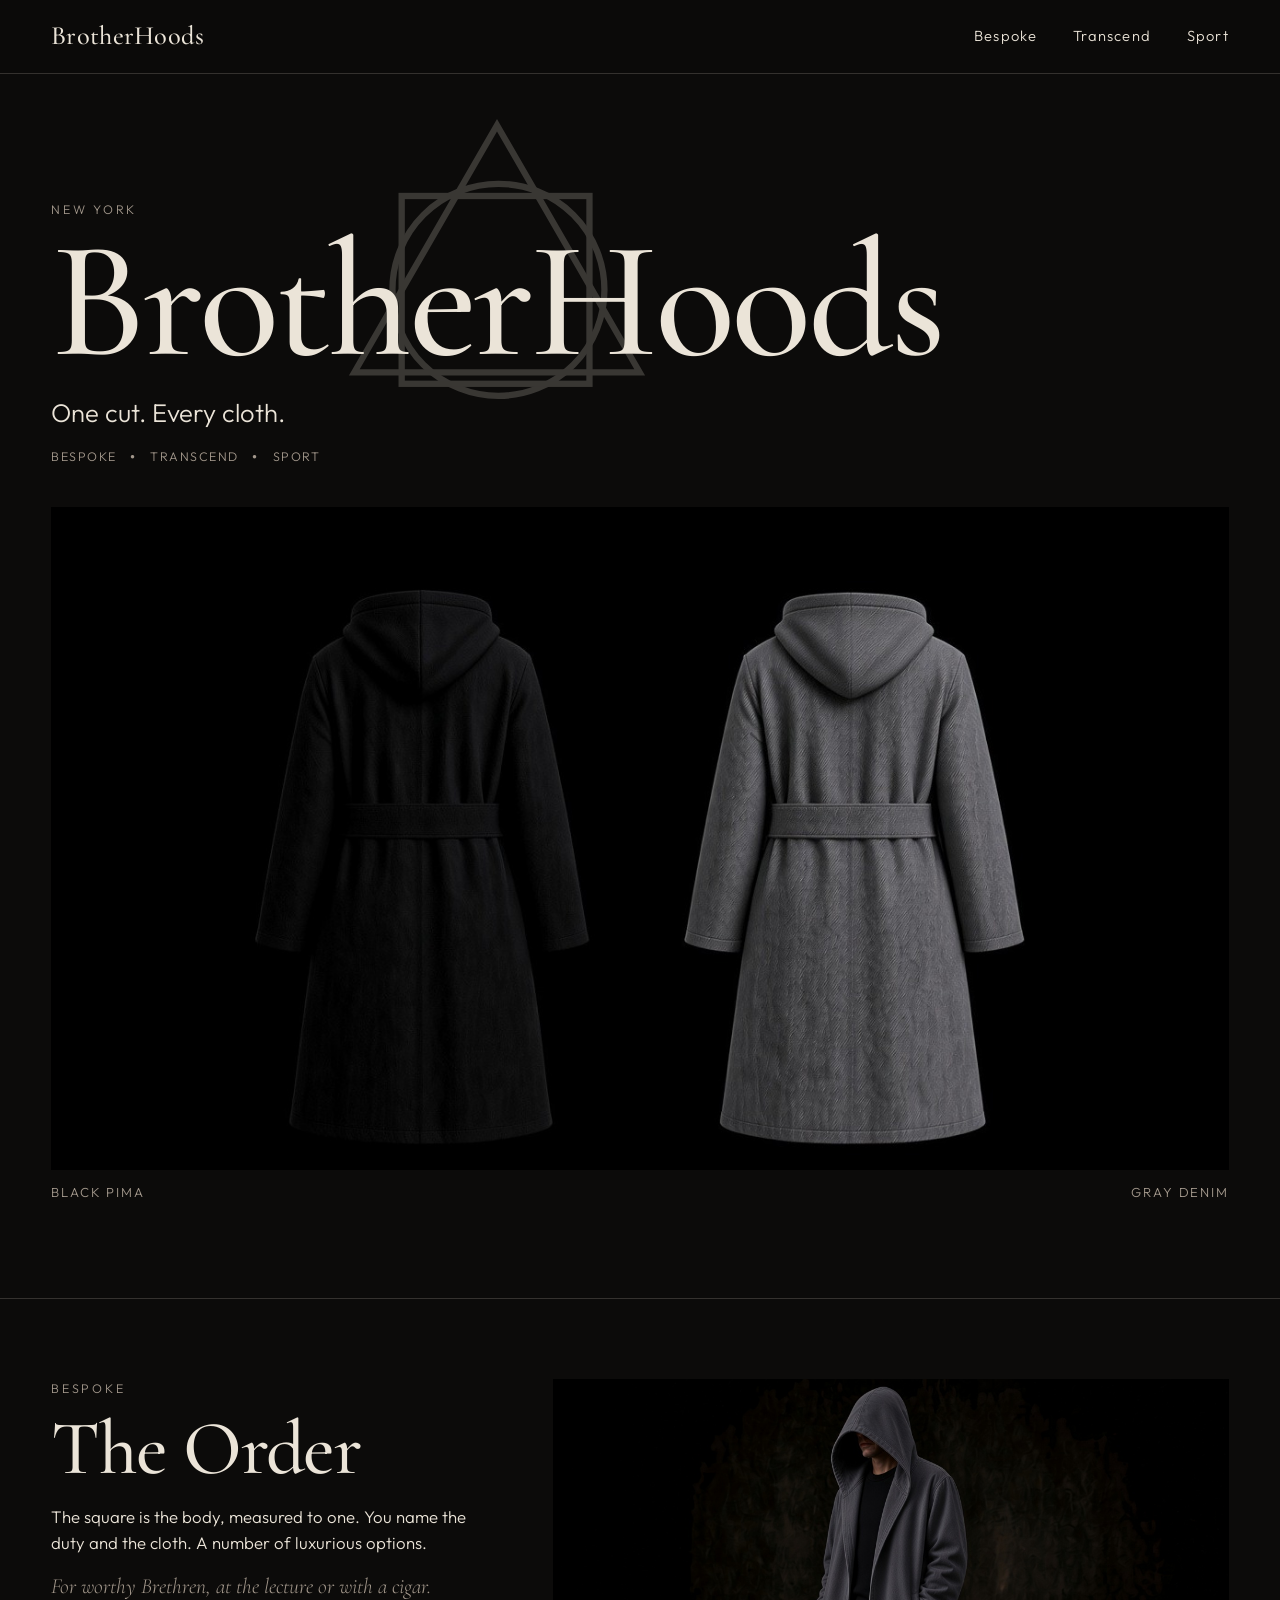
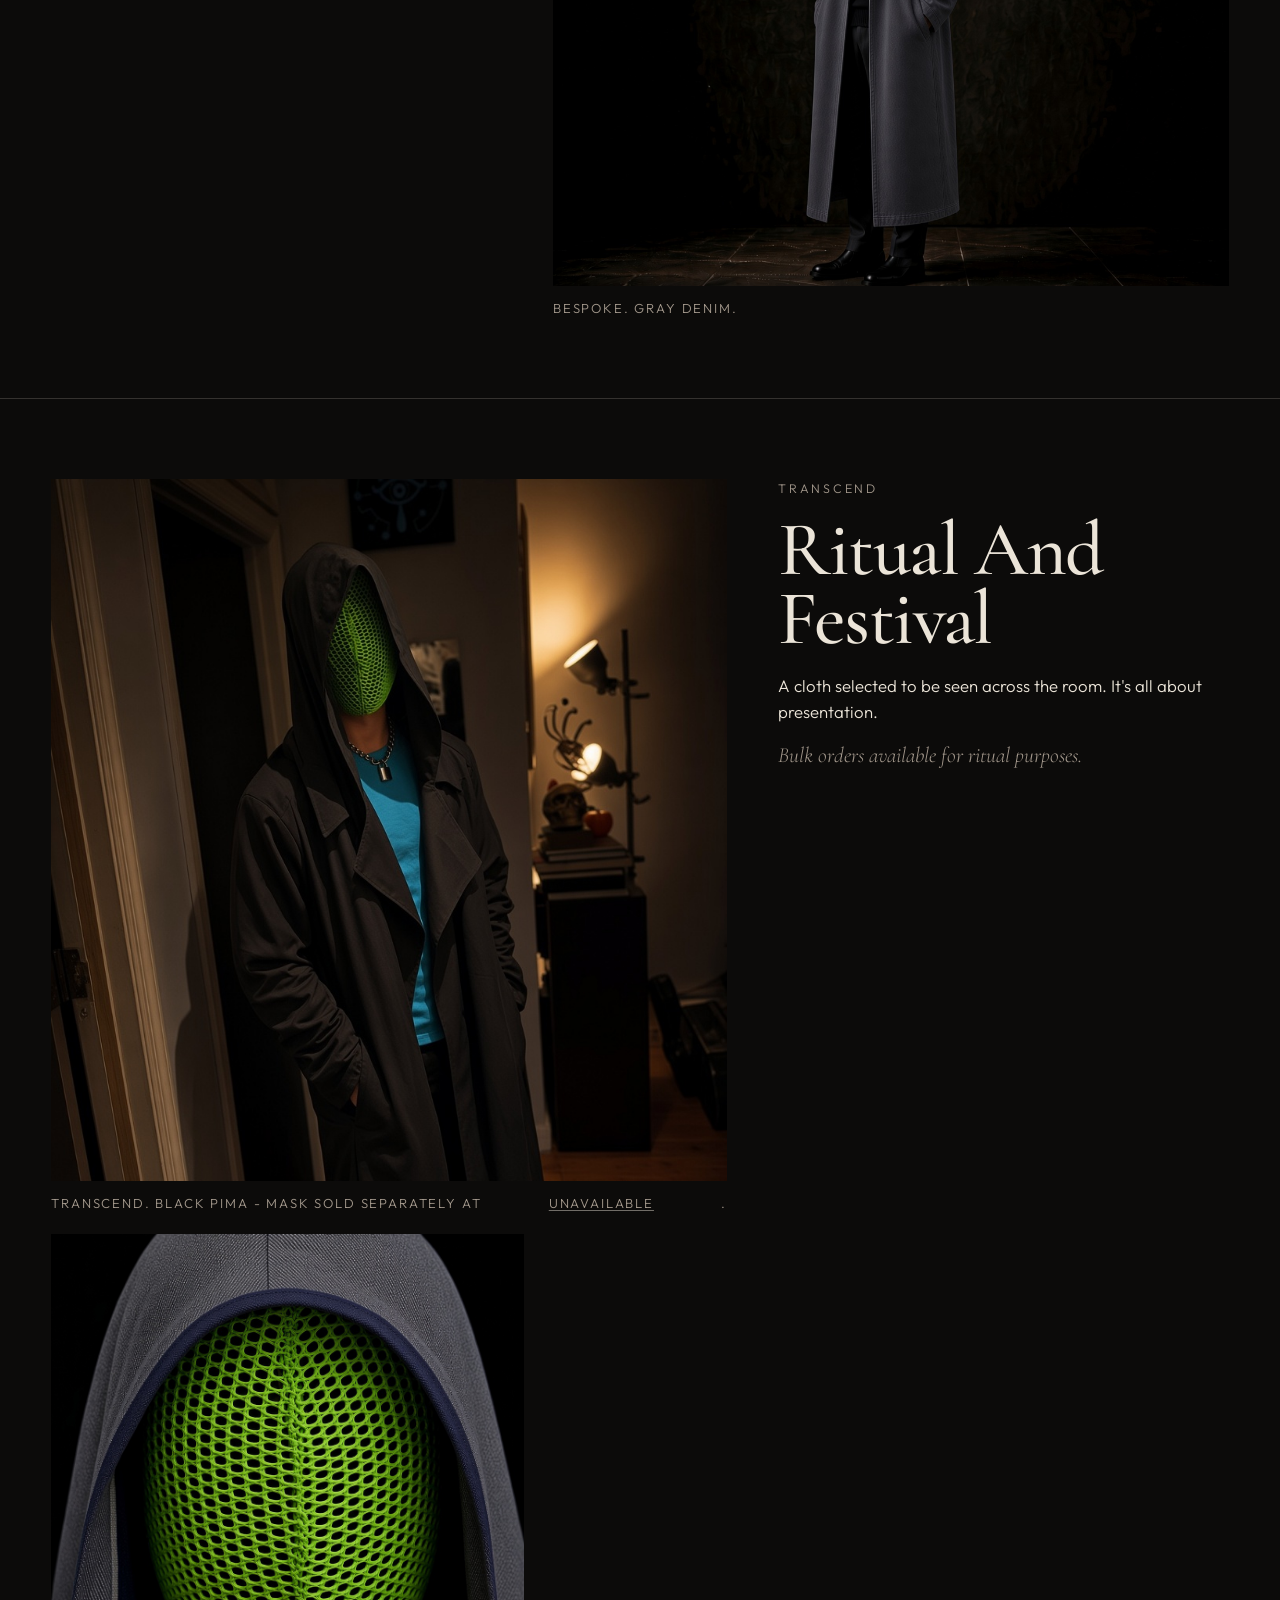
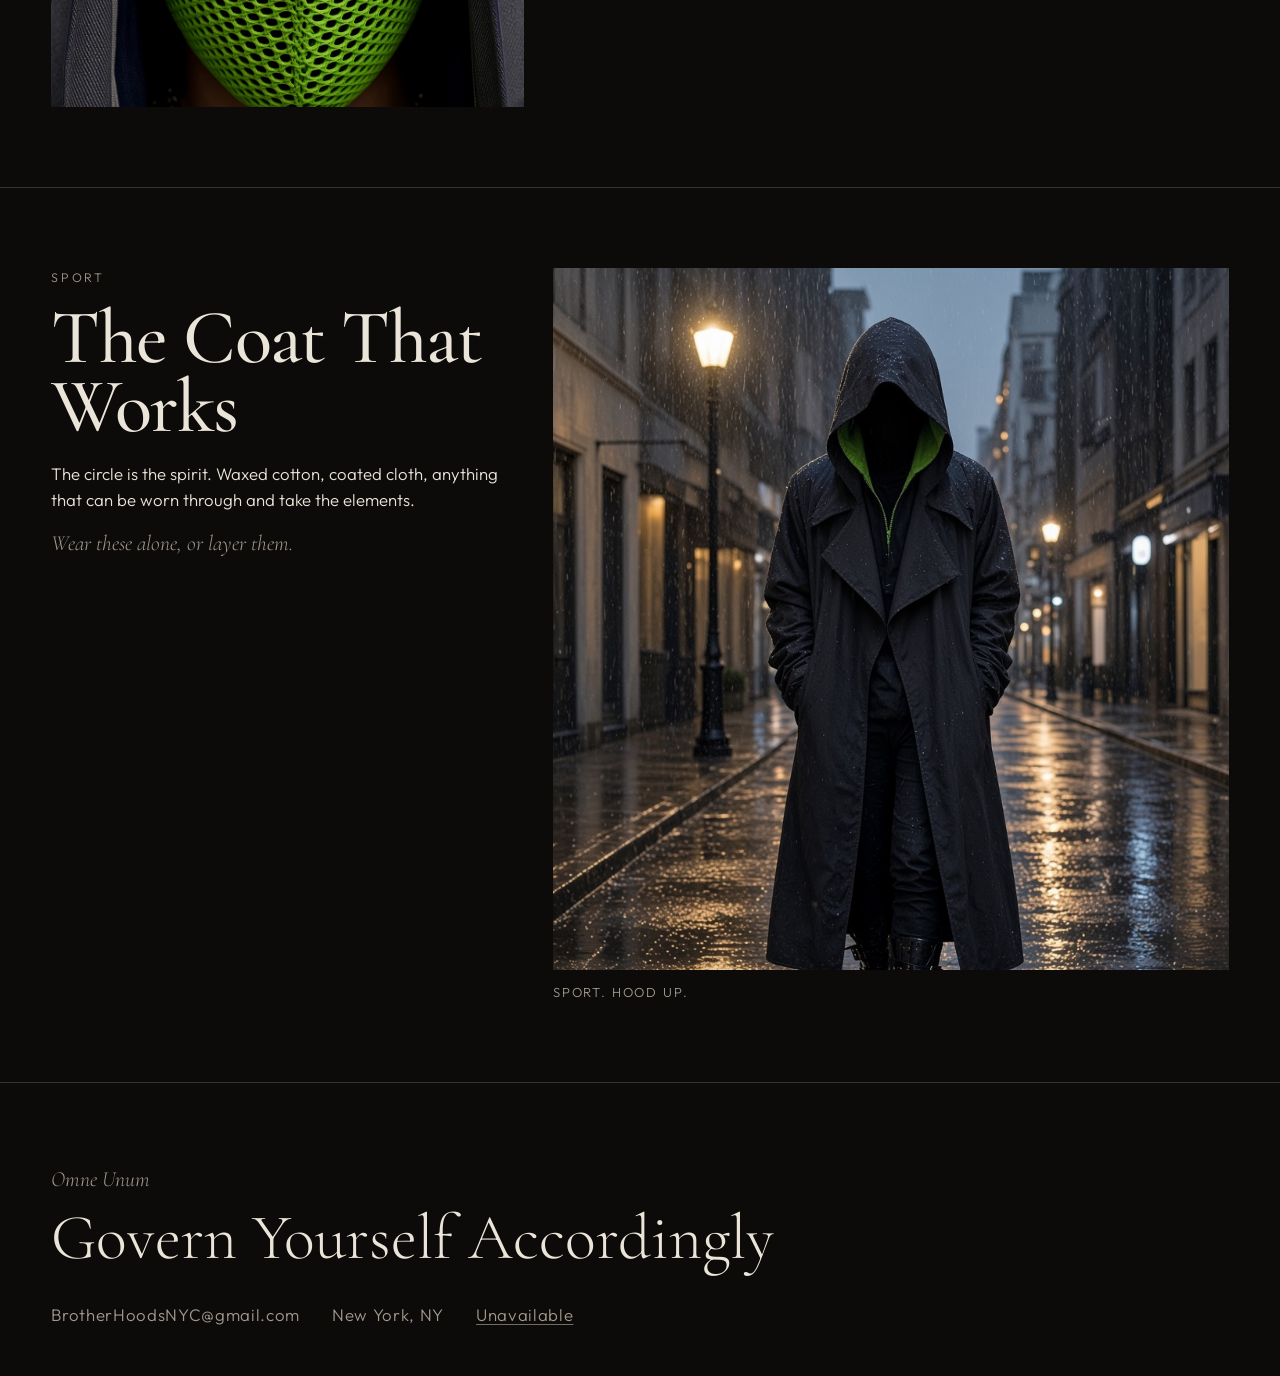
==== commit e9fe708f: "Add files via upload" ====
--- a/index.html
+++ b/index.html
@@ -4,8 +4,43 @@
   <meta charset="utf-8" />
   <meta name="viewport" content="width=device-width, initial-scale=1" />
   <title>BrotherHoods</title>
-  <meta name="description" content="One cut, in whatever cloth the life requires. Bespoke, Transcend, and Sport." />
+  <meta name="description" content="One cut. Every cloth. Bespoke, Transcend, and Sport. New York." />
   <link rel="canonical" href="https://brotherhoods.nyc/" />
+  <meta name="theme-color" content="#0c0b0a" />
+  <link rel="icon" href="/favicon.svg" type="image/svg+xml" />
+  <link rel="icon" href="/favicon-48.png" type="image/png" sizes="48x48" />
+  <link rel="apple-touch-icon" href="/apple-touch-icon.png" />
+  <meta property="og:title" content="BrotherHoods" />
+  <meta property="og:description" content="One cut. Every cloth." />
+  <meta property="og:type" content="website" />
+  <meta property="og:url" content="https://brotherhoods.nyc/" />
+  <meta property="og:site_name" content="BrotherHoods" />
+  <meta property="og:image" content="https://brotherhoods.nyc/og.jpg?v=4" />
+  <meta property="og:image:width" content="1200" />
+  <meta property="og:image:height" content="630" />
+  <meta property="og:image:alt" content="BrotherHoods, with the geometric mark. Omne Unum." />
+  <meta name="twitter:card" content="summary_large_image" />
+  <meta name="twitter:title" content="BrotherHoods" />
+  <meta name="twitter:description" content="One cut. Every cloth." />
+  <meta name="twitter:image" content="https://brotherhoods.nyc/og.jpg?v=4" />
+  <script type="application/ld+json">
+  {
+    "@context": "https://schema.org",
+    "@type": "ClothingStore",
+    "name": "BrotherHoods",
+    "url": "https://brotherhoods.nyc/",
+    "logo": "https://brotherhoods.nyc/icon-512.png",
+    "image": "https://brotherhoods.nyc/og.jpg?v=4",
+    "description": "One cut. Every cloth. Bespoke, Transcend, and Sport.",
+    "email": "BrotherHoodsNYC@gmail.com",
+    "address": {
+      "@type": "PostalAddress",
+      "addressLocality": "New York",
+      "addressRegion": "NY",
+      "addressCountry": "US"
+    }
+  }
+  </script>
   <link rel="preconnect" href="https://fonts.googleapis.com" />
   <link rel="preconnect" href="https://fonts.gstatic.com" crossorigin />
   <link href="https://fonts.googleapis.com/css2?family=Cormorant+Garamond:ital,wght@0,500;0,600;1,500&family=Outfit:wght@300;400;700&display=swap" rel="stylesheet" />
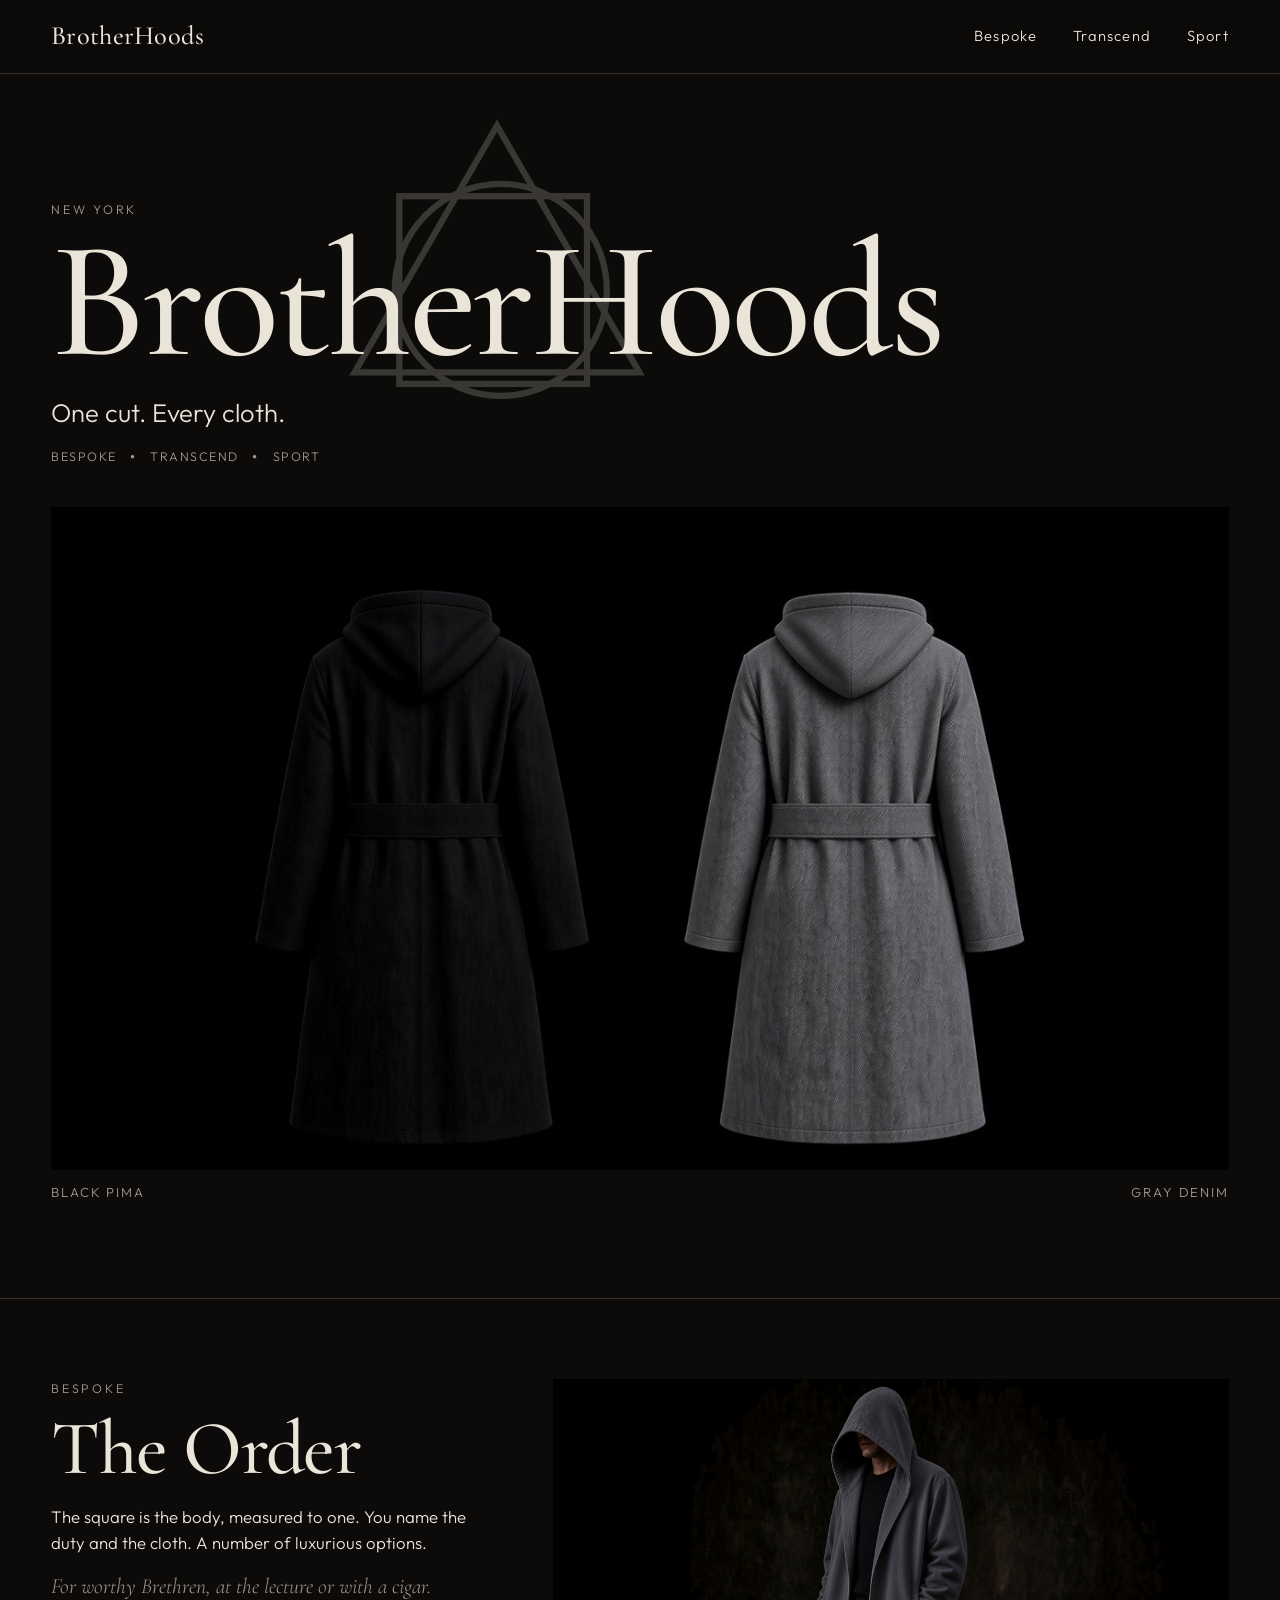
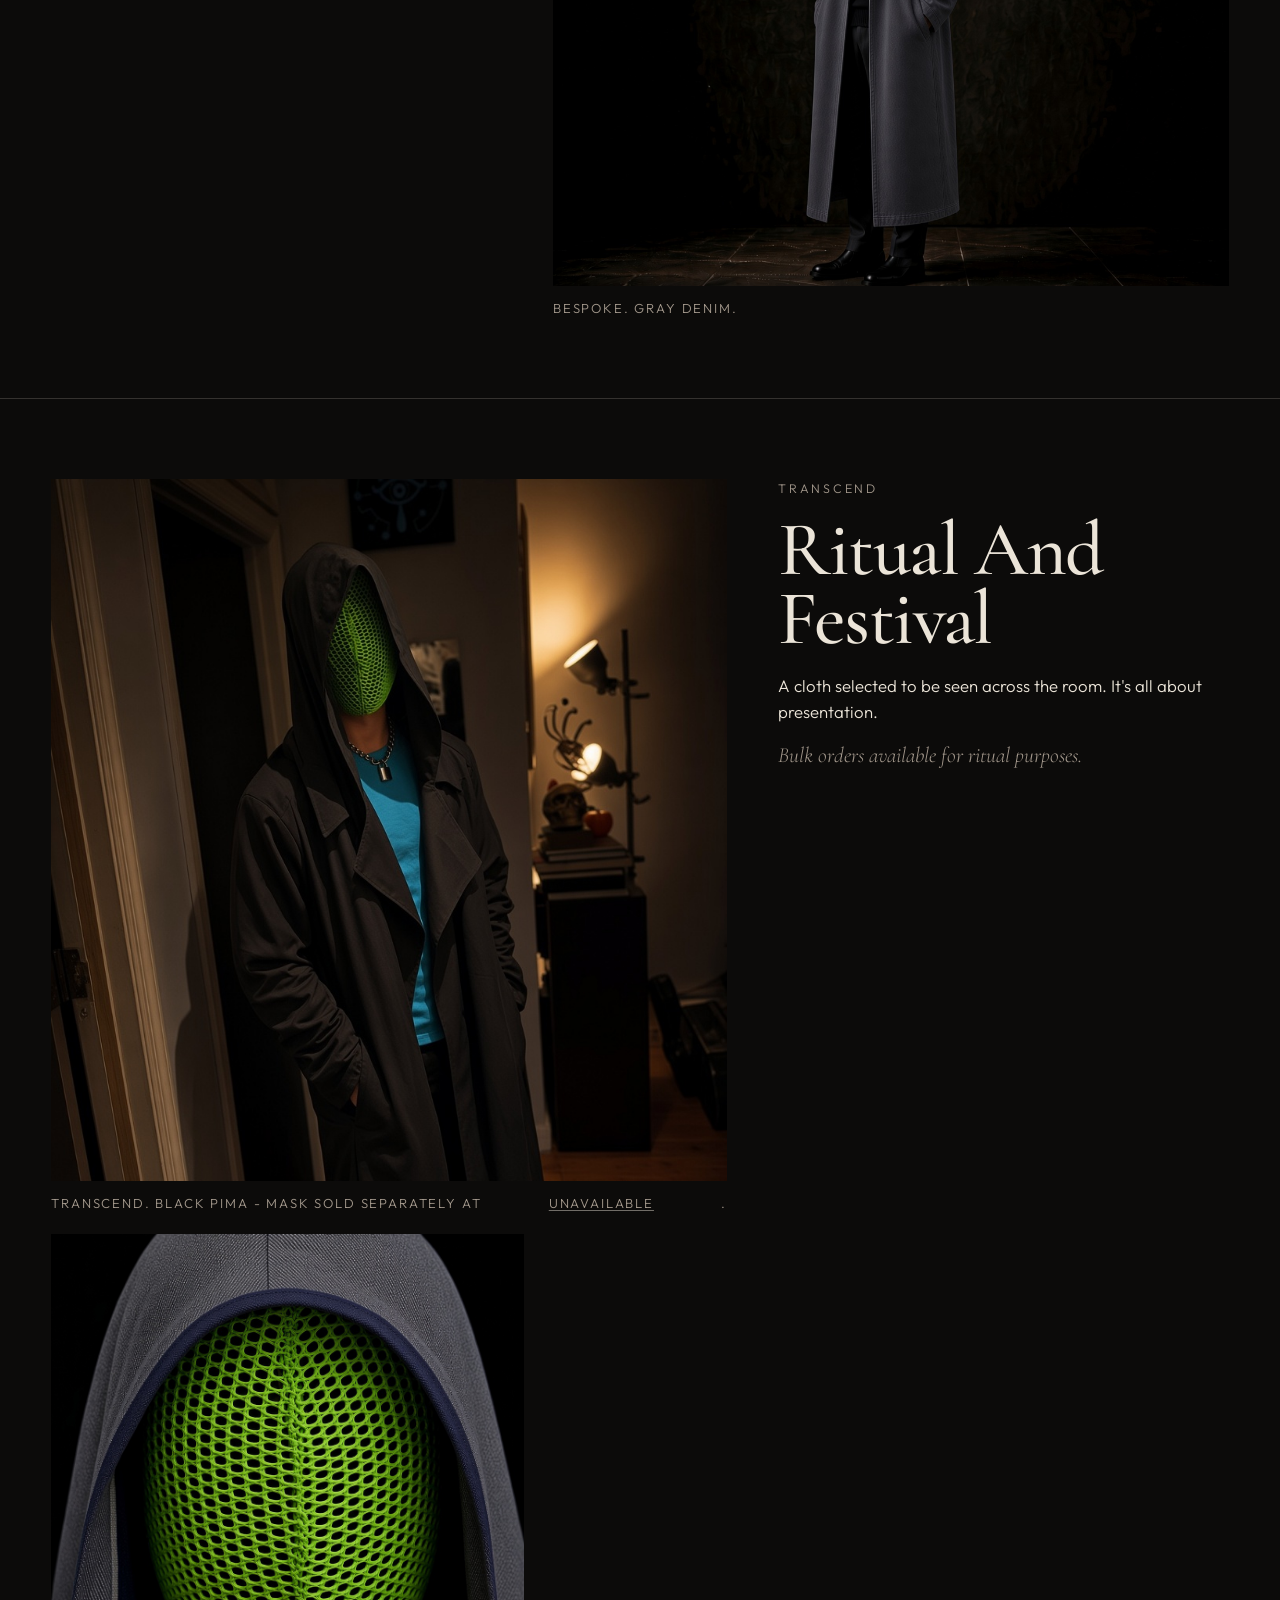
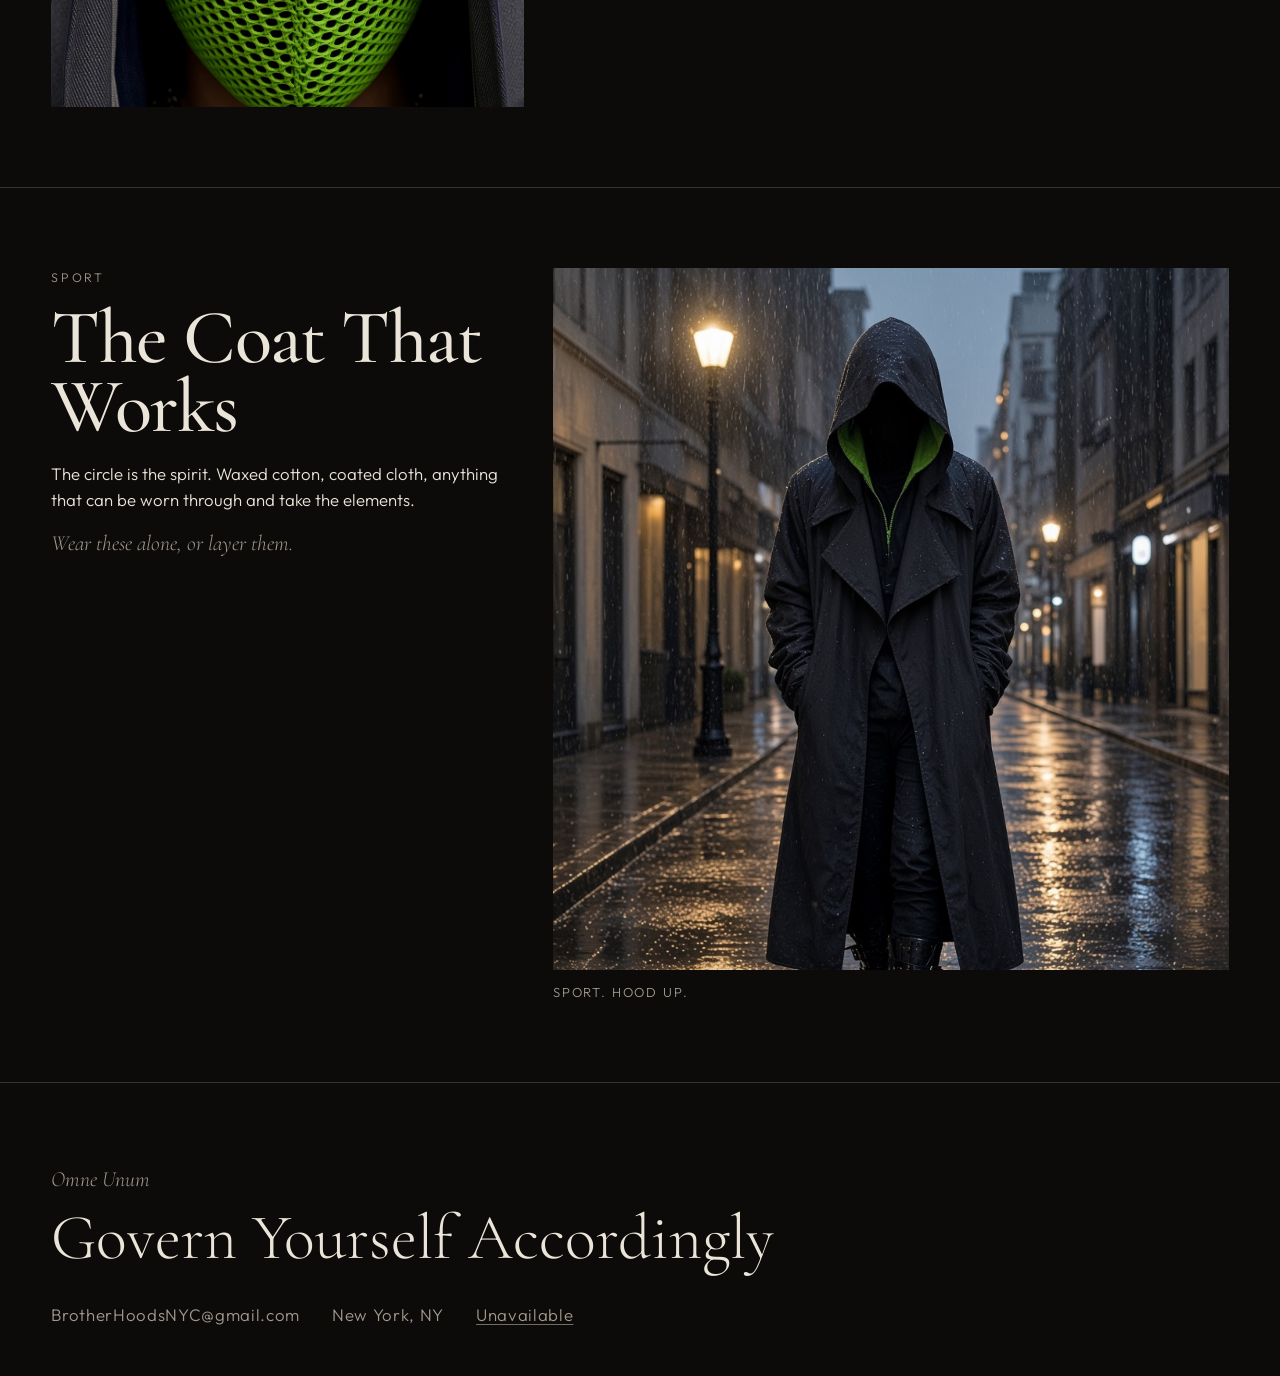
==== commit d5058103: "Add files via upload" ====
--- a/index.html
+++ b/index.html
@@ -15,14 +15,14 @@
   <meta property="og:type" content="website" />
   <meta property="og:url" content="https://brotherhoods.nyc/" />
   <meta property="og:site_name" content="BrotherHoods" />
-  <meta property="og:image" content="https://brotherhoods.nyc/og.jpg?v=4" />
+  <meta property="og:image" content="https://brotherhoods.nyc/og.jpg?v=5" />
   <meta property="og:image:width" content="1200" />
   <meta property="og:image:height" content="630" />
   <meta property="og:image:alt" content="BrotherHoods, with the geometric mark. Omne Unum." />
   <meta name="twitter:card" content="summary_large_image" />
   <meta name="twitter:title" content="BrotherHoods" />
   <meta name="twitter:description" content="One cut. Every cloth." />
-  <meta name="twitter:image" content="https://brotherhoods.nyc/og.jpg?v=4" />
+  <meta name="twitter:image" content="https://brotherhoods.nyc/og.jpg?v=5" />
   <script type="application/ld+json">
   {
     "@context": "https://schema.org",
@@ -30,7 +30,7 @@
     "name": "BrotherHoods",
     "url": "https://brotherhoods.nyc/",
     "logo": "https://brotherhoods.nyc/icon-512.png",
-    "image": "https://brotherhoods.nyc/og.jpg?v=4",
+    "image": "https://brotherhoods.nyc/og.jpg?v=5",
     "description": "One cut. Every cloth. Bespoke, Transcend, and Sport.",
     "email": "BrotherHoodsNYC@gmail.com",
     "address": {
